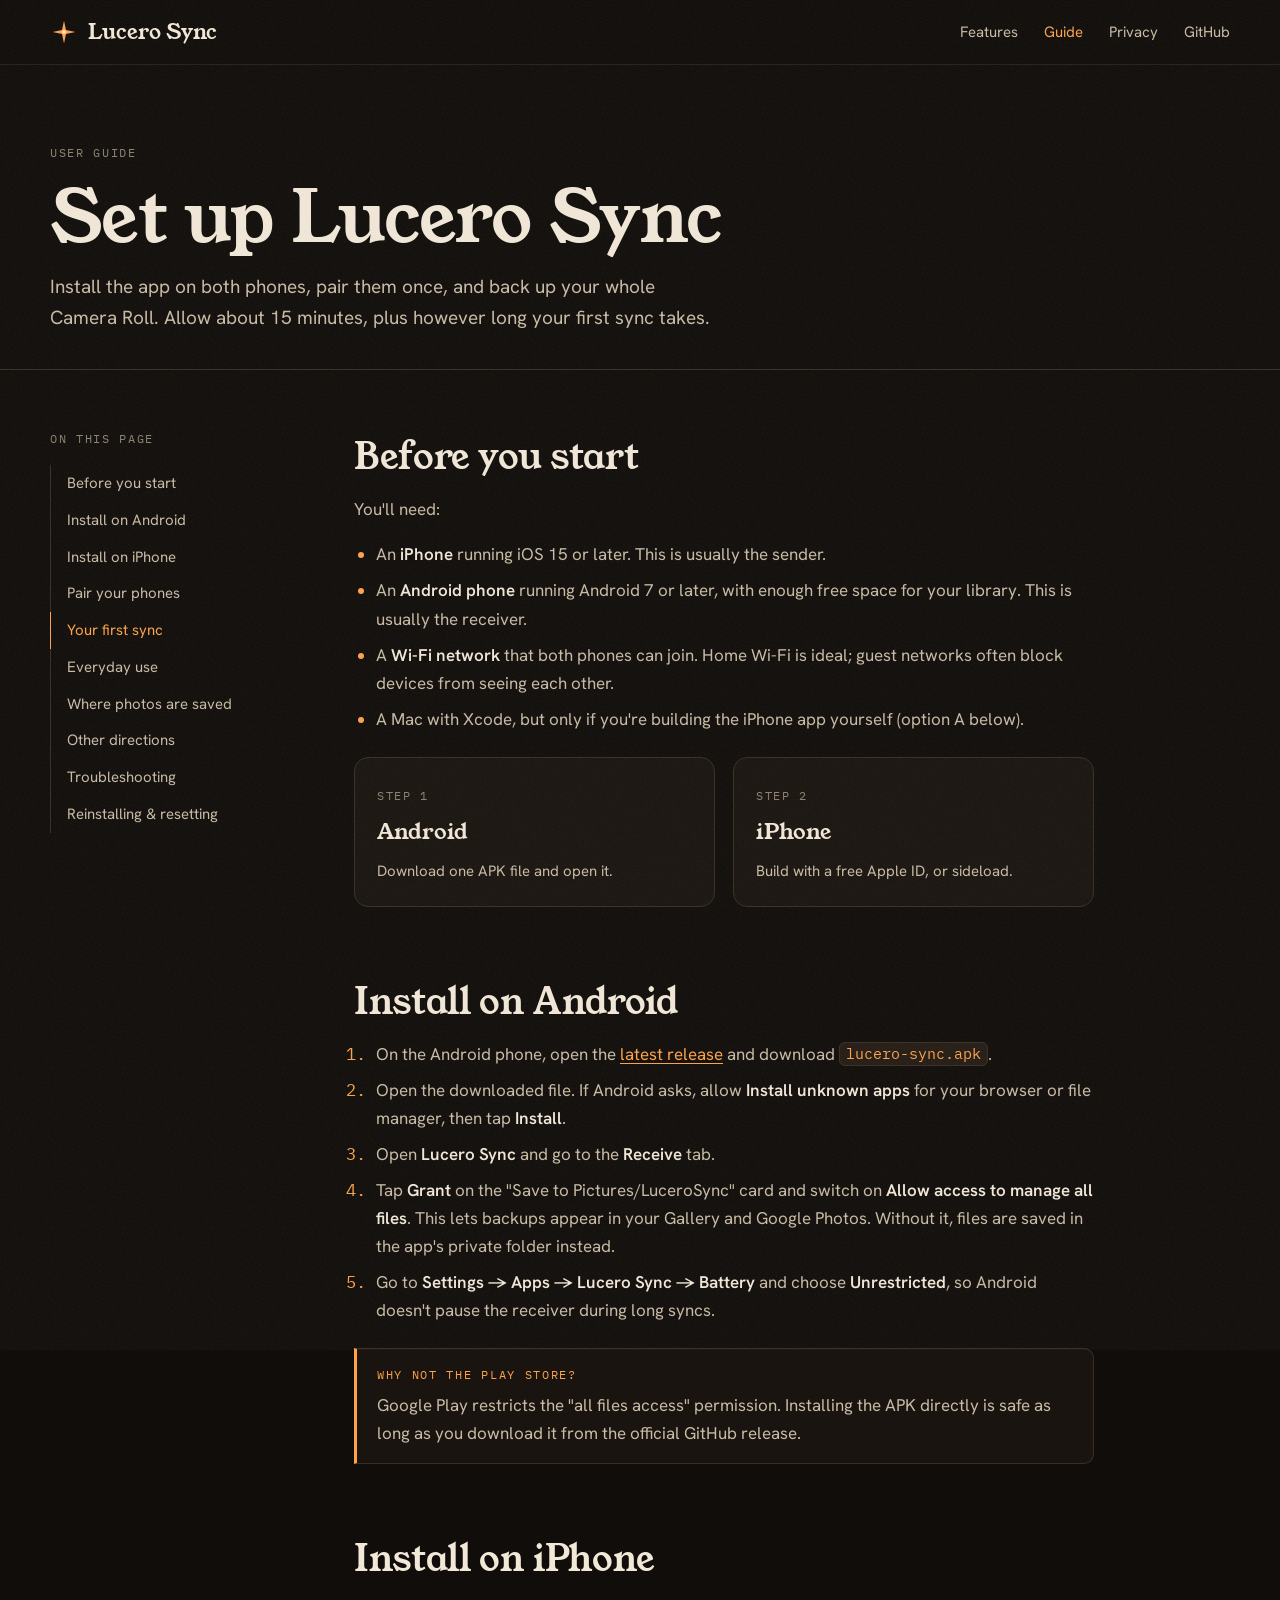
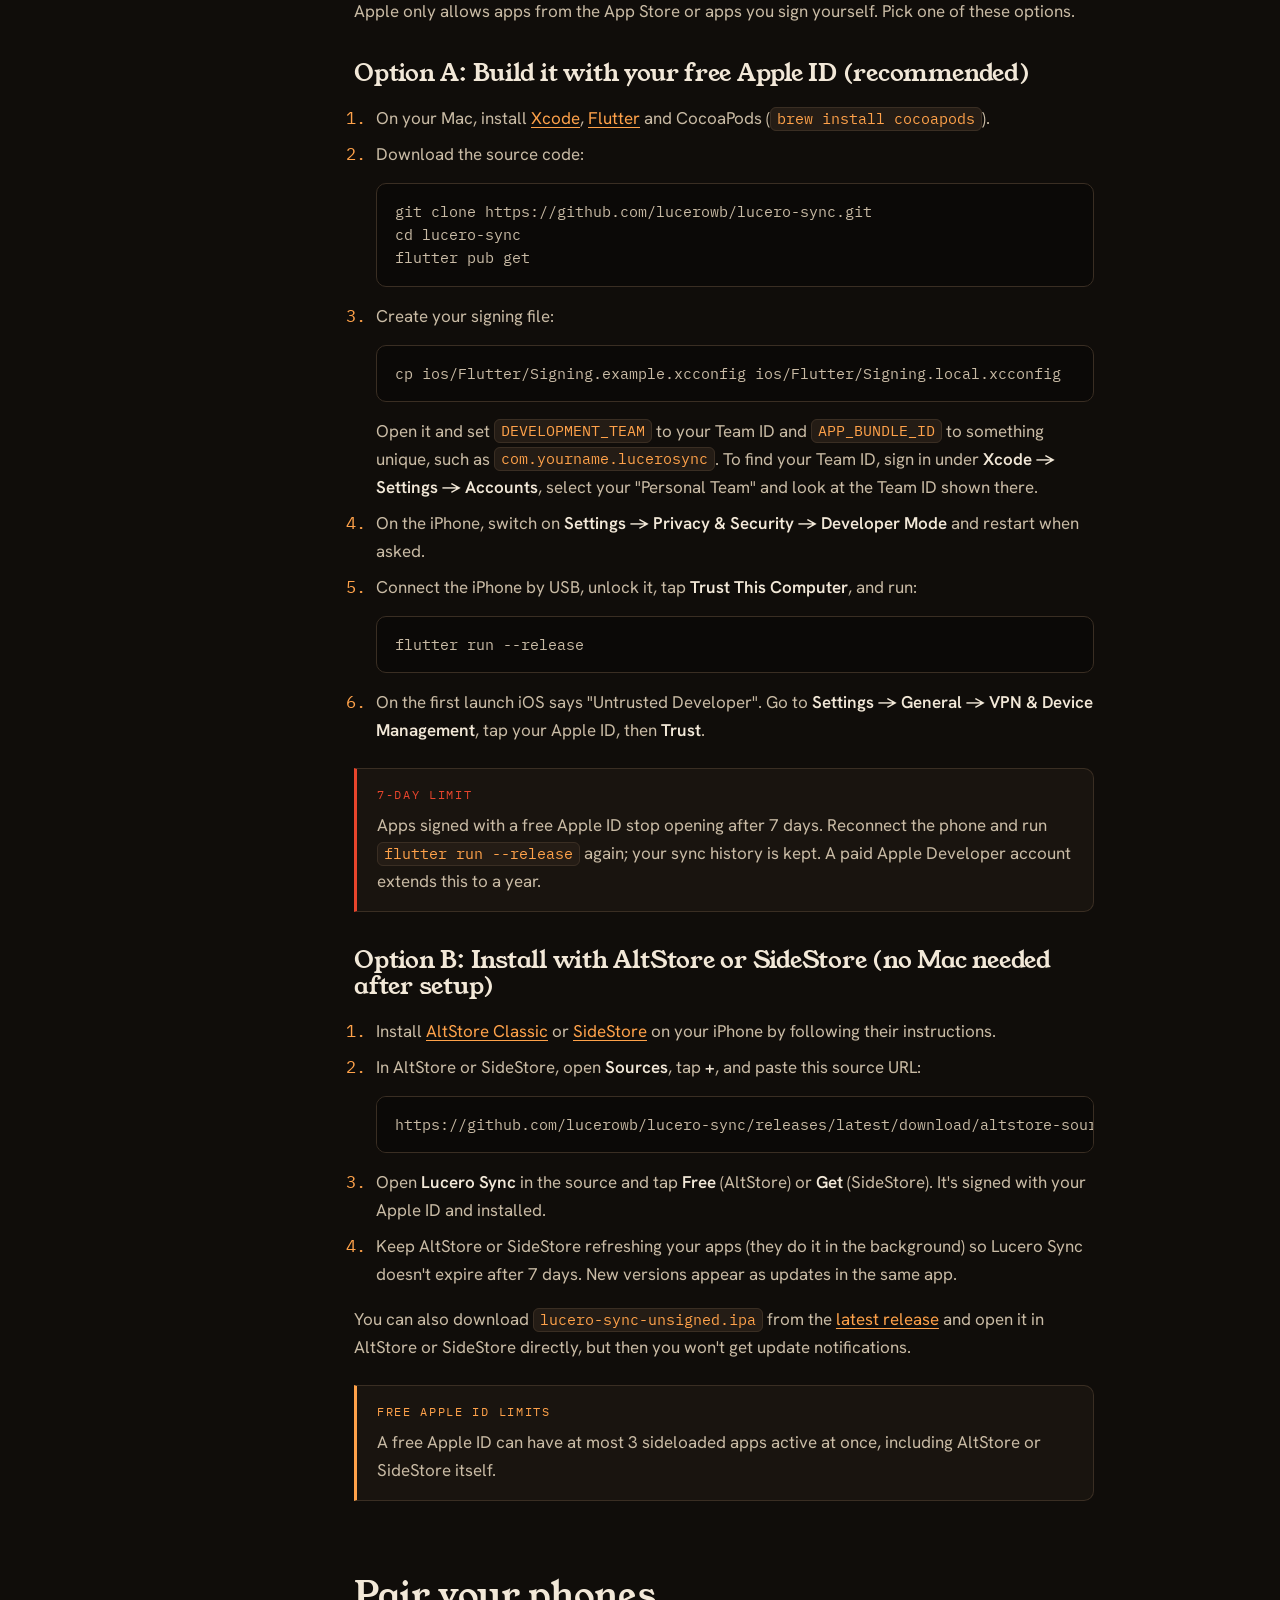
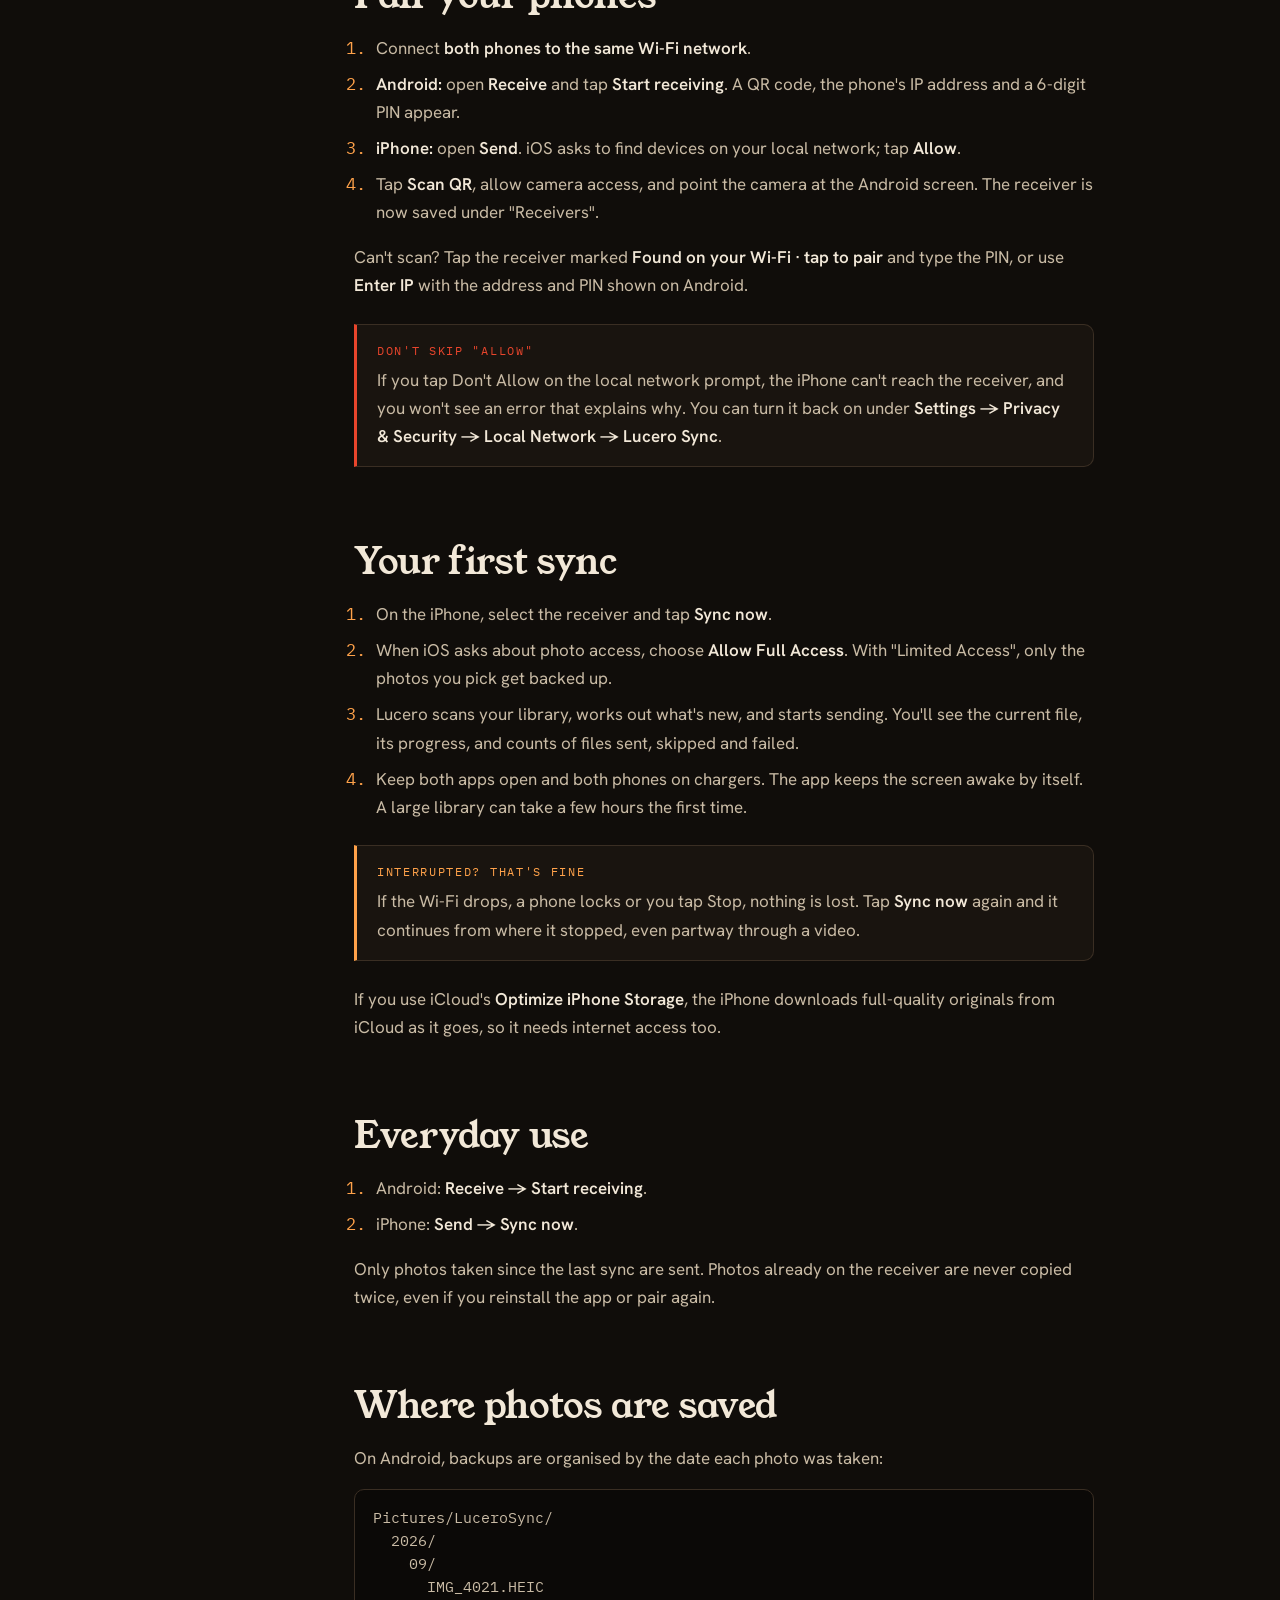
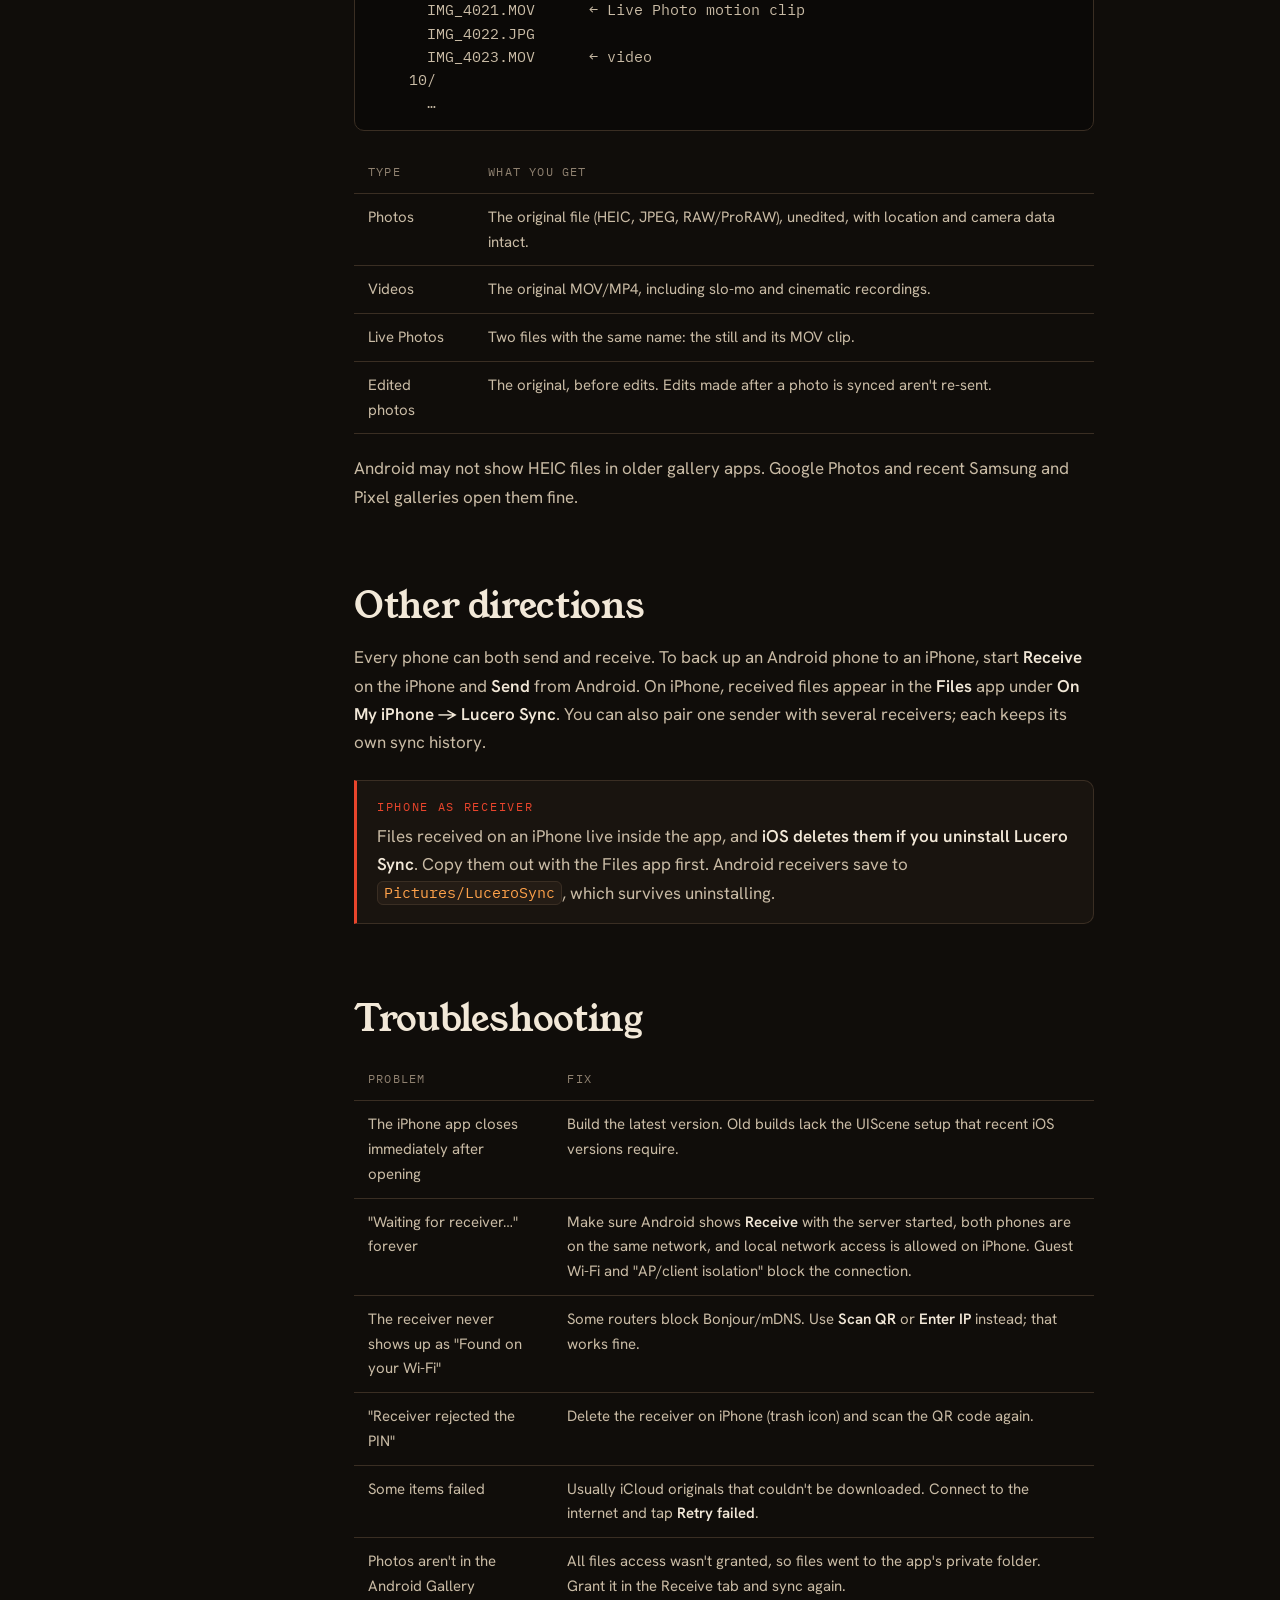
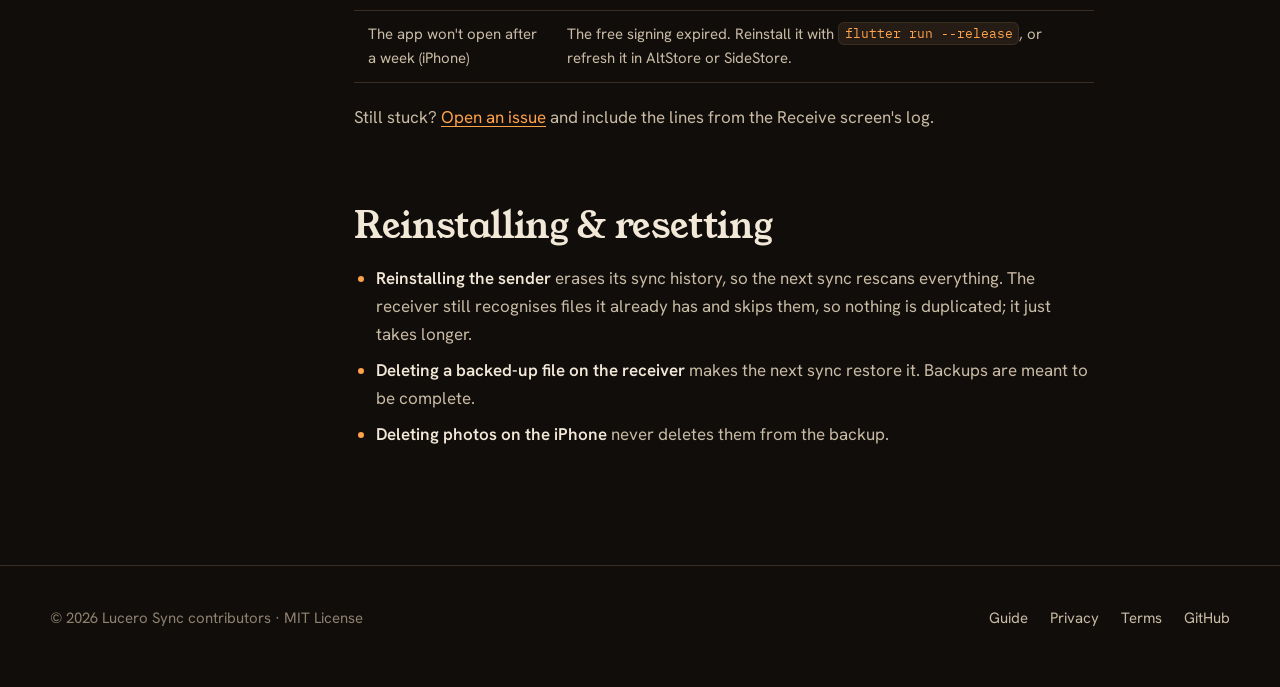
==== docs/guide.html @ ecb04581 "Release 0.1.1: AltStore/SideStore source, signed APK" ====
<!doctype html>
<html lang="en">
<head>
  <meta charset="utf-8">
  <meta name="viewport" content="width=device-width, initial-scale=1">
  <title>Setup guide — Lucero Sync</title>
  <meta name="description" content="Install Lucero Sync on Android and iPhone, pair the phones, and back up your photos over Wi-Fi. Includes troubleshooting.">
  <meta name="theme-color" content="#100d0a">
  <link rel="icon" href="assets/favicon.svg" type="image/svg+xml">
  <link rel="preconnect" href="https://fonts.googleapis.com">
  <link rel="preconnect" href="https://fonts.gstatic.com" crossorigin>
  <link href="https://fonts.googleapis.com/css2?family=Hanken+Grotesk:wght@400;500;600&family=IBM+Plex+Mono:wght@400;500&family=Young+Serif&display=swap" rel="stylesheet">
  <link rel="stylesheet" href="assets/site.css">
</head>
<body>
<a class="skip" href="#main">Skip to content</a>

<header class="nav">
  <div class="wrap">
    <a class="brand" href="./">
      <svg viewBox="0 0 64 64" aria-hidden="true"><path d="M32 6 L36.6 27.4 L58 32 L36.6 36.6 L32 58 L27.4 36.6 L6 32 L27.4 27.4 Z" fill="#ffa24a"/><circle cx="32" cy="32" r="4" fill="#fff4e4"/></svg>
      Lucero Sync
    </a>
    <button class="nav-toggle" aria-expanded="false" aria-controls="nav-links">Menu</button>
    <nav class="nav-links" id="nav-links">
      <a href="./#features">Features</a>
      <a href="guide.html" aria-current="page">Guide</a>
      <a href="privacy.html">Privacy</a>
      <a href="https://github.com/lucerowb/lucero-sync">GitHub</a>
    </nav>
  </div>
</header>

<main id="main">
  <div class="doc-hero">
    <div class="wrap">
      <span class="mono">User guide</span>
      <h1>Set up Lucero Sync</h1>
      <p>Install the app on both phones, pair them once, and back up your whole Camera Roll. Allow about 15 minutes, plus however long your first sync takes.</p>
    </div>
  </div>

  <div class="wrap doc">
    <aside class="toc" aria-label="On this page">
      <span class="mono">On this page</span>
      <ol>
        <li><a href="#before">Before you start</a></li>
        <li><a href="#android">Install on Android</a></li>
        <li><a href="#iphone">Install on iPhone</a></li>
        <li><a href="#pair">Pair your phones</a></li>
        <li><a href="#first-sync">Your first sync</a></li>
        <li><a href="#everyday">Everyday use</a></li>
        <li><a href="#files">Where photos are saved</a></li>
        <li><a href="#other-directions">Other directions</a></li>
        <li><a href="#troubleshooting">Troubleshooting</a></li>
        <li><a href="#reset">Reinstalling &amp; resetting</a></li>
      </ol>
    </aside>

    <article class="prose">
      <h2 id="before">Before you start</h2>
      <p>You'll need:</p>
      <ul>
        <li>An <strong>iPhone</strong> running iOS 15 or later. This is usually the sender.</li>
        <li>An <strong>Android phone</strong> running Android 7 or later, with enough free space for your library. This is usually the receiver.</li>
        <li>A <strong>Wi-Fi network</strong> that both phones can join. Home Wi-Fi is ideal; guest networks often block devices from seeing each other.</li>
        <li>A Mac with Xcode, but only if you're building the iPhone app yourself (option A below).</li>
      </ul>
      <div class="platform-cards">
        <a href="#android"><span class="mono">Step 1</span><strong>Android</strong><span>Download one APK file and open it.</span></a>
        <a href="#iphone"><span class="mono">Step 2</span><strong>iPhone</strong><span>Build with a free Apple ID, or sideload.</span></a>
      </div>

      <h2 id="android">Install on Android</h2>
      <ol>
        <li>On the Android phone, open the <a href="https://github.com/lucerowb/lucero-sync/releases/latest">latest release</a> and download <code>lucero-sync.apk</code>.</li>
        <li>Open the downloaded file. If Android asks, allow <strong>Install unknown apps</strong> for your browser or file manager, then tap <strong>Install</strong>.</li>
        <li>Open <strong>Lucero Sync</strong> and go to the <strong>Receive</strong> tab.</li>
        <li>Tap <strong>Grant</strong> on the "Save to Pictures/LuceroSync" card and switch on <strong>Allow access to manage all files</strong>. This lets backups appear in your Gallery and Google Photos. Without it, files are saved in the app's private folder instead.</li>
        <li>Go to <strong>Settings → Apps → Lucero Sync → Battery</strong> and choose <strong>Unrestricted</strong>, so Android doesn't pause the receiver during long syncs.</li>
      </ol>
      <div class="callout">
        <span class="mono">Why not the Play Store?</span>
        <p>Google Play restricts the "all files access" permission. Installing the APK directly is safe as long as you download it from the official GitHub release.</p>
      </div>

      <h2 id="iphone">Install on iPhone</h2>
      <p>Apple only allows apps from the App Store or apps you sign yourself. Pick one of these options.</p>

      <h3>Option A: Build it with your free Apple ID (recommended)</h3>
      <ol>
        <li>On your Mac, install <a href="https://apps.apple.com/app/xcode/id497799835">Xcode</a>, <a href="https://docs.flutter.dev/get-started/install/macos">Flutter</a> and CocoaPods (<code>brew install cocoapods</code>).</li>
        <li>Download the source code:
<pre>git clone https://github.com/lucerowb/lucero-sync.git
cd lucero-sync
flutter pub get</pre></li>
        <li>Create your signing file:
<pre>cp ios/Flutter/Signing.example.xcconfig ios/Flutter/Signing.local.xcconfig</pre>
          Open it and set <code>DEVELOPMENT_TEAM</code> to your Team ID and <code>APP_BUNDLE_ID</code> to something unique, such as <code>com.yourname.lucerosync</code>. To find your Team ID, sign in under <strong>Xcode → Settings → Accounts</strong>, select your "Personal Team" and look at the Team ID shown there.</li>
        <li>On the iPhone, switch on <strong>Settings → Privacy &amp; Security → Developer Mode</strong> and restart when asked.</li>
        <li>Connect the iPhone by USB, unlock it, tap <strong>Trust This Computer</strong>, and run:
<pre>flutter run --release</pre></li>
        <li>On the first launch iOS says "Untrusted Developer". Go to <strong>Settings → General → VPN &amp; Device Management</strong>, tap your Apple ID, then <strong>Trust</strong>.</li>
      </ol>
      <div class="callout warn">
        <span class="mono">7-day limit</span>
        <p>Apps signed with a free Apple ID stop opening after 7 days. Reconnect the phone and run <code>flutter run --release</code> again; your sync history is kept. A paid Apple Developer account extends this to a year.</p>
      </div>

      <h3>Option B: Install with AltStore or SideStore (no Mac needed after setup)</h3>
      <ol>
        <li>Install <a href="https://altstore.io">AltStore Classic</a> or <a href="https://sidestore.io">SideStore</a> on your iPhone by following their instructions.</li>
        <li>In AltStore or SideStore, open <strong>Sources</strong>, tap <strong>+</strong>, and paste this source URL:
<pre>https://github.com/lucerowb/lucero-sync/releases/latest/download/altstore-source.json</pre></li>
        <li>Open <strong>Lucero Sync</strong> in the source and tap <strong>Free</strong> (AltStore) or <strong>Get</strong> (SideStore). It's signed with your Apple ID and installed.</li>
        <li>Keep AltStore or SideStore refreshing your apps (they do it in the background) so Lucero Sync doesn't expire after 7 days. New versions appear as updates in the same app.</li>
      </ol>
      <p>You can also download <code>lucero-sync-unsigned.ipa</code> from the <a href="https://github.com/lucerowb/lucero-sync/releases/latest">latest release</a> and open it in AltStore or SideStore directly, but then you won't get update notifications.</p>
      <div class="callout">
        <span class="mono">Free Apple ID limits</span>
        <p>A free Apple ID can have at most 3 sideloaded apps active at once, including AltStore or SideStore itself.</p>
      </div>

      <h2 id="pair">Pair your phones</h2>
      <ol>
        <li>Connect <strong>both phones to the same Wi-Fi network</strong>.</li>
        <li><strong>Android:</strong> open <strong>Receive</strong> and tap <strong>Start receiving</strong>. A QR code, the phone's IP address and a 6-digit PIN appear.</li>
        <li><strong>iPhone:</strong> open <strong>Send</strong>. iOS asks to find devices on your local network; tap <strong>Allow</strong>.</li>
        <li>Tap <strong>Scan QR</strong>, allow camera access, and point the camera at the Android screen. The receiver is now saved under "Receivers".</li>
      </ol>
      <p>Can't scan? Tap the receiver marked <strong>Found on your Wi-Fi · tap to pair</strong> and type the PIN, or use <strong>Enter IP</strong> with the address and PIN shown on Android.</p>
      <div class="callout warn">
        <span class="mono">Don't skip "Allow"</span>
        <p>If you tap Don't Allow on the local network prompt, the iPhone can't reach the receiver, and you won't see an error that explains why. You can turn it back on under <strong>Settings → Privacy &amp; Security → Local Network → Lucero Sync</strong>.</p>
      </div>

      <h2 id="first-sync">Your first sync</h2>
      <ol>
        <li>On the iPhone, select the receiver and tap <strong>Sync now</strong>.</li>
        <li>When iOS asks about photo access, choose <strong>Allow Full Access</strong>. With "Limited Access", only the photos you pick get backed up.</li>
        <li>Lucero scans your library, works out what's new, and starts sending. You'll see the current file, its progress, and counts of files sent, skipped and failed.</li>
        <li>Keep both apps open and both phones on chargers. The app keeps the screen awake by itself. A large library can take a few hours the first time.</li>
      </ol>
      <div class="callout">
        <span class="mono">Interrupted? That's fine</span>
        <p>If the Wi-Fi drops, a phone locks or you tap Stop, nothing is lost. Tap <strong>Sync now</strong> again and it continues from where it stopped, even partway through a video.</p>
      </div>
      <p>If you use iCloud's <strong>Optimize iPhone Storage</strong>, the iPhone downloads full-quality originals from iCloud as it goes, so it needs internet access too.</p>

      <h2 id="everyday">Everyday use</h2>
      <ol>
        <li>Android: <strong>Receive → Start receiving</strong>.</li>
        <li>iPhone: <strong>Send → Sync now</strong>.</li>
      </ol>
      <p>Only photos taken since the last sync are sent. Photos already on the receiver are never copied twice, even if you reinstall the app or pair again.</p>

      <h2 id="files">Where photos are saved</h2>
      <p>On Android, backups are organised by the date each photo was taken:</p>
<pre>Pictures/LuceroSync/
  2026/
    09/
      IMG_4021.HEIC
      IMG_4021.MOV      ← Live Photo motion clip
      IMG_4022.JPG
      IMG_4023.MOV      ← video
    10/
      …</pre>
      <table>
        <thead><tr><th>Type</th><th>What you get</th></tr></thead>
        <tbody>
          <tr><td>Photos</td><td>The original file (HEIC, JPEG, RAW/ProRAW), unedited, with location and camera data intact.</td></tr>
          <tr><td>Videos</td><td>The original MOV/MP4, including slo-mo and cinematic recordings.</td></tr>
          <tr><td>Live Photos</td><td>Two files with the same name: the still and its MOV clip.</td></tr>
          <tr><td>Edited photos</td><td>The original, before edits. Edits made after a photo is synced aren't re-sent.</td></tr>
        </tbody>
      </table>
      <p>Android may not show HEIC files in older gallery apps. Google Photos and recent Samsung and Pixel galleries open them fine.</p>

      <h2 id="other-directions">Other directions</h2>
      <p>Every phone can both send and receive. To back up an Android phone to an iPhone, start <strong>Receive</strong> on the iPhone and <strong>Send</strong> from Android. On iPhone, received files appear in the <strong>Files</strong> app under <strong>On My iPhone → Lucero Sync</strong>. You can also pair one sender with several receivers; each keeps its own sync history.</p>
      <div class="callout warn">
        <span class="mono">iPhone as receiver</span>
        <p>Files received on an iPhone live inside the app, and <strong>iOS deletes them if you uninstall Lucero Sync</strong>. Copy them out with the Files app first. Android receivers save to <code>Pictures/LuceroSync</code>, which survives uninstalling.</p>
      </div>

      <h2 id="troubleshooting">Troubleshooting</h2>
      <table>
        <thead><tr><th>Problem</th><th>Fix</th></tr></thead>
        <tbody>
          <tr><td>The iPhone app closes immediately after opening</td><td>Build the latest version. Old builds lack the UIScene setup that recent iOS versions require.</td></tr>
          <tr><td>"Waiting for receiver…" forever</td><td>Make sure Android shows <strong>Receive</strong> with the server started, both phones are on the same network, and local network access is allowed on iPhone. Guest Wi-Fi and "AP/client isolation" block the connection.</td></tr>
          <tr><td>The receiver never shows up as "Found on your Wi-Fi"</td><td>Some routers block Bonjour/mDNS. Use <strong>Scan QR</strong> or <strong>Enter IP</strong> instead; that works fine.</td></tr>
          <tr><td>"Receiver rejected the PIN"</td><td>Delete the receiver on iPhone (trash icon) and scan the QR code again.</td></tr>
          <tr><td>Some items failed</td><td>Usually iCloud originals that couldn't be downloaded. Connect to the internet and tap <strong>Retry failed</strong>.</td></tr>
          <tr><td>Photos aren't in the Android Gallery</td><td>All files access wasn't granted, so files went to the app's private folder. Grant it in the Receive tab and sync again.</td></tr>
          <tr><td>The app won't open after a week (iPhone)</td><td>The free signing expired. Reinstall it with <code>flutter run --release</code>, or refresh it in AltStore or SideStore.</td></tr>
        </tbody>
      </table>
      <p>Still stuck? <a href="https://github.com/lucerowb/lucero-sync/issues/new/choose">Open an issue</a> and include the lines from the Receive screen's log.</p>

      <h2 id="reset">Reinstalling &amp; resetting</h2>
      <ul>
        <li><strong>Reinstalling the sender</strong> erases its sync history, so the next sync rescans everything. The receiver still recognises files it already has and skips them, so nothing is duplicated; it just takes longer.</li>
        <li><strong>Deleting a backed-up file on the receiver</strong> makes the next sync restore it. Backups are meant to be complete.</li>
        <li><strong>Deleting photos on the iPhone</strong> never deletes them from the backup.</li>
      </ul>
    </article>
  </div>
</main>

<footer>
  <div class="wrap">
    <span>© <span id="year">2026</span> Lucero Sync contributors · MIT License</span>
    <nav>
      <a href="guide.html">Guide</a>
      <a href="privacy.html">Privacy</a>
      <a href="terms.html">Terms</a>
      <a href="https://github.com/lucerowb/lucero-sync">GitHub</a>
    </nav>
  </div>
</footer>

<script src="assets/site.js"></script>
</body>
</html>
---- docs/assets/site.css ----
/* Lucero Sync — darkroom / safelight theme */

:root {
  --ink: #100d0a;
  --ink-2: #19140f;
  --ink-3: #241c15;
  --line: #3a2e23;
  --paper: #f2e8d8;
  --paper-dim: #c9bba5;
  --muted: #8f8170;
  --amber: #ffa24a;
  --amber-hot: #ff7a2f;
  --safelight: #e8452c;
  --glow: rgba(255, 140, 50, 0.35);

  --f-display: "Young Serif", Georgia, serif;
  --f-body: "Hanken Grotesk", "Helvetica Neue", sans-serif;
  --f-mono: "IBM Plex Mono", ui-monospace, monospace;

  --wrap: 1180px;
  --radius: 14px;
}

*, *::before, *::after { box-sizing: border-box; }

html { scroll-behavior: smooth; -webkit-text-size-adjust: 100%; }

body {
  margin: 0;
  background: var(--ink);
  color: var(--paper);
  font: 400 17px/1.65 var(--f-body);
  overflow-x: hidden;
}

/* film grain over everything */
body::after {
  content: "";
  position: fixed;
  inset: -50%;
  pointer-events: none;
  z-index: 100;
  opacity: 0.07;
  background-image: url("data:image/svg+xml,%3Csvg xmlns='http://www.w3.org/2000/svg' width='160' height='160'%3E%3Cfilter id='n'%3E%3CfeTurbulence type='fractalNoise' baseFrequency='.85' numOctaves='3' stitchTiles='stitch'/%3E%3C/filter%3E%3Crect width='100%25' height='100%25' filter='url(%23n)'/%3E%3C/svg%3E");
  animation: grain 1.2s steps(6) infinite;
}
@keyframes grain {
  0% { transform: translate(0, 0); }
  20% { transform: translate(-3%, 2%); }
  40% { transform: translate(2%, -4%); }
  60% { transform: translate(-4%, -1%); }
  80% { transform: translate(3%, 3%); }
  100% { transform: translate(0, 0); }
}

a { color: var(--amber); text-decoration-thickness: 1px; text-underline-offset: 3px; }
a:hover { color: var(--paper); }
::selection { background: var(--amber); color: var(--ink); }

h1, h2, h3 { font-family: var(--f-display); font-weight: 400; line-height: 1.08; letter-spacing: -0.01em; margin: 0; }
code, kbd, pre { font-family: var(--f-mono); font-size: 0.88em; }
:not(pre) > code { background: var(--ink-3); border: 1px solid var(--line); padding: 0.1em 0.4em; border-radius: 6px; color: var(--amber); }
pre { background: #0b0907; border: 1px solid var(--line); border-radius: 10px; padding: 16px 18px; overflow-x: auto; color: var(--paper-dim); line-height: 1.55; }

.wrap { width: min(var(--wrap), 100% - 32px); margin-inline: auto; }
.mono { font-family: var(--f-mono); font-size: 12px; letter-spacing: 0.14em; text-transform: uppercase; color: var(--muted); }
.skip { position: absolute; left: -999px; }
.skip:focus { left: 16px; top: 16px; z-index: 200; background: var(--amber); color: var(--ink); padding: 8px 12px; }

/* ---------- nav ---------- */
.nav {
  position: sticky; top: 0; z-index: 50;
  backdrop-filter: blur(14px) saturate(140%);
  background: color-mix(in srgb, var(--ink) 78%, transparent);
  border-bottom: 1px solid color-mix(in srgb, var(--line) 60%, transparent);
}
.nav .wrap { display: flex; align-items: center; gap: 24px; height: 64px; }
.brand { display: flex; align-items: center; gap: 10px; color: var(--paper); text-decoration: none; font-family: var(--f-display); font-size: 21px; }
.brand svg { width: 28px; height: 28px; }
.nav-links { display: flex; gap: 26px; margin-left: auto; align-items: center; }
.nav-links a { color: var(--paper-dim); text-decoration: none; font-size: 15px; }
.nav-links a:hover, .nav-links a[aria-current="page"] { color: var(--amber); }
.nav-toggle { display: none; margin-left: auto; background: none; border: 1px solid var(--line); color: var(--paper); border-radius: 8px; padding: 6px 10px; font: inherit; }

@media (max-width: 760px) {
  .nav-toggle { display: block; }
  .nav-links { display: none; position: absolute; top: 64px; left: 0; right: 0; flex-direction: column; align-items: flex-start; gap: 0; padding: 8px 16px 16px; background: var(--ink-2); border-bottom: 1px solid var(--line); }
  .nav-links a { padding: 10px 0; width: 100%; }
  .nav.open .nav-links { display: flex; }
}

/* ---------- buttons ---------- */
.btn {
  display: inline-flex; align-items: center; gap: 10px;
  padding: 14px 22px; border-radius: 999px;
  font: 600 15px/1 var(--f-body); text-decoration: none;
  transition: transform .2s ease, box-shadow .2s ease, background .2s ease;
}
.btn-primary { background: var(--amber); color: var(--ink); box-shadow: 0 0 0 0 var(--glow), 0 10px 30px -10px var(--amber-hot); }
.btn-primary:hover { color: var(--ink); transform: translateY(-2px); box-shadow: 0 0 0 8px var(--glow), 0 14px 34px -10px var(--amber-hot); }
.btn-ghost { border: 1px solid var(--line); color: var(--paper); }
.btn-ghost:hover { border-color: var(--amber); color: var(--amber); }
.btn svg { width: 18px; height: 18px; }

/* ---------- hero ---------- */
.hero { position: relative; padding: 72px 0 40px; isolation: isolate; overflow-x: clip; }
.hero::before {
  content: ""; position: absolute; z-index: -1;
  width: 900px; height: 900px; left: 50%; top: -420px; transform: translateX(-50%);
  background: radial-gradient(circle, rgba(255, 122, 47, .28), rgba(232, 69, 44, .08) 40%, transparent 68%);
  filter: blur(10px);
  animation: breathe 7s ease-in-out infinite;
}
@keyframes breathe { 50% { opacity: .65; transform: translateX(-50%) scale(1.06); } }

.hero-grid { display: grid; grid-template-columns: 1.05fr 1fr; gap: 48px; align-items: center; }
.eyebrow { display: inline-flex; align-items: center; gap: 10px; margin-bottom: 26px; }
.eyebrow .dot { width: 8px; height: 8px; border-radius: 50%; background: var(--safelight); box-shadow: 0 0 12px var(--safelight); animation: blink 2.4s infinite; }
@keyframes blink { 50% { opacity: .35; } }

.hero h1 { font-size: clamp(46px, 7vw, 92px); }
.hero h1 em { font-style: normal; color: var(--amber); position: relative; white-space: nowrap; }
.hero h1 em::after {
  content: ""; position: absolute; left: 0; right: 0; bottom: .06em; height: .08em;
  background: linear-gradient(90deg, var(--amber), var(--safelight));
  transform-origin: left; transform: scaleX(0); animation: underline 1s .9s cubic-bezier(.7,0,.2,1) forwards;
}
@keyframes underline { to { transform: scaleX(1); } }
.hero .lede { font-size: 20px; color: var(--paper-dim); max-width: 34ch; margin: 26px 0 34px; }
.hero .ctas { display: flex; flex-wrap: wrap; gap: 14px; }
.hero .meta { margin-top: 26px; display: flex; flex-wrap: wrap; gap: 18px; }

/* staged entrance */
.rise { opacity: 0; transform: translateY(18px); animation: rise .9s cubic-bezier(.2,.7,.2,1) forwards; }
.rise:nth-child(2) { animation-delay: .12s; }
.rise:nth-child(3) { animation-delay: .24s; }
.rise:nth-child(4) { animation-delay: .36s; }
.rise:nth-child(5) { animation-delay: .48s; }
@keyframes rise { to { opacity: 1; transform: none; } }

/* ---------- phones & transfer stage ---------- */
.stage { position: relative; width: 560px; height: 520px; justify-self: center; }
.phone {
  position: absolute; width: 196px; height: 404px; border-radius: 38px;
  background: linear-gradient(160deg, #2b231c, #120e0b);
  border: 1px solid #4a3b2e;
  box-shadow: 0 40px 80px -30px #000, inset 0 0 0 6px #0b0907;
  padding: 14px;
}
.phone .screen { position: relative; height: 100%; border-radius: 26px; overflow: hidden; background: #15110d; }
.phone.ios { left: 0; top: 30px; transform: rotate(-6deg); }
.phone.android { right: 0; top: 90px; transform: rotate(5deg); border-radius: 26px; }
.phone.android .screen { border-radius: 16px; }
.phone .notch { position: absolute; z-index: 2; top: 8px; left: 50%; transform: translateX(-50%); width: 64px; height: 18px; border-radius: 12px; background: #000; }
.phone.android .notch { width: 10px; height: 10px; border-radius: 50%; }
.phone .label { position: absolute; bottom: -34px; left: 0; right: 0; text-align: center; }

.gallery { display: grid; grid-template-columns: repeat(3, 1fr); gap: 3px; padding: 34px 6px 6px; }
.gallery i { aspect-ratio: 1; border-radius: 3px; display: block; }
.android .gallery i { opacity: 0; animation: land 9s infinite; }
.android .gallery i:nth-child(1) { animation-delay: 1.2s; }
.android .gallery i:nth-child(2) { animation-delay: 2.4s; }
.android .gallery i:nth-child(3) { animation-delay: 3.6s; }
.android .gallery i:nth-child(4) { animation-delay: 4.8s; }
.android .gallery i:nth-child(5) { animation-delay: 6s; }
.android .gallery i:nth-child(6) { animation-delay: 7.2s; }
@keyframes land { 0%, 8% { opacity: 0; transform: scale(.6); } 14%, 92% { opacity: 1; transform: none; } 100% { opacity: 0; } }

/* photo "emulsions" — gradients standing in for pictures */
.p1 { background: linear-gradient(180deg, #ffb36b, #e8452c 60%, #3a1410); }
.p2 { background: linear-gradient(200deg, #6fb3c9, #1d4a5c 55%, #0d2129); }
.p3 { background: radial-gradient(circle at 30% 70%, #9ac27a, #3c5c2c 50%, #172412); }
.p4 { background: linear-gradient(160deg, #f6d8a8, #c98b5a 45%, #4f2e1d); }
.p5 { background: radial-gradient(circle at 70% 30%, #ffe08a, #f08a3c 40%, #5b1f1a 80%); }
.p6 { background: linear-gradient(190deg, #c7b8e8, #6a5a8e 55%, #231c35); }
.p7 { background: linear-gradient(170deg, #e9e2d0, #9b8f78 60%, #3a342a); }
.p8 { background: radial-gradient(circle at 50% 40%, #ffc9a0, #b25a3a 55%, #2d1410); }
.p9 { background: linear-gradient(200deg, #9fd4c0, #3f7d6a 50%, #12261f); }

/* travelling frames */
.arc { position: absolute; inset: 0; pointer-events: none; }
.arc svg { width: 100%; height: 100%; overflow: visible; }
.arc path { fill: none; stroke: var(--amber); stroke-width: 1.5; stroke-dasharray: 3 9; opacity: .55; animation: dash 1.2s linear infinite; }
@keyframes dash { to { stroke-dashoffset: -24; } }
.frame {
  position: absolute; left: 0; top: 0; width: 46px; height: 46px; border-radius: 4px;
  border: 3px solid var(--paper); box-shadow: 0 8px 20px -6px rgba(0,0,0,.8), 0 0 18px var(--glow);
  offset-path: path("M 100 210 C 170 -30, 390 -30, 450 270");
  offset-rotate: 0deg;
  animation: fly 9s cubic-bezier(.55,.1,.35,1) infinite;
  opacity: 0;
}
.frame:nth-child(2) { animation-delay: 0s; }
.frame:nth-child(3) { animation-delay: 1.2s; }
.frame:nth-child(4) { animation-delay: 2.4s; }
.frame:nth-child(5) { animation-delay: 3.6s; }
.frame:nth-child(6) { animation-delay: 4.8s; }
.frame:nth-child(7) { animation-delay: 6s; }
@keyframes fly {
  0% { offset-distance: 0%; opacity: 0; transform: scale(.6) rotate(-10deg); }
  2% { opacity: 1; }
  13% { offset-distance: 100%; opacity: 1; transform: scale(1) rotate(8deg); }
  15%, 100% { offset-distance: 100%; opacity: 0; }
}
.wifi-badge {
  position: absolute; left: 50%; top: 4px; transform: translateX(-50%);
  display: flex; align-items: center; gap: 8px; padding: 7px 14px; border-radius: 999px;
  background: var(--ink-2); border: 1px solid var(--line);
}
.wifi-badge b { color: var(--amber); font-weight: 500; }

.no-cloud {
  position: absolute; left: 50%; top: 300px; transform: translateX(-50%); width: 130px;
  display: flex; flex-direction: column; align-items: center; gap: 8px; text-align: center; color: var(--muted);
}
.no-cloud svg { width: 26px; height: 26px; }

@media (max-width: 960px) {
  .hero-grid { grid-template-columns: 1fr; }
  .stage { margin-top: 20px; }
}
@media (max-width: 600px) {
  /* keep the fixed-size stage (so the flight path lines up) and scale it */
  .stage { left: 50%; margin-left: -280px; transform: scale(.6); transform-origin: top center; margin-bottom: -200px; }
}

/* ---------- film strip divider ---------- */
.strip {
  margin: 60px 0 0; height: 46px; border-block: 1px solid var(--line);
  background:
    radial-gradient(circle at 50% 50%, var(--ink) 5px, transparent 5.5px) 0 0 / 28px 46px,
    var(--ink-2);
  position: relative; overflow: hidden;
}
.strip .ticker {
  position: absolute; inset: 0; display: flex; align-items: center; gap: 48px; white-space: nowrap;
  animation: ticker 40s linear infinite; padding-left: 24px;
}
.strip .ticker span { font-family: var(--f-mono); font-size: 12px; letter-spacing: .2em; color: var(--amber); background: var(--ink-2); padding: 2px 10px; }
@keyframes ticker { to { transform: translateX(-50%); } }

/* ---------- sections ---------- */
section { padding: 110px 0; }
.section-head { display: grid; grid-template-columns: 220px 1fr; gap: 40px; margin-bottom: 56px; align-items: end; }
.section-head h2 { font-size: clamp(36px, 5vw, 60px); max-width: 16ch; }
.section-head .mono { padding-bottom: 12px; border-bottom: 1px solid var(--line); }
@media (max-width: 760px) { .section-head { grid-template-columns: 1fr; gap: 16px; } section { padding: 76px 0; } }

/* contact sheet of features */
.sheet {
  display: grid; grid-template-columns: repeat(3, 1fr);
  border: 1px solid var(--line); border-radius: var(--radius); overflow: hidden;
  background: var(--line); gap: 1px;
}
.cell { background: var(--ink-2); padding: 34px 30px 36px; position: relative; transition: background .3s; }
.cell:hover { background: var(--ink-3); }
.cell .num { position: absolute; top: 18px; right: 22px; font-family: var(--f-mono); font-size: 11px; color: var(--safelight); letter-spacing: .1em; }
.cell h3 { font-size: 25px; margin: 20px 0 10px; }
.cell p { margin: 0; color: var(--paper-dim); font-size: 16px; }
.cell .ico { width: 42px; height: 42px; border-radius: 10px; display: grid; place-items: center; background: rgba(255, 162, 74, .1); border: 1px solid rgba(255, 162, 74, .25); color: var(--amber); }
.cell .ico svg { width: 22px; height: 22px; }
@media (max-width: 960px) { .sheet { grid-template-columns: 1fr 1fr; } }
@media (max-width: 600px) { .sheet { grid-template-columns: 1fr; } }

/* comparison: cloud vs direct */
.compare { display: grid; grid-template-columns: 1fr 1fr; gap: 24px; }
.route { border: 1px solid var(--line); border-radius: var(--radius); padding: 30px; background: var(--ink-2); }
.route.good { border-color: rgba(255, 162, 74, .45); background: linear-gradient(160deg, rgba(255, 162, 74, .09), var(--ink-2) 55%); }
.route h3 { font-size: 26px; margin: 10px 0 18px; }
.hops { display: flex; align-items: center; gap: 8px; flex-wrap: wrap; margin-bottom: 20px; }
.hop { font-family: var(--f-mono); font-size: 12px; padding: 6px 10px; border: 1px solid var(--line); border-radius: 6px; color: var(--paper-dim); }
.route.good .hop { border-color: rgba(255, 162, 74, .45); color: var(--amber); }
.hops .arrow { color: var(--muted); }
.route ul { margin: 0; padding: 0; list-style: none; }
.route li { padding: 9px 0 9px 28px; border-top: 1px dashed var(--line); position: relative; color: var(--paper-dim); font-size: 16px; }
.route li::before { position: absolute; left: 0; font-family: var(--f-mono); }
.route.bad li::before { content: "✕"; color: var(--muted); }
.route.good li::before { content: "✓"; color: var(--amber); }
@media (max-width: 760px) { .compare { grid-template-columns: 1fr; } }

/* screenshots — a proof sheet of the real app */
.screens { display: grid; grid-template-columns: repeat(4, 1fr); gap: 28px; align-items: start; }
.screens figure { margin: 0; }
.screens figure:nth-child(even) { margin-top: 48px; }
.screens img {
  display: block; width: 100%; height: auto; border-radius: 30px;
  border: 1px solid var(--line); background: var(--ink-2);
  box-shadow: 0 30px 60px -30px #000, 0 0 0 6px #0b0907;
  transition: transform .4s cubic-bezier(.2,.7,.2,1), box-shadow .4s;
}
.screens img:hover { transform: translateY(-6px) rotate(-.6deg); box-shadow: 0 40px 70px -30px #000, 0 0 0 6px #0b0907, 0 0 40px -10px var(--glow); }
.screens figcaption { margin-top: 16px; text-align: center; }
@media (max-width: 900px) {
  .screens { grid-auto-flow: column; grid-template-columns: none; grid-auto-columns: 62%; overflow-x: auto; scroll-snap-type: x mandatory; padding-bottom: 12px; }
  .screens figure { scroll-snap-align: center; }
  .screens figure:nth-child(even) { margin-top: 0; }
}

/* steps */
.steps { display: grid; grid-template-columns: repeat(3, 1fr); gap: 28px; counter-reset: step; }
.step { position: relative; padding-top: 70px; }
.step::before {
  counter-increment: step; content: counter(step, decimal-leading-zero);
  position: absolute; top: 0; left: 0; font-family: var(--f-display); font-size: 64px; line-height: 1;
  color: transparent; -webkit-text-stroke: 1px var(--amber);
}
.step h3 { font-size: 26px; margin-bottom: 10px; }
.step p { color: var(--paper-dim); margin: 0; }
@media (max-width: 860px) { .steps { grid-template-columns: 1fr; } }

/* privacy manifesto */
.manifesto { position: relative; border-radius: 24px; padding: 72px clamp(24px, 6vw, 80px); overflow: hidden; background: #1b0d09; border: 1px solid #4a2219; }
.manifesto::before { content: ""; position: absolute; inset: 0; background: radial-gradient(ellipse at 15% 0%, rgba(232, 69, 44, .35), transparent 60%); }
.manifesto > * { position: relative; }
.manifesto blockquote { margin: 0; font-family: var(--f-display); font-size: clamp(30px, 4.4vw, 54px); line-height: 1.15; max-width: 22ch; }
.manifesto blockquote span { color: var(--amber); }
.facts { display: flex; flex-wrap: wrap; gap: 12px; margin-top: 40px; }
.fact { font-family: var(--f-mono); font-size: 13px; padding: 9px 14px; border-radius: 999px; border: 1px solid #5a2a1f; background: rgba(0,0,0,.25); }
.fact b { color: var(--amber); font-weight: 500; }

/* faq */
.faq { max-width: 860px; }
.faq details { border-top: 1px solid var(--line); padding: 22px 0; }
.faq details:last-child { border-bottom: 1px solid var(--line); }
.faq summary { cursor: pointer; list-style: none; font-family: var(--f-display); font-size: 23px; display: flex; justify-content: space-between; gap: 20px; }
.faq summary::-webkit-details-marker { display: none; }
.faq summary::after { content: "+"; font-family: var(--f-mono); color: var(--amber); transition: transform .25s; }
.faq details[open] summary::after { transform: rotate(45deg); }
.faq details p { color: var(--paper-dim); margin: 14px 0 0; max-width: 70ch; }

/* download */
.download { text-align: center; }
.download h2 { font-size: clamp(42px, 6.5vw, 84px); max-width: 14ch; margin: 0 auto 22px; }
.download p { color: var(--paper-dim); max-width: 52ch; margin: 0 auto 36px; }
.download .ctas { display: flex; flex-wrap: wrap; gap: 14px; justify-content: center; }

/* footer */
footer { border-top: 1px solid var(--line); padding: 40px 0 56px; color: var(--muted); font-size: 15px; }
footer .wrap { display: flex; flex-wrap: wrap; gap: 20px 36px; align-items: center; }
footer nav { display: flex; flex-wrap: wrap; gap: 22px; margin-left: auto; }
footer a { color: var(--paper-dim); text-decoration: none; }
footer a:hover { color: var(--amber); }

/* reveal on scroll */
.reveal { opacity: 0; transform: translateY(26px); transition: opacity .9s ease, transform .9s cubic-bezier(.2,.7,.2,1); }
.reveal.in { opacity: 1; transform: none; }

/* ---------- document pages (guide / privacy / terms) ---------- */
.doc-hero { padding: 72px 0 36px; border-bottom: 1px solid var(--line); }
.doc-hero h1 { font-size: clamp(42px, 6vw, 72px); margin: 14px 0 14px; }
.doc-hero p { color: var(--paper-dim); font-size: 19px; max-width: 60ch; margin: 0; }

.doc { display: grid; grid-template-columns: 240px minmax(0, 1fr); gap: 64px; padding: 56px 0 100px; }
.toc { position: sticky; top: 96px; align-self: start; font-size: 15px; }
.toc ol { list-style: none; margin: 14px 0 0; padding: 0; border-left: 1px solid var(--line); }
.toc a { display: block; padding: 6px 0 6px 16px; margin-left: -1px; border-left: 1px solid transparent; color: var(--paper-dim); text-decoration: none; }
.toc a:hover, .toc a.active { color: var(--amber); border-left-color: var(--amber); }
@media (max-width: 900px) { .doc { grid-template-columns: 1fr; gap: 24px; } .toc { position: static; } }

.prose { max-width: 74ch; }
.prose h2 { font-size: 36px; margin: 64px 0 18px; padding-top: 12px; scroll-margin-top: 90px; }
.prose h2:first-child { margin-top: 0; }
.prose h3 { font-size: 24px; margin: 36px 0 12px; scroll-margin-top: 90px; }
.prose p, .prose li { color: var(--paper-dim); }
.prose strong { color: var(--paper); font-weight: 600; }
.prose ol, .prose ul { padding-left: 22px; }
.prose li { margin: 8px 0; }
.prose li::marker { color: var(--amber); font-family: var(--f-mono); }
.prose table { width: 100%; border-collapse: collapse; font-size: 15px; margin: 20px 0; display: block; overflow-x: auto; }
.prose th, .prose td { text-align: left; padding: 11px 14px; border-bottom: 1px solid var(--line); vertical-align: top; }
.prose th { font-family: var(--f-mono); font-size: 12px; letter-spacing: .1em; text-transform: uppercase; color: var(--muted); font-weight: 400; }
.prose td { color: var(--paper-dim); }

.callout { border: 1px solid var(--line); border-left: 3px solid var(--amber); background: var(--ink-2); border-radius: 0 10px 10px 0; padding: 16px 20px; margin: 24px 0; }
.callout.warn { border-left-color: var(--safelight); }
.callout p { margin: 0; }
.callout .mono { display: block; margin-bottom: 6px; color: var(--amber); }
.callout.warn .mono { color: var(--safelight); }

.platform-cards { display: grid; grid-template-columns: 1fr 1fr; gap: 18px; margin: 24px 0; }
.platform-cards a { display: block; padding: 22px; border: 1px solid var(--line); border-radius: var(--radius); background: var(--ink-2); text-decoration: none; color: var(--paper); transition: border-color .2s, transform .2s; }
.platform-cards a:hover { border-color: var(--amber); transform: translateY(-2px); }
.platform-cards strong { display: block; font-family: var(--f-display); font-size: 22px; font-weight: 400; margin: 6px 0; }
.platform-cards span:last-child { color: var(--paper-dim); font-size: 15px; }
@media (max-width: 600px) { .platform-cards { grid-template-columns: 1fr; } }

.doc-hero p.updated { margin-top: 18px; font-size: 12px; }

@media (prefers-reduced-motion: reduce) {
  *, *::before, *::after { animation: none !important; transition: none !important; }
  .rise, .reveal { opacity: 1; transform: none; }
  .android .gallery i { opacity: 1; }
  .frame { display: none; }
}
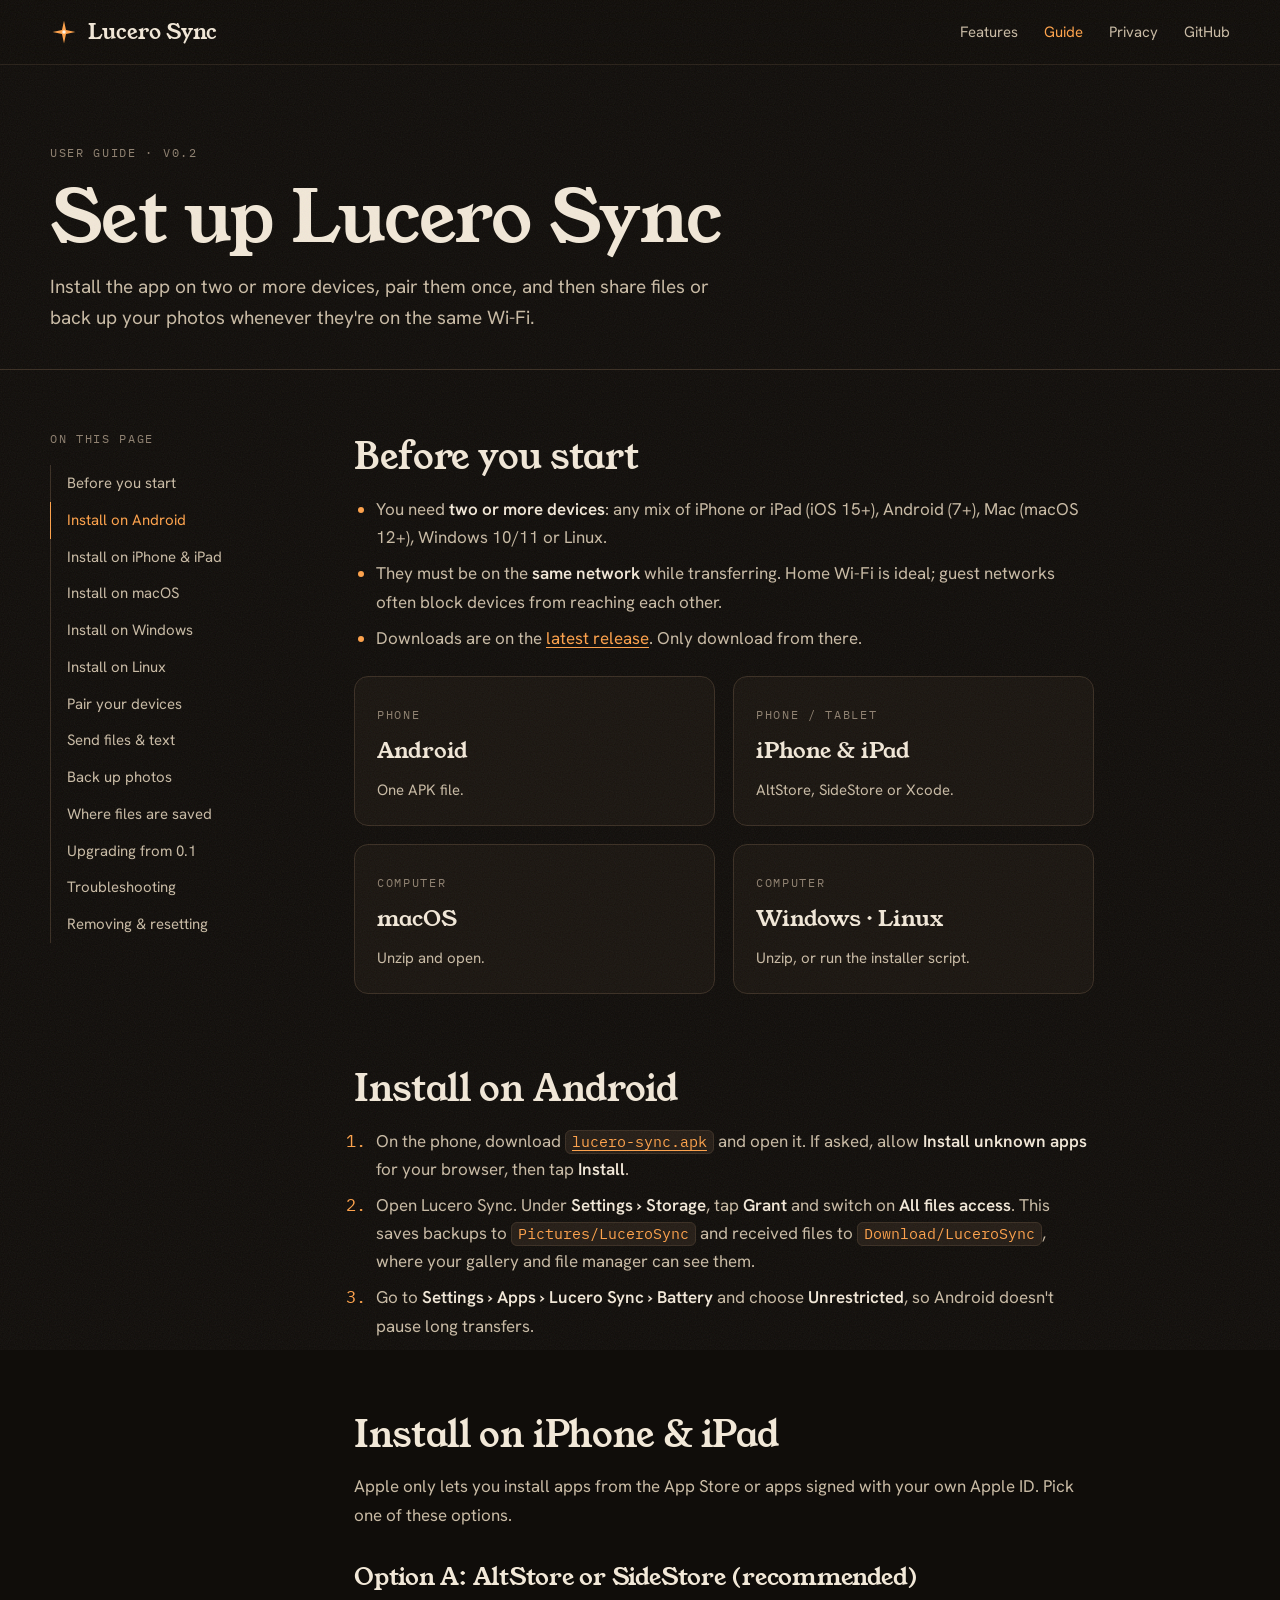
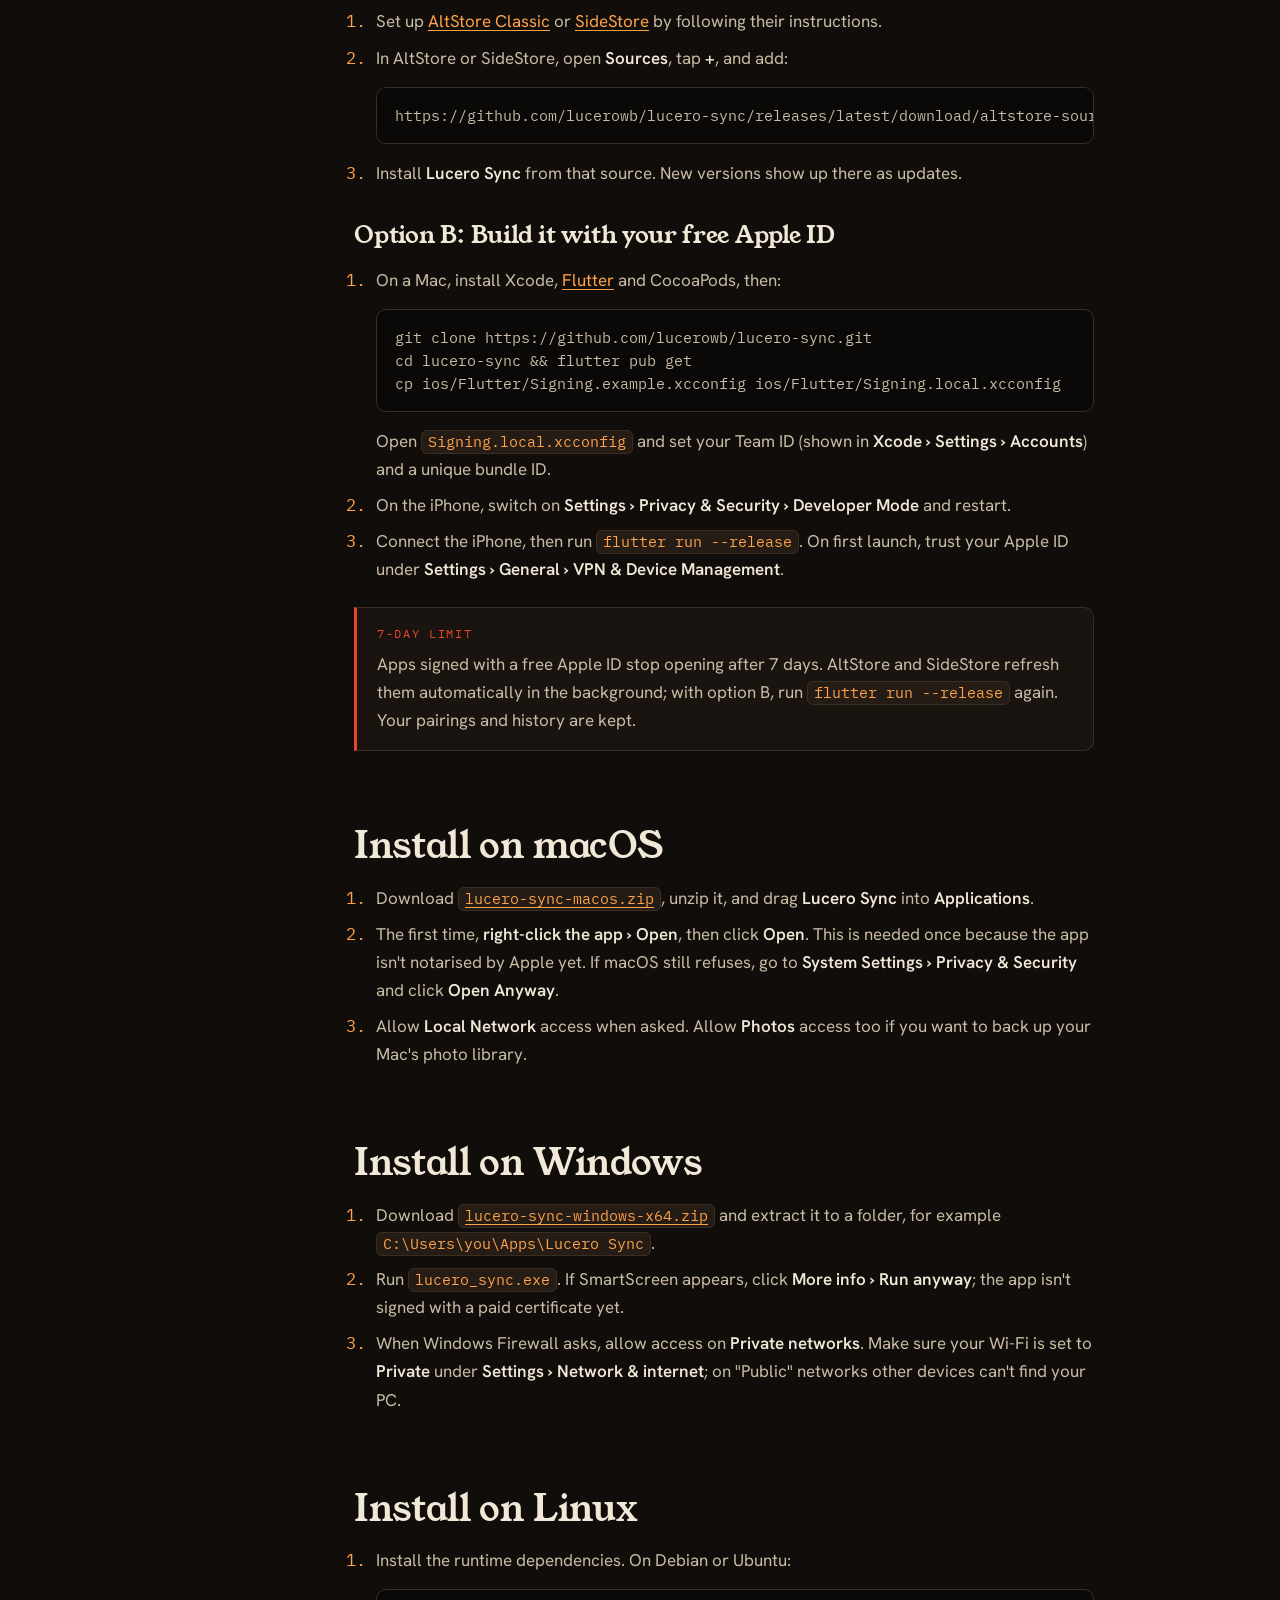
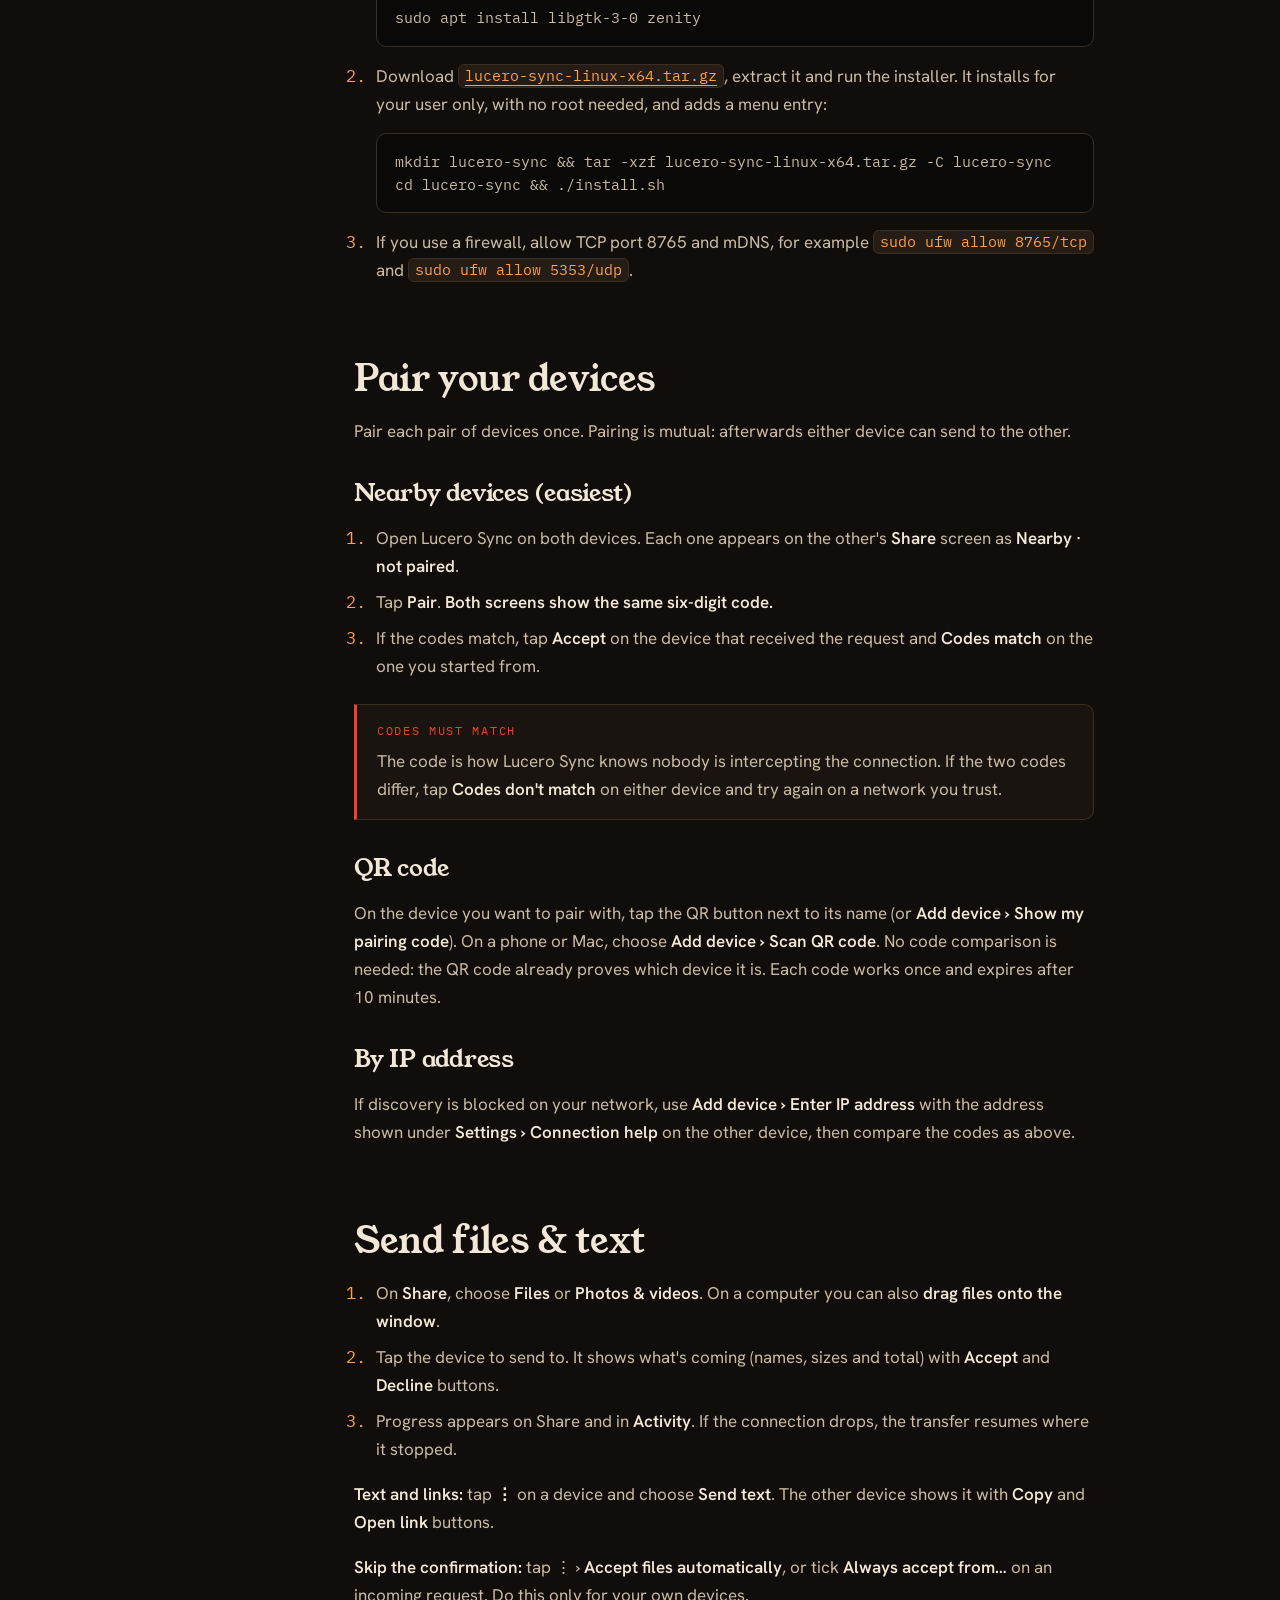
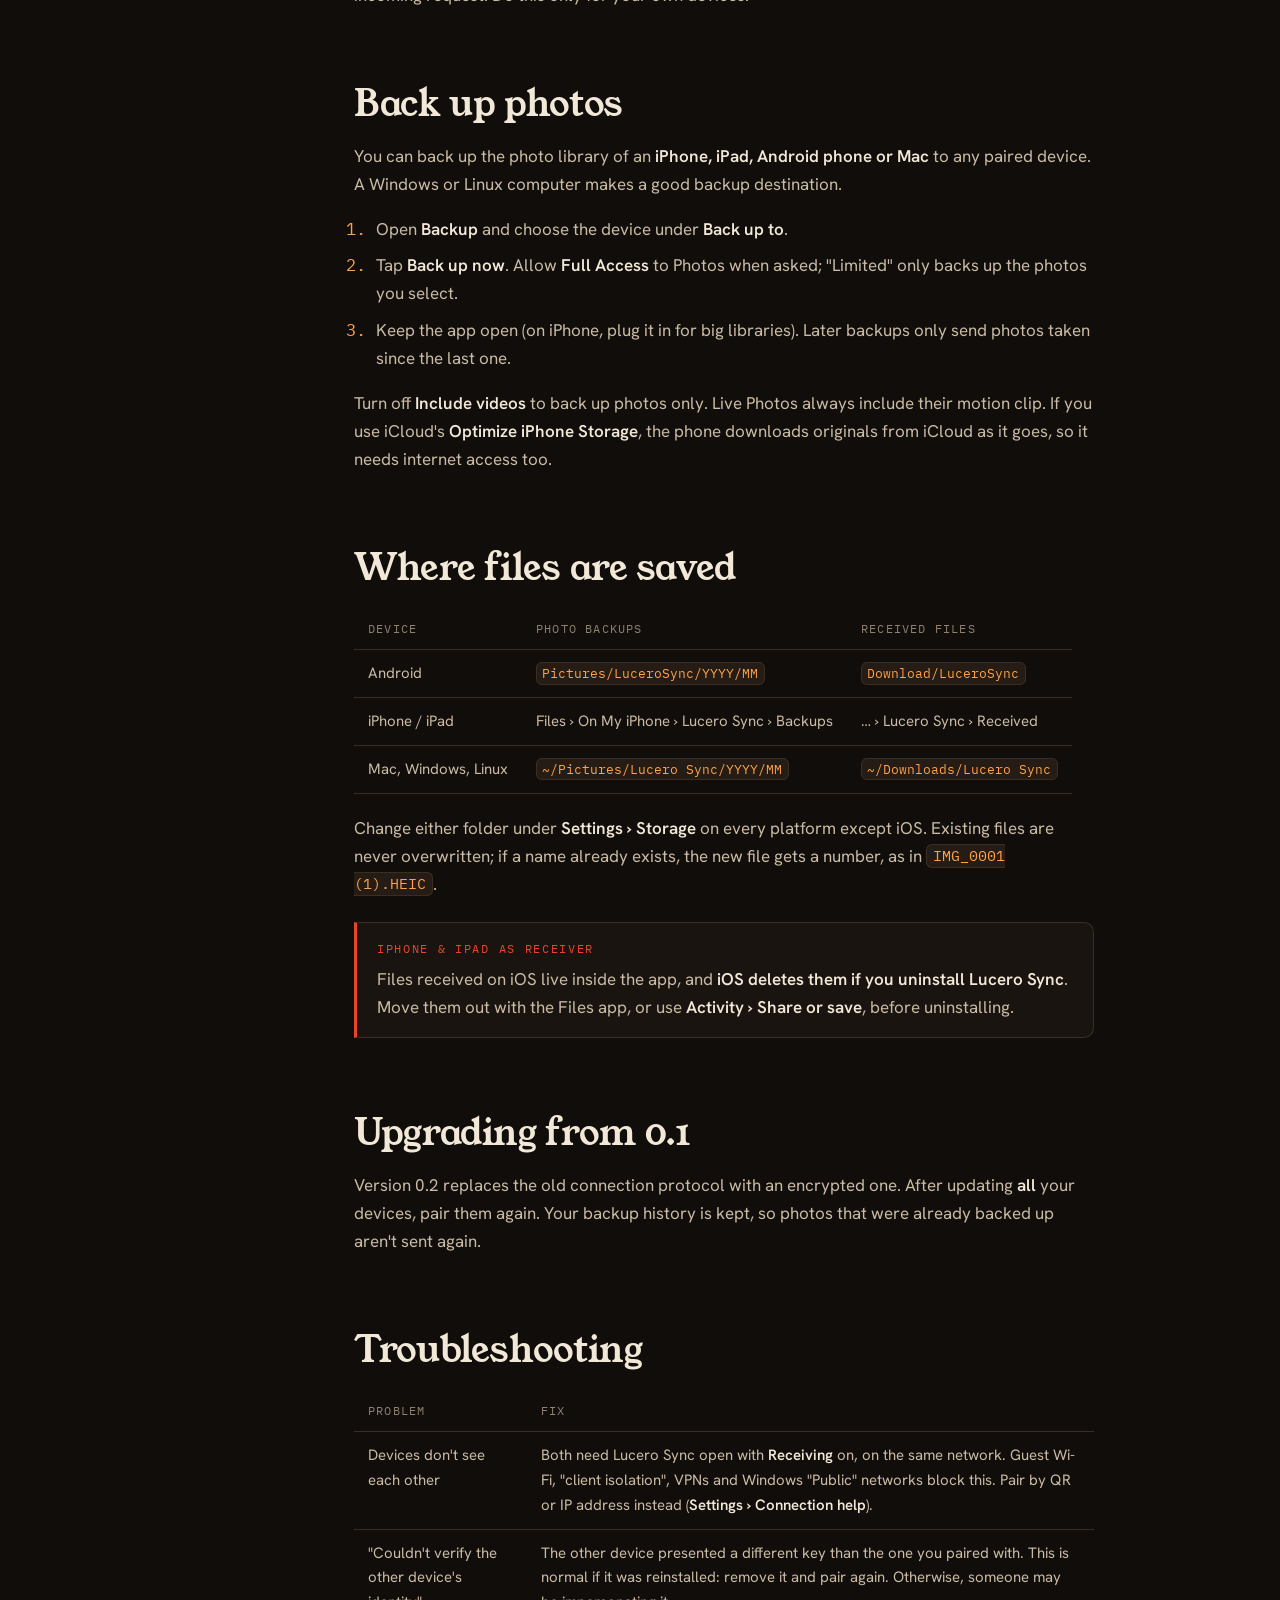
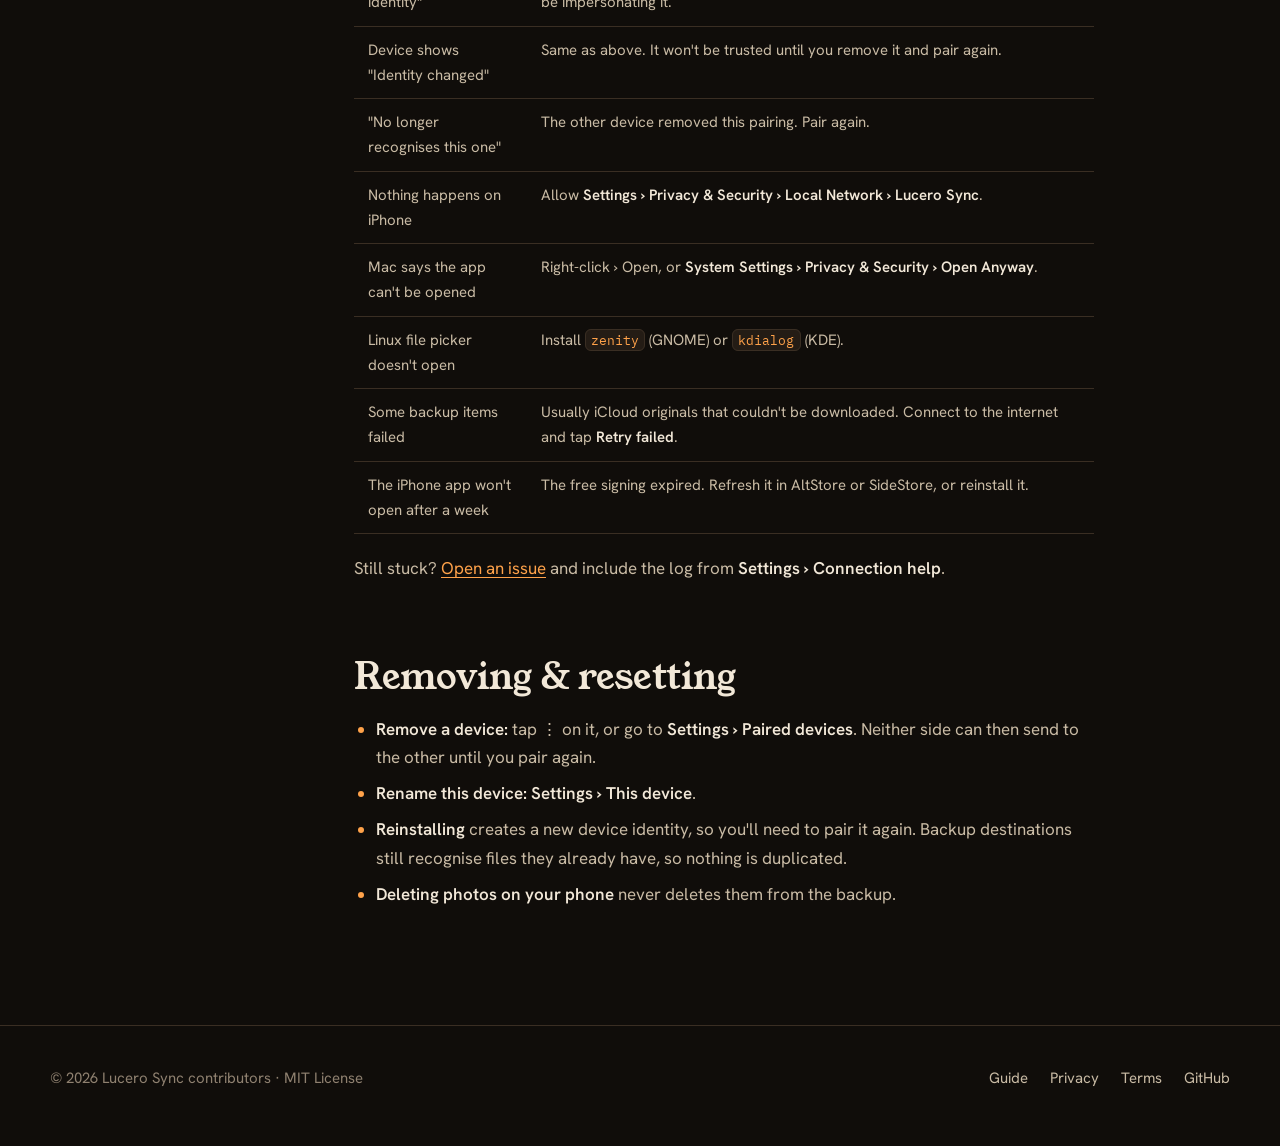
==== commit 662665c3: "Release 0.2.0: file sharing, desktop apps, encrypted protocol - Desktop apps for macOS, Windows and " ====
--- a/docs/guide.html
+++ b/docs/guide.html
@@ -4,7 +4,7 @@
   <meta charset="utf-8">
   <meta name="viewport" content="width=device-width, initial-scale=1">
   <title>Setup guide — Lucero Sync</title>
-  <meta name="description" content="Install Lucero Sync on Android and iPhone, pair the phones, and back up your photos over Wi-Fi. Includes troubleshooting.">
+  <meta name="description" content="Install Lucero Sync on Android, iPhone, Mac, Windows or Linux, pair your devices, share files and back up photos over Wi-Fi.">
   <meta name="theme-color" content="#100d0a">
   <link rel="icon" href="assets/favicon.svg" type="image/svg+xml">
   <link rel="preconnect" href="https://fonts.googleapis.com">
@@ -34,9 +34,9 @@
 <main id="main">
   <div class="doc-hero">
     <div class="wrap">
-      <span class="mono">User guide</span>
+      <span class="mono">User guide · v0.2</span>
       <h1>Set up Lucero Sync</h1>
-      <p>Install the app on both phones, pair them once, and back up your whole Camera Roll. Allow about 15 minutes, plus however long your first sync takes.</p>
+      <p>Install the app on two or more devices, pair them once, and then share files or back up your photos whenever they're on the same Wi-Fi.</p>
     </div>
   </div>
 
@@ -46,163 +46,165 @@
       <ol>
         <li><a href="#before">Before you start</a></li>
         <li><a href="#android">Install on Android</a></li>
-        <li><a href="#iphone">Install on iPhone</a></li>
-        <li><a href="#pair">Pair your phones</a></li>
-        <li><a href="#first-sync">Your first sync</a></li>
-        <li><a href="#everyday">Everyday use</a></li>
-        <li><a href="#files">Where photos are saved</a></li>
-        <li><a href="#other-directions">Other directions</a></li>
+        <li><a href="#iphone">Install on iPhone &amp; iPad</a></li>
+        <li><a href="#mac">Install on macOS</a></li>
+        <li><a href="#windows">Install on Windows</a></li>
+        <li><a href="#linux">Install on Linux</a></li>
+        <li><a href="#pair">Pair your devices</a></li>
+        <li><a href="#share">Send files &amp; text</a></li>
+        <li><a href="#backup">Back up photos</a></li>
+        <li><a href="#files">Where files are saved</a></li>
+        <li><a href="#upgrade">Upgrading from 0.1</a></li>
         <li><a href="#troubleshooting">Troubleshooting</a></li>
-        <li><a href="#reset">Reinstalling &amp; resetting</a></li>
+        <li><a href="#reset">Removing &amp; resetting</a></li>
       </ol>
     </aside>
 
     <article class="prose">
       <h2 id="before">Before you start</h2>
-      <p>You'll need:</p>
       <ul>
-        <li>An <strong>iPhone</strong> running iOS 15 or later. This is usually the sender.</li>
-        <li>An <strong>Android phone</strong> running Android 7 or later, with enough free space for your library. This is usually the receiver.</li>
-        <li>A <strong>Wi-Fi network</strong> that both phones can join. Home Wi-Fi is ideal; guest networks often block devices from seeing each other.</li>
-        <li>A Mac with Xcode, but only if you're building the iPhone app yourself (option A below).</li>
+        <li>You need <strong>two or more devices</strong>: any mix of iPhone or iPad (iOS 15+), Android (7+), Mac (macOS 12+), Windows 10/11 or Linux.</li>
+        <li>They must be on the <strong>same network</strong> while transferring. Home Wi-Fi is ideal; guest networks often block devices from reaching each other.</li>
+        <li>Downloads are on the <a href="https://github.com/lucerowb/lucero-sync/releases/latest">latest release</a>. Only download from there.</li>
       </ul>
       <div class="platform-cards">
-        <a href="#android"><span class="mono">Step 1</span><strong>Android</strong><span>Download one APK file and open it.</span></a>
-        <a href="#iphone"><span class="mono">Step 2</span><strong>iPhone</strong><span>Build with a free Apple ID, or sideload.</span></a>
+        <a href="#android"><span class="mono">Phone</span><strong>Android</strong><span>One APK file.</span></a>
+        <a href="#iphone"><span class="mono">Phone / tablet</span><strong>iPhone &amp; iPad</strong><span>AltStore, SideStore or Xcode.</span></a>
+        <a href="#mac"><span class="mono">Computer</span><strong>macOS</strong><span>Unzip and open.</span></a>
+        <a href="#windows"><span class="mono">Computer</span><strong>Windows · Linux</strong><span>Unzip, or run the installer script.</span></a>
       </div>
 
       <h2 id="android">Install on Android</h2>
       <ol>
-        <li>On the Android phone, open the <a href="https://github.com/lucerowb/lucero-sync/releases/latest">latest release</a> and download <code>lucero-sync.apk</code>.</li>
-        <li>Open the downloaded file. If Android asks, allow <strong>Install unknown apps</strong> for your browser or file manager, then tap <strong>Install</strong>.</li>
-        <li>Open <strong>Lucero Sync</strong> and go to the <strong>Receive</strong> tab.</li>
-        <li>Tap <strong>Grant</strong> on the "Save to Pictures/LuceroSync" card and switch on <strong>Allow access to manage all files</strong>. This lets backups appear in your Gallery and Google Photos. Without it, files are saved in the app's private folder instead.</li>
-        <li>Go to <strong>Settings → Apps → Lucero Sync → Battery</strong> and choose <strong>Unrestricted</strong>, so Android doesn't pause the receiver during long syncs.</li>
-      </ol>
-      <div class="callout">
-        <span class="mono">Why not the Play Store?</span>
-        <p>Google Play restricts the "all files access" permission. Installing the APK directly is safe as long as you download it from the official GitHub release.</p>
-      </div>
-
-      <h2 id="iphone">Install on iPhone</h2>
-      <p>Apple only allows apps from the App Store or apps you sign yourself. Pick one of these options.</p>
-
-      <h3>Option A: Build it with your free Apple ID (recommended)</h3>
-      <ol>
-        <li>On your Mac, install <a href="https://apps.apple.com/app/xcode/id497799835">Xcode</a>, <a href="https://docs.flutter.dev/get-started/install/macos">Flutter</a> and CocoaPods (<code>brew install cocoapods</code>).</li>
-        <li>Download the source code:
+        <li>On the phone, download <a href="https://github.com/lucerowb/lucero-sync/releases/latest/download/lucero-sync.apk"><code>lucero-sync.apk</code></a> and open it. If asked, allow <strong>Install unknown apps</strong> for your browser, then tap <strong>Install</strong>.</li>
+        <li>Open Lucero Sync. Under <strong>Settings › Storage</strong>, tap <strong>Grant</strong> and switch on <strong>All files access</strong>. This saves backups to <code>Pictures/LuceroSync</code> and received files to <code>Download/LuceroSync</code>, where your gallery and file manager can see them.</li>
+        <li>Go to <strong>Settings › Apps › Lucero Sync › Battery</strong> and choose <strong>Unrestricted</strong>, so Android doesn't pause long transfers.</li>
+      </ol>
+
+      <h2 id="iphone">Install on iPhone &amp; iPad</h2>
+      <p>Apple only lets you install apps from the App Store or apps signed with your own Apple ID. Pick one of these options.</p>
+      <h3>Option A: AltStore or SideStore (recommended)</h3>
+      <ol>
+        <li>Set up <a href="https://altstore.io">AltStore Classic</a> or <a href="https://sidestore.io">SideStore</a> by following their instructions.</li>
+        <li>In AltStore or SideStore, open <strong>Sources</strong>, tap <strong>+</strong>, and add:
+<pre>https://github.com/lucerowb/lucero-sync/releases/latest/download/altstore-source.json</pre></li>
+        <li>Install <strong>Lucero Sync</strong> from that source. New versions show up there as updates.</li>
+      </ol>
+      <h3>Option B: Build it with your free Apple ID</h3>
+      <ol>
+        <li>On a Mac, install Xcode, <a href="https://docs.flutter.dev/get-started/install/macos">Flutter</a> and CocoaPods, then:
 <pre>git clone https://github.com/lucerowb/lucero-sync.git
-cd lucero-sync
-flutter pub get</pre></li>
-        <li>Create your signing file:
-<pre>cp ios/Flutter/Signing.example.xcconfig ios/Flutter/Signing.local.xcconfig</pre>
-          Open it and set <code>DEVELOPMENT_TEAM</code> to your Team ID and <code>APP_BUNDLE_ID</code> to something unique, such as <code>com.yourname.lucerosync</code>. To find your Team ID, sign in under <strong>Xcode → Settings → Accounts</strong>, select your "Personal Team" and look at the Team ID shown there.</li>
-        <li>On the iPhone, switch on <strong>Settings → Privacy &amp; Security → Developer Mode</strong> and restart when asked.</li>
-        <li>Connect the iPhone by USB, unlock it, tap <strong>Trust This Computer</strong>, and run:
-<pre>flutter run --release</pre></li>
-        <li>On the first launch iOS says "Untrusted Developer". Go to <strong>Settings → General → VPN &amp; Device Management</strong>, tap your Apple ID, then <strong>Trust</strong>.</li>
+cd lucero-sync &amp;&amp; flutter pub get
+cp ios/Flutter/Signing.example.xcconfig ios/Flutter/Signing.local.xcconfig</pre>
+          Open <code>Signing.local.xcconfig</code> and set your Team ID (shown in <strong>Xcode › Settings › Accounts</strong>) and a unique bundle ID.</li>
+        <li>On the iPhone, switch on <strong>Settings › Privacy &amp; Security › Developer Mode</strong> and restart.</li>
+        <li>Connect the iPhone, then run <code>flutter run --release</code>. On first launch, trust your Apple ID under <strong>Settings › General › VPN &amp; Device Management</strong>.</li>
       </ol>
       <div class="callout warn">
         <span class="mono">7-day limit</span>
-        <p>Apps signed with a free Apple ID stop opening after 7 days. Reconnect the phone and run <code>flutter run --release</code> again; your sync history is kept. A paid Apple Developer account extends this to a year.</p>
-      </div>
-
-      <h3>Option B: Install with AltStore or SideStore (no Mac needed after setup)</h3>
-      <ol>
-        <li>Install <a href="https://altstore.io">AltStore Classic</a> or <a href="https://sidestore.io">SideStore</a> on your iPhone by following their instructions.</li>
-        <li>In AltStore or SideStore, open <strong>Sources</strong>, tap <strong>+</strong>, and paste this source URL:
-<pre>https://github.com/lucerowb/lucero-sync/releases/latest/download/altstore-source.json</pre></li>
-        <li>Open <strong>Lucero Sync</strong> in the source and tap <strong>Free</strong> (AltStore) or <strong>Get</strong> (SideStore). It's signed with your Apple ID and installed.</li>
-        <li>Keep AltStore or SideStore refreshing your apps (they do it in the background) so Lucero Sync doesn't expire after 7 days. New versions appear as updates in the same app.</li>
-      </ol>
-      <p>You can also download <code>lucero-sync-unsigned.ipa</code> from the <a href="https://github.com/lucerowb/lucero-sync/releases/latest">latest release</a> and open it in AltStore or SideStore directly, but then you won't get update notifications.</p>
-      <div class="callout">
-        <span class="mono">Free Apple ID limits</span>
-        <p>A free Apple ID can have at most 3 sideloaded apps active at once, including AltStore or SideStore itself.</p>
-      </div>
-
-      <h2 id="pair">Pair your phones</h2>
-      <ol>
-        <li>Connect <strong>both phones to the same Wi-Fi network</strong>.</li>
-        <li><strong>Android:</strong> open <strong>Receive</strong> and tap <strong>Start receiving</strong>. A QR code, the phone's IP address and a 6-digit PIN appear.</li>
-        <li><strong>iPhone:</strong> open <strong>Send</strong>. iOS asks to find devices on your local network; tap <strong>Allow</strong>.</li>
-        <li>Tap <strong>Scan QR</strong>, allow camera access, and point the camera at the Android screen. The receiver is now saved under "Receivers".</li>
-      </ol>
-      <p>Can't scan? Tap the receiver marked <strong>Found on your Wi-Fi · tap to pair</strong> and type the PIN, or use <strong>Enter IP</strong> with the address and PIN shown on Android.</p>
+        <p>Apps signed with a free Apple ID stop opening after 7 days. AltStore and SideStore refresh them automatically in the background; with option B, run <code>flutter run --release</code> again. Your pairings and history are kept.</p>
+      </div>
+
+      <h2 id="mac">Install on macOS</h2>
+      <ol>
+        <li>Download <a href="https://github.com/lucerowb/lucero-sync/releases/latest/download/lucero-sync-macos.zip"><code>lucero-sync-macos.zip</code></a>, unzip it, and drag <strong>Lucero Sync</strong> into <strong>Applications</strong>.</li>
+        <li>The first time, <strong>right-click the app › Open</strong>, then click <strong>Open</strong>. This is needed once because the app isn't notarised by Apple yet. If macOS still refuses, go to <strong>System Settings › Privacy &amp; Security</strong> and click <strong>Open Anyway</strong>.</li>
+        <li>Allow <strong>Local Network</strong> access when asked. Allow <strong>Photos</strong> access too if you want to back up your Mac's photo library.</li>
+      </ol>
+
+      <h2 id="windows">Install on Windows</h2>
+      <ol>
+        <li>Download <a href="https://github.com/lucerowb/lucero-sync/releases/latest/download/lucero-sync-windows-x64.zip"><code>lucero-sync-windows-x64.zip</code></a> and extract it to a folder, for example <code>C:\Users\you\Apps\Lucero Sync</code>.</li>
+        <li>Run <code>lucero_sync.exe</code>. If SmartScreen appears, click <strong>More info › Run anyway</strong>; the app isn't signed with a paid certificate yet.</li>
+        <li>When Windows Firewall asks, allow access on <strong>Private networks</strong>. Make sure your Wi-Fi is set to <strong>Private</strong> under <strong>Settings › Network &amp; internet</strong>; on "Public" networks other devices can't find your PC.</li>
+      </ol>
+
+      <h2 id="linux">Install on Linux</h2>
+      <ol>
+        <li>Install the runtime dependencies. On Debian or Ubuntu:
+<pre>sudo apt install libgtk-3-0 zenity</pre></li>
+        <li>Download <a href="https://github.com/lucerowb/lucero-sync/releases/latest/download/lucero-sync-linux-x64.tar.gz"><code>lucero-sync-linux-x64.tar.gz</code></a>, extract it and run the installer. It installs for your user only, with no root needed, and adds a menu entry:
+<pre>mkdir lucero-sync &amp;&amp; tar -xzf lucero-sync-linux-x64.tar.gz -C lucero-sync
+cd lucero-sync &amp;&amp; ./install.sh</pre></li>
+        <li>If you use a firewall, allow TCP port 8765 and mDNS, for example <code>sudo ufw allow 8765/tcp</code> and <code>sudo ufw allow 5353/udp</code>.</li>
+      </ol>
+
+      <h2 id="pair">Pair your devices</h2>
+      <p>Pair each pair of devices once. Pairing is mutual: afterwards either device can send to the other.</p>
+      <h3>Nearby devices (easiest)</h3>
+      <ol>
+        <li>Open Lucero Sync on both devices. Each one appears on the other's <strong>Share</strong> screen as <strong>Nearby · not paired</strong>.</li>
+        <li>Tap <strong>Pair</strong>. <strong>Both screens show the same six-digit code.</strong></li>
+        <li>If the codes match, tap <strong>Accept</strong> on the device that received the request and <strong>Codes match</strong> on the one you started from.</li>
+      </ol>
       <div class="callout warn">
-        <span class="mono">Don't skip "Allow"</span>
-        <p>If you tap Don't Allow on the local network prompt, the iPhone can't reach the receiver, and you won't see an error that explains why. You can turn it back on under <strong>Settings → Privacy &amp; Security → Local Network → Lucero Sync</strong>.</p>
-      </div>
-
-      <h2 id="first-sync">Your first sync</h2>
-      <ol>
-        <li>On the iPhone, select the receiver and tap <strong>Sync now</strong>.</li>
-        <li>When iOS asks about photo access, choose <strong>Allow Full Access</strong>. With "Limited Access", only the photos you pick get backed up.</li>
-        <li>Lucero scans your library, works out what's new, and starts sending. You'll see the current file, its progress, and counts of files sent, skipped and failed.</li>
-        <li>Keep both apps open and both phones on chargers. The app keeps the screen awake by itself. A large library can take a few hours the first time.</li>
-      </ol>
-      <div class="callout">
-        <span class="mono">Interrupted? That's fine</span>
-        <p>If the Wi-Fi drops, a phone locks or you tap Stop, nothing is lost. Tap <strong>Sync now</strong> again and it continues from where it stopped, even partway through a video.</p>
-      </div>
-      <p>If you use iCloud's <strong>Optimize iPhone Storage</strong>, the iPhone downloads full-quality originals from iCloud as it goes, so it needs internet access too.</p>
-
-      <h2 id="everyday">Everyday use</h2>
-      <ol>
-        <li>Android: <strong>Receive → Start receiving</strong>.</li>
-        <li>iPhone: <strong>Send → Sync now</strong>.</li>
-      </ol>
-      <p>Only photos taken since the last sync are sent. Photos already on the receiver are never copied twice, even if you reinstall the app or pair again.</p>
-
-      <h2 id="files">Where photos are saved</h2>
-      <p>On Android, backups are organised by the date each photo was taken:</p>
-<pre>Pictures/LuceroSync/
-  2026/
-    09/
-      IMG_4021.HEIC
-      IMG_4021.MOV      ← Live Photo motion clip
-      IMG_4022.JPG
-      IMG_4023.MOV      ← video
-    10/
-      …</pre>
+        <span class="mono">Codes must match</span>
+        <p>The code is how Lucero Sync knows nobody is intercepting the connection. If the two codes differ, tap <strong>Codes don't match</strong> on either device and try again on a network you trust.</p>
+      </div>
+      <h3>QR code</h3>
+      <p>On the device you want to pair with, tap the QR button next to its name (or <strong>Add device › Show my pairing code</strong>). On a phone or Mac, choose <strong>Add device › Scan QR code</strong>. No code comparison is needed: the QR code already proves which device it is. Each code works once and expires after 10 minutes.</p>
+      <h3>By IP address</h3>
+      <p>If discovery is blocked on your network, use <strong>Add device › Enter IP address</strong> with the address shown under <strong>Settings › Connection help</strong> on the other device, then compare the codes as above.</p>
+
+      <h2 id="share">Send files &amp; text</h2>
+      <ol>
+        <li>On <strong>Share</strong>, choose <strong>Files</strong> or <strong>Photos &amp; videos</strong>. On a computer you can also <strong>drag files onto the window</strong>.</li>
+        <li>Tap the device to send to. It shows what's coming (names, sizes and total) with <strong>Accept</strong> and <strong>Decline</strong> buttons.</li>
+        <li>Progress appears on Share and in <strong>Activity</strong>. If the connection drops, the transfer resumes where it stopped.</li>
+      </ol>
+      <p><strong>Text and links:</strong> tap <strong>⋮</strong> on a device and choose <strong>Send text</strong>. The other device shows it with <strong>Copy</strong> and <strong>Open link</strong> buttons.</p>
+      <p><strong>Skip the confirmation:</strong> tap ⋮ › <strong>Accept files automatically</strong>, or tick <strong>Always accept from…</strong> on an incoming request. Do this only for your own devices.</p>
+
+      <h2 id="backup">Back up photos</h2>
+      <p>You can back up the photo library of an <strong>iPhone, iPad, Android phone or Mac</strong> to any paired device. A Windows or Linux computer makes a good backup destination.</p>
+      <ol>
+        <li>Open <strong>Backup</strong> and choose the device under <strong>Back up to</strong>.</li>
+        <li>Tap <strong>Back up now</strong>. Allow <strong>Full Access</strong> to Photos when asked; "Limited" only backs up the photos you select.</li>
+        <li>Keep the app open (on iPhone, plug it in for big libraries). Later backups only send photos taken since the last one.</li>
+      </ol>
+      <p>Turn off <strong>Include videos</strong> to back up photos only. Live Photos always include their motion clip. If you use iCloud's <strong>Optimize iPhone Storage</strong>, the phone downloads originals from iCloud as it goes, so it needs internet access too.</p>
+
+      <h2 id="files">Where files are saved</h2>
       <table>
-        <thead><tr><th>Type</th><th>What you get</th></tr></thead>
+        <thead><tr><th>Device</th><th>Photo backups</th><th>Received files</th></tr></thead>
         <tbody>
-          <tr><td>Photos</td><td>The original file (HEIC, JPEG, RAW/ProRAW), unedited, with location and camera data intact.</td></tr>
-          <tr><td>Videos</td><td>The original MOV/MP4, including slo-mo and cinematic recordings.</td></tr>
-          <tr><td>Live Photos</td><td>Two files with the same name: the still and its MOV clip.</td></tr>
-          <tr><td>Edited photos</td><td>The original, before edits. Edits made after a photo is synced aren't re-sent.</td></tr>
+          <tr><td>Android</td><td><code>Pictures/LuceroSync/YYYY/MM</code></td><td><code>Download/LuceroSync</code></td></tr>
+          <tr><td>iPhone / iPad</td><td>Files › On My iPhone › Lucero Sync › Backups</td><td>… › Lucero Sync › Received</td></tr>
+          <tr><td>Mac, Windows, Linux</td><td><code>~/Pictures/Lucero Sync/YYYY/MM</code></td><td><code>~/Downloads/Lucero Sync</code></td></tr>
         </tbody>
       </table>
-      <p>Android may not show HEIC files in older gallery apps. Google Photos and recent Samsung and Pixel galleries open them fine.</p>
-
-      <h2 id="other-directions">Other directions</h2>
-      <p>Every phone can both send and receive. To back up an Android phone to an iPhone, start <strong>Receive</strong> on the iPhone and <strong>Send</strong> from Android. On iPhone, received files appear in the <strong>Files</strong> app under <strong>On My iPhone → Lucero Sync</strong>. You can also pair one sender with several receivers; each keeps its own sync history.</p>
+      <p>Change either folder under <strong>Settings › Storage</strong> on every platform except iOS. Existing files are never overwritten; if a name already exists, the new file gets a number, as in <code>IMG_0001 (1).HEIC</code>.</p>
       <div class="callout warn">
-        <span class="mono">iPhone as receiver</span>
-        <p>Files received on an iPhone live inside the app, and <strong>iOS deletes them if you uninstall Lucero Sync</strong>. Copy them out with the Files app first. Android receivers save to <code>Pictures/LuceroSync</code>, which survives uninstalling.</p>
-      </div>
+        <span class="mono">iPhone &amp; iPad as receiver</span>
+        <p>Files received on iOS live inside the app, and <strong>iOS deletes them if you uninstall Lucero Sync</strong>. Move them out with the Files app, or use <strong>Activity › Share or save</strong>, before uninstalling.</p>
+      </div>
+
+      <h2 id="upgrade">Upgrading from 0.1</h2>
+      <p>Version 0.2 replaces the old connection protocol with an encrypted one. After updating <strong>all</strong> your devices, pair them again. Your backup history is kept, so photos that were already backed up aren't sent again.</p>
 
       <h2 id="troubleshooting">Troubleshooting</h2>
       <table>
         <thead><tr><th>Problem</th><th>Fix</th></tr></thead>
         <tbody>
-          <tr><td>The iPhone app closes immediately after opening</td><td>Build the latest version. Old builds lack the UIScene setup that recent iOS versions require.</td></tr>
-          <tr><td>"Waiting for receiver…" forever</td><td>Make sure Android shows <strong>Receive</strong> with the server started, both phones are on the same network, and local network access is allowed on iPhone. Guest Wi-Fi and "AP/client isolation" block the connection.</td></tr>
-          <tr><td>The receiver never shows up as "Found on your Wi-Fi"</td><td>Some routers block Bonjour/mDNS. Use <strong>Scan QR</strong> or <strong>Enter IP</strong> instead; that works fine.</td></tr>
-          <tr><td>"Receiver rejected the PIN"</td><td>Delete the receiver on iPhone (trash icon) and scan the QR code again.</td></tr>
-          <tr><td>Some items failed</td><td>Usually iCloud originals that couldn't be downloaded. Connect to the internet and tap <strong>Retry failed</strong>.</td></tr>
-          <tr><td>Photos aren't in the Android Gallery</td><td>All files access wasn't granted, so files went to the app's private folder. Grant it in the Receive tab and sync again.</td></tr>
-          <tr><td>The app won't open after a week (iPhone)</td><td>The free signing expired. Reinstall it with <code>flutter run --release</code>, or refresh it in AltStore or SideStore.</td></tr>
+          <tr><td>Devices don't see each other</td><td>Both need Lucero Sync open with <strong>Receiving</strong> on, on the same network. Guest Wi-Fi, "client isolation", VPNs and Windows "Public" networks block this. Pair by QR or IP address instead (<strong>Settings › Connection help</strong>).</td></tr>
+          <tr><td>"Couldn't verify the other device's identity"</td><td>The other device presented a different key than the one you paired with. This is normal if it was reinstalled: remove it and pair again. Otherwise, someone may be impersonating it.</td></tr>
+          <tr><td>Device shows "Identity changed"</td><td>Same as above. It won't be trusted until you remove it and pair again.</td></tr>
+          <tr><td>"No longer recognises this one"</td><td>The other device removed this pairing. Pair again.</td></tr>
+          <tr><td>Nothing happens on iPhone</td><td>Allow <strong>Settings › Privacy &amp; Security › Local Network › Lucero Sync</strong>.</td></tr>
+          <tr><td>Mac says the app can't be opened</td><td>Right-click › Open, or <strong>System Settings › Privacy &amp; Security › Open Anyway</strong>.</td></tr>
+          <tr><td>Linux file picker doesn't open</td><td>Install <code>zenity</code> (GNOME) or <code>kdialog</code> (KDE).</td></tr>
+          <tr><td>Some backup items failed</td><td>Usually iCloud originals that couldn't be downloaded. Connect to the internet and tap <strong>Retry failed</strong>.</td></tr>
+          <tr><td>The iPhone app won't open after a week</td><td>The free signing expired. Refresh it in AltStore or SideStore, or reinstall it.</td></tr>
         </tbody>
       </table>
-      <p>Still stuck? <a href="https://github.com/lucerowb/lucero-sync/issues/new/choose">Open an issue</a> and include the lines from the Receive screen's log.</p>
-
-      <h2 id="reset">Reinstalling &amp; resetting</h2>
+      <p>Still stuck? <a href="https://github.com/lucerowb/lucero-sync/issues/new/choose">Open an issue</a> and include the log from <strong>Settings › Connection help</strong>.</p>
+
+      <h2 id="reset">Removing &amp; resetting</h2>
       <ul>
-        <li><strong>Reinstalling the sender</strong> erases its sync history, so the next sync rescans everything. The receiver still recognises files it already has and skips them, so nothing is duplicated; it just takes longer.</li>
-        <li><strong>Deleting a backed-up file on the receiver</strong> makes the next sync restore it. Backups are meant to be complete.</li>
-        <li><strong>Deleting photos on the iPhone</strong> never deletes them from the backup.</li>
+        <li><strong>Remove a device:</strong> tap ⋮ on it, or go to <strong>Settings › Paired devices</strong>. Neither side can then send to the other until you pair again.</li>
+        <li><strong>Rename this device:</strong> <strong>Settings › This device</strong>.</li>
+        <li><strong>Reinstalling</strong> creates a new device identity, so you'll need to pair it again. Backup destinations still recognise files they already have, so nothing is duplicated.</li>
+        <li><strong>Deleting photos on your phone</strong> never deletes them from the backup.</li>
       </ul>
     </article>
   </div>
--- a/docs/assets/site.css
+++ b/docs/assets/site.css
@@ -355,7 +355,7 @@
 .toc ol { list-style: none; margin: 14px 0 0; padding: 0; border-left: 1px solid var(--line); }
 .toc a { display: block; padding: 6px 0 6px 16px; margin-left: -1px; border-left: 1px solid transparent; color: var(--paper-dim); text-decoration: none; }
 .toc a:hover, .toc a.active { color: var(--amber); border-left-color: var(--amber); }
-@media (max-width: 900px) { .doc { grid-template-columns: 1fr; gap: 24px; } .toc { position: static; } }
+@media (max-width: 900px) { .doc { grid-template-columns: minmax(0, 1fr); gap: 24px; } .toc { position: static; } }
 
 .prose { max-width: 74ch; }
 .prose h2 { font-size: 36px; margin: 64px 0 18px; padding-top: 12px; scroll-margin-top: 90px; }
@@ -392,3 +392,31 @@
   .android .gallery i { opacity: 1; }
   .frame { display: none; }
 }
+
+/* wide tablet/desktop screenshot under the phone proof sheet */
+.wide-shot { margin: 56px auto 0; max-width: 760px; }
+.wide-shot img {
+  display: block; width: 100%; height: auto; border-radius: 22px;
+  border: 1px solid var(--line); box-shadow: 0 40px 80px -40px #000, 0 0 0 6px #0b0907;
+}
+.wide-shot figcaption { margin-top: 16px; text-align: center; }
+
+/* security explainer inside the manifesto */
+.sec-grid { display: grid; grid-template-columns: repeat(3, 1fr); gap: 28px; margin-top: 44px; }
+.sec-grid h3 { font-size: 22px; margin-bottom: 8px; }
+.sec-grid p { margin: 0; color: var(--paper-dim); font-size: 16px; }
+@media (max-width: 860px) { .sec-grid { grid-template-columns: 1fr; } }
+
+/* download grid */
+.platforms { display: grid; grid-template-columns: repeat(3, 1fr); gap: 14px; max-width: 900px; margin: 0 auto; text-align: left; }
+.platform {
+  display: flex; flex-direction: column; gap: 4px; padding: 20px 22px; border-radius: var(--radius);
+  background: var(--ink-2); border: 1px solid var(--line); color: var(--paper); text-decoration: none;
+  transition: border-color .2s, transform .2s, background .2s;
+}
+.platform:hover { border-color: var(--amber); transform: translateY(-2px); color: var(--paper); }
+.platform strong { font-family: var(--f-display); font-weight: 400; font-size: 21px; color: var(--amber); }
+.platform small { color: var(--muted); font-size: 14px; }
+.platform.ghost strong { color: var(--paper); }
+@media (max-width: 860px) { .platforms { grid-template-columns: 1fr 1fr; } }
+@media (max-width: 520px) { .platforms { grid-template-columns: 1fr; } }
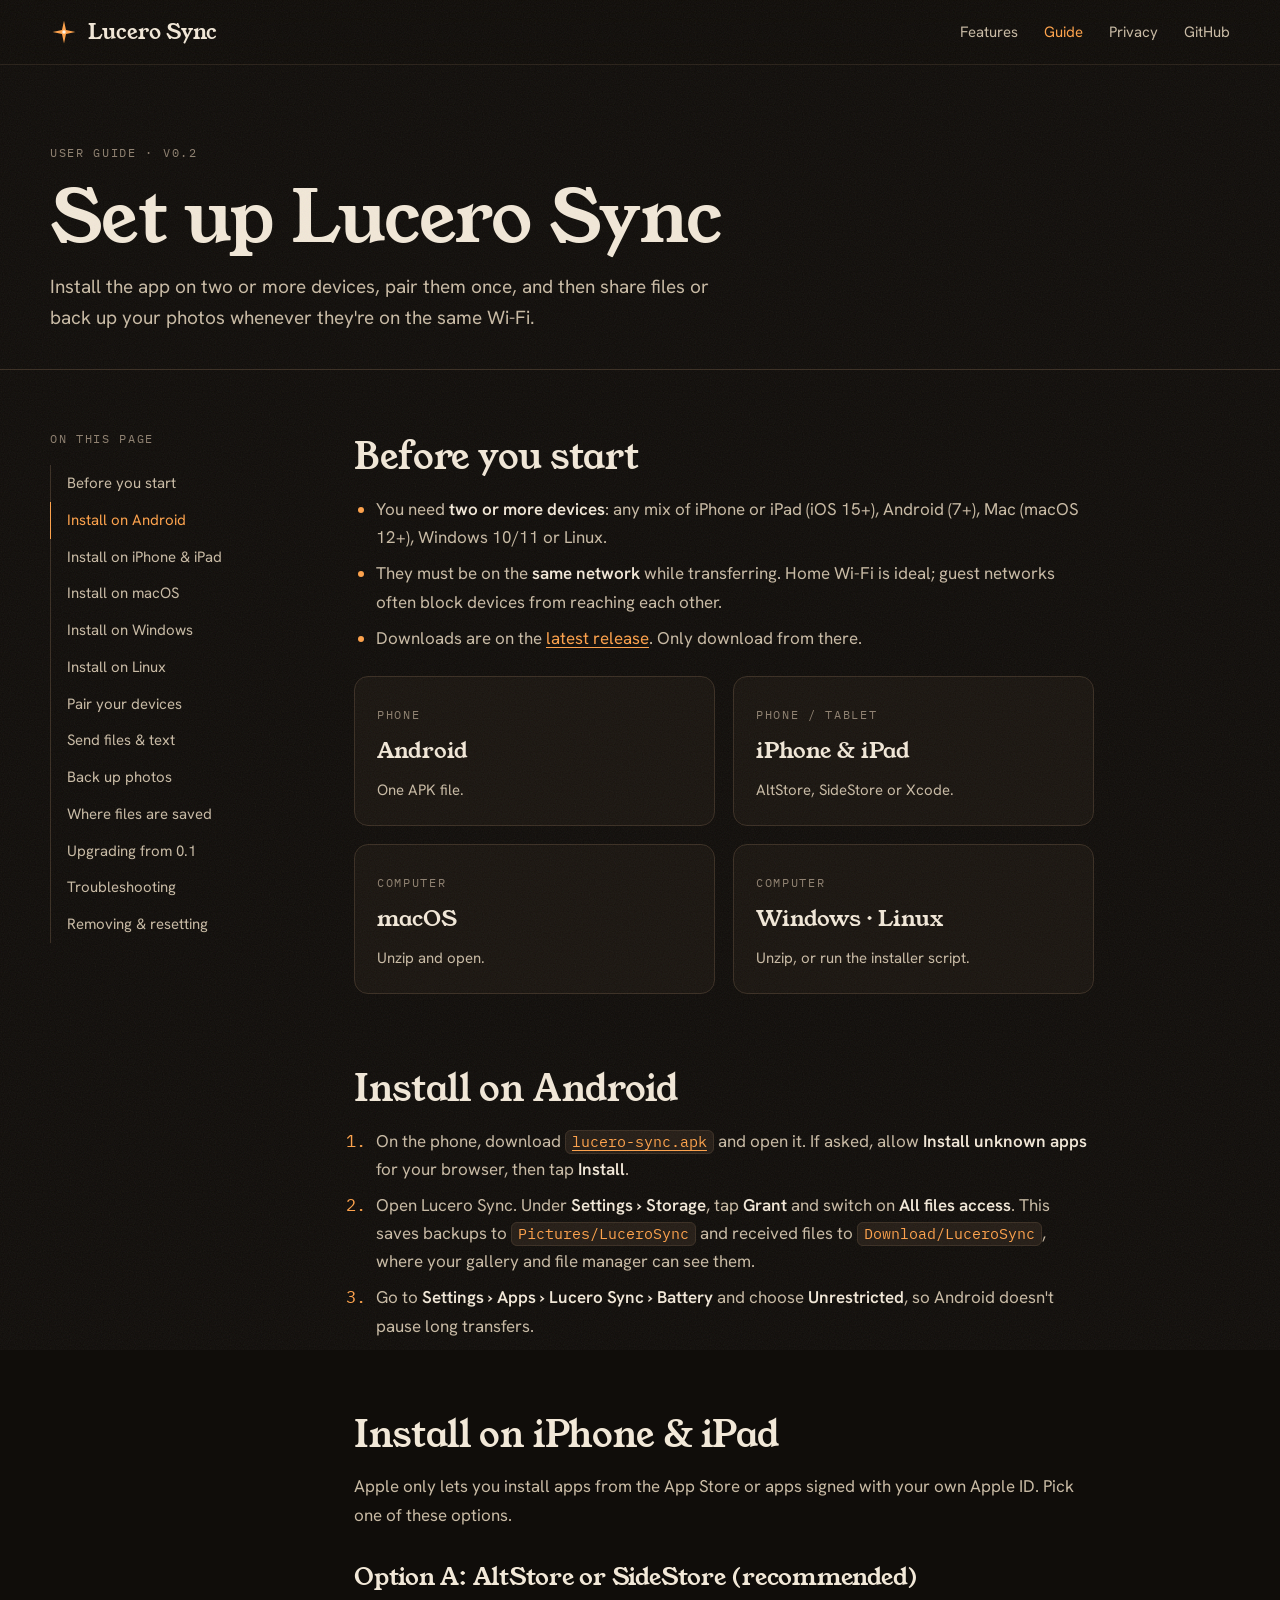
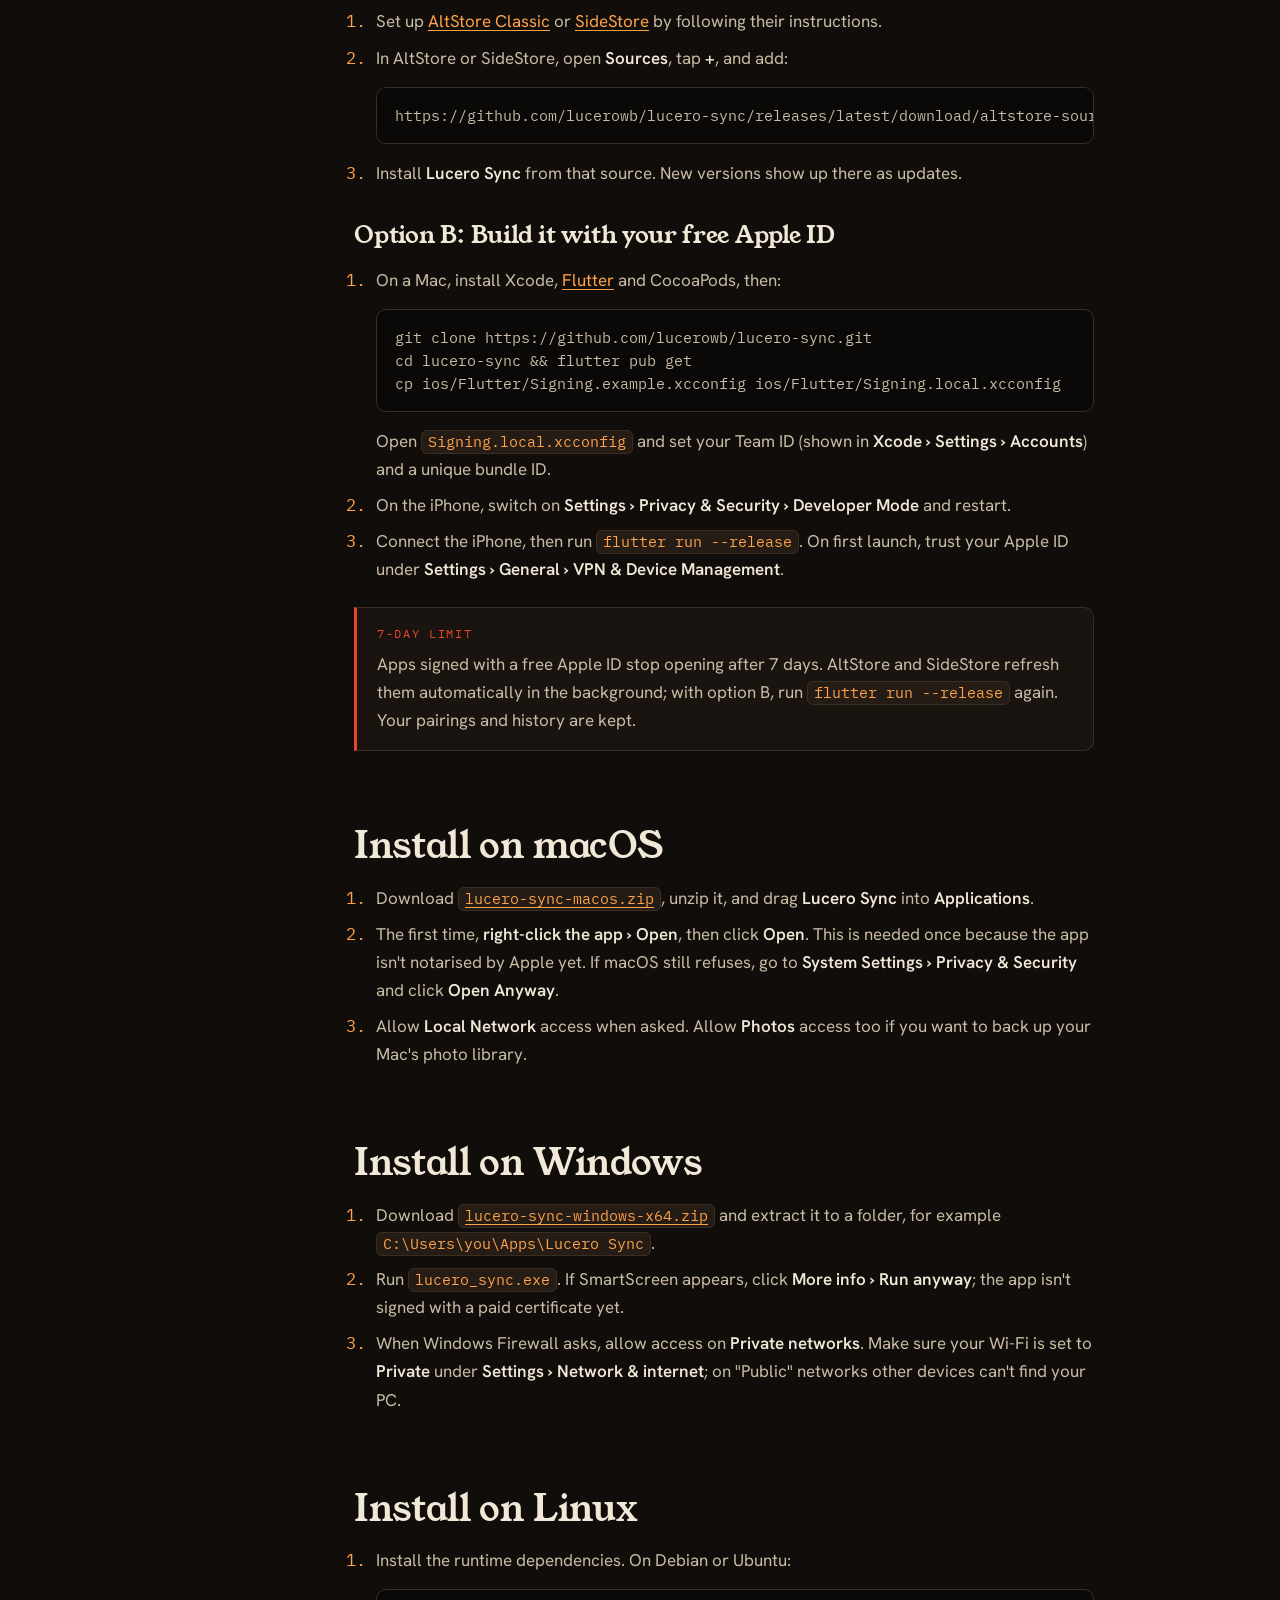
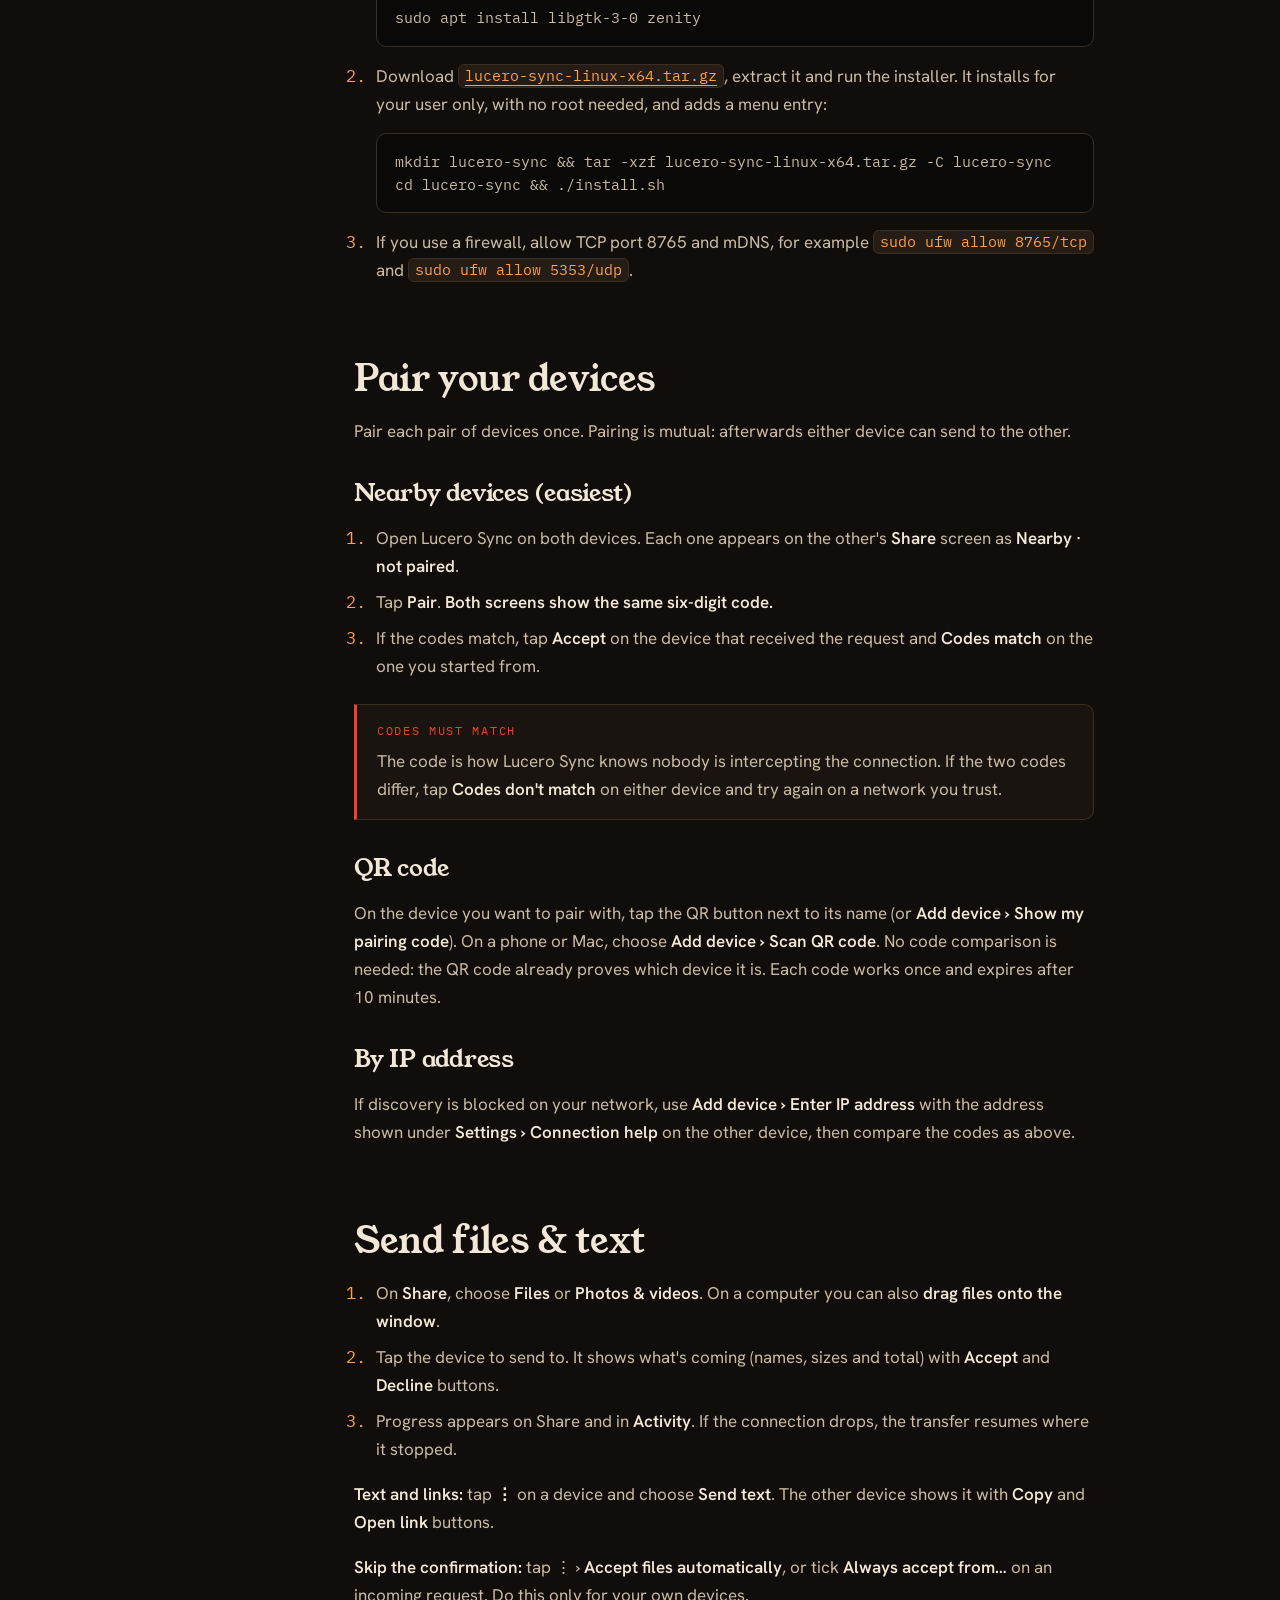
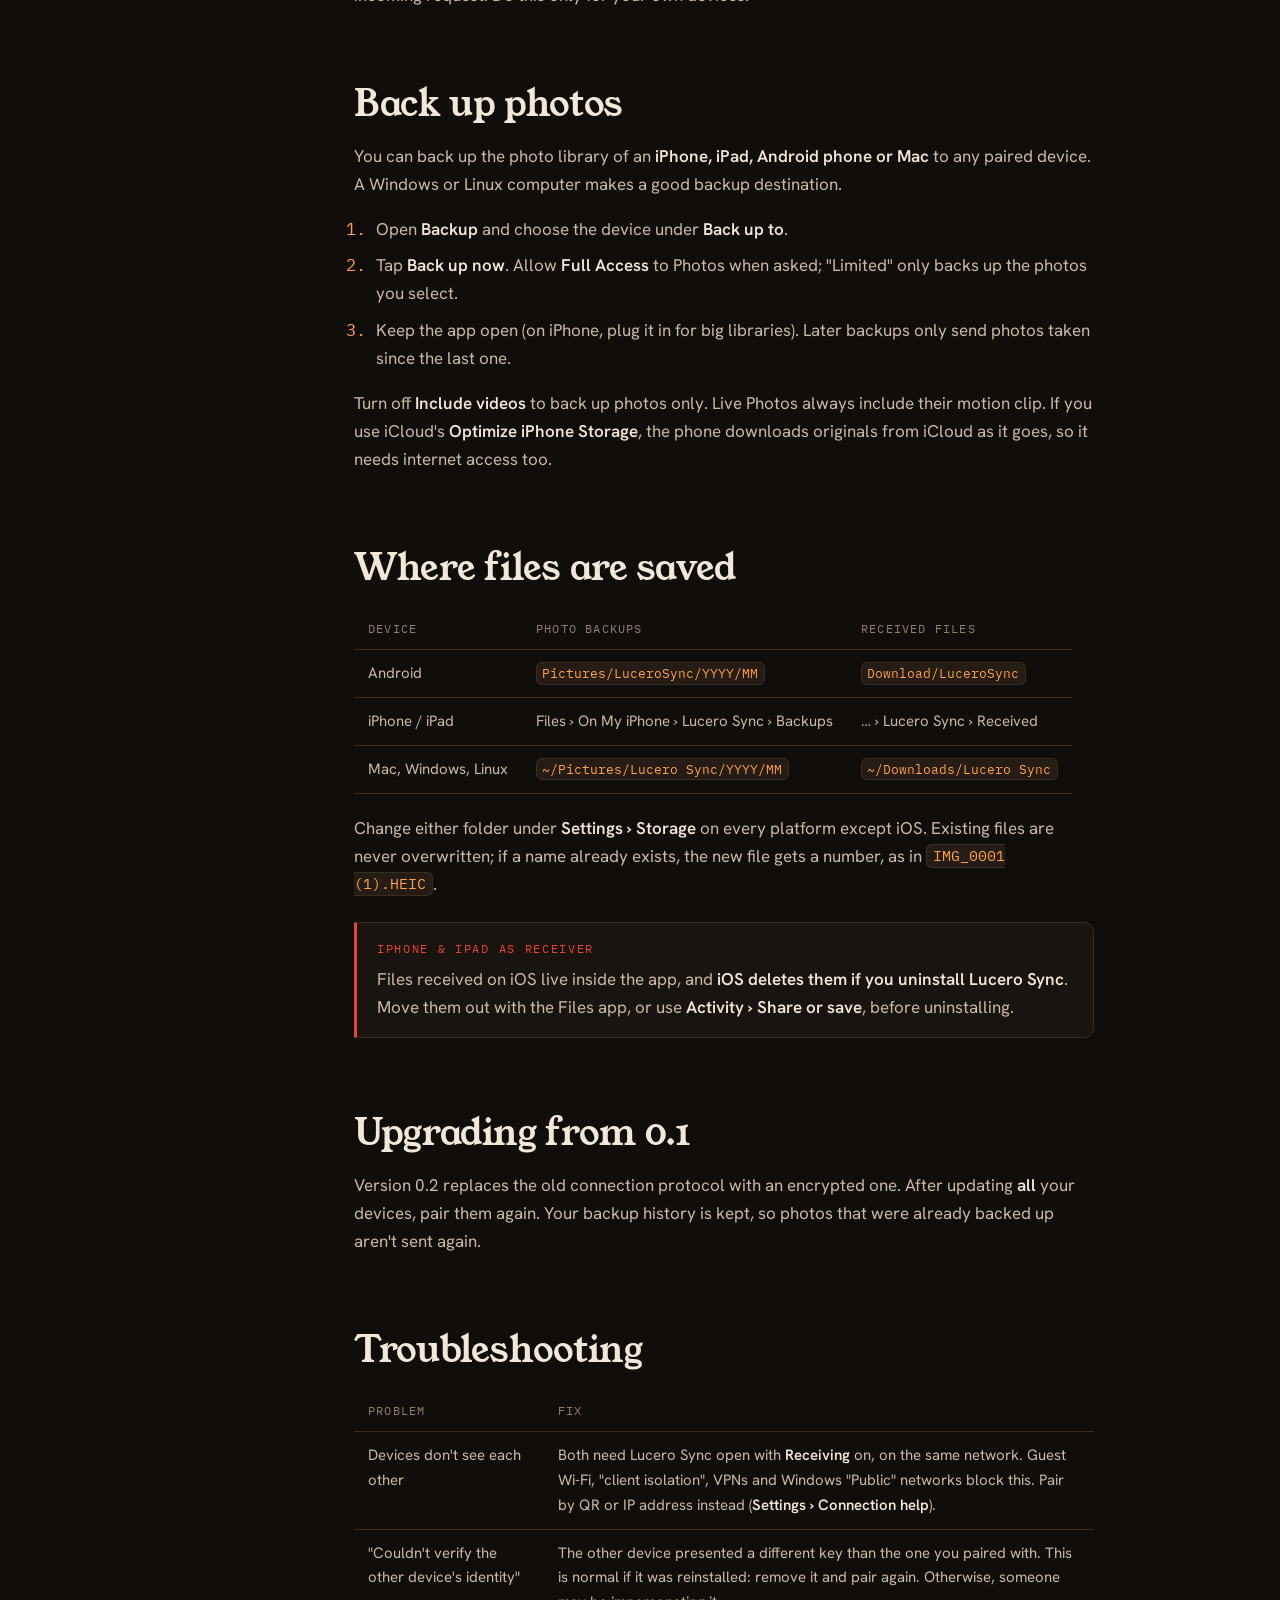
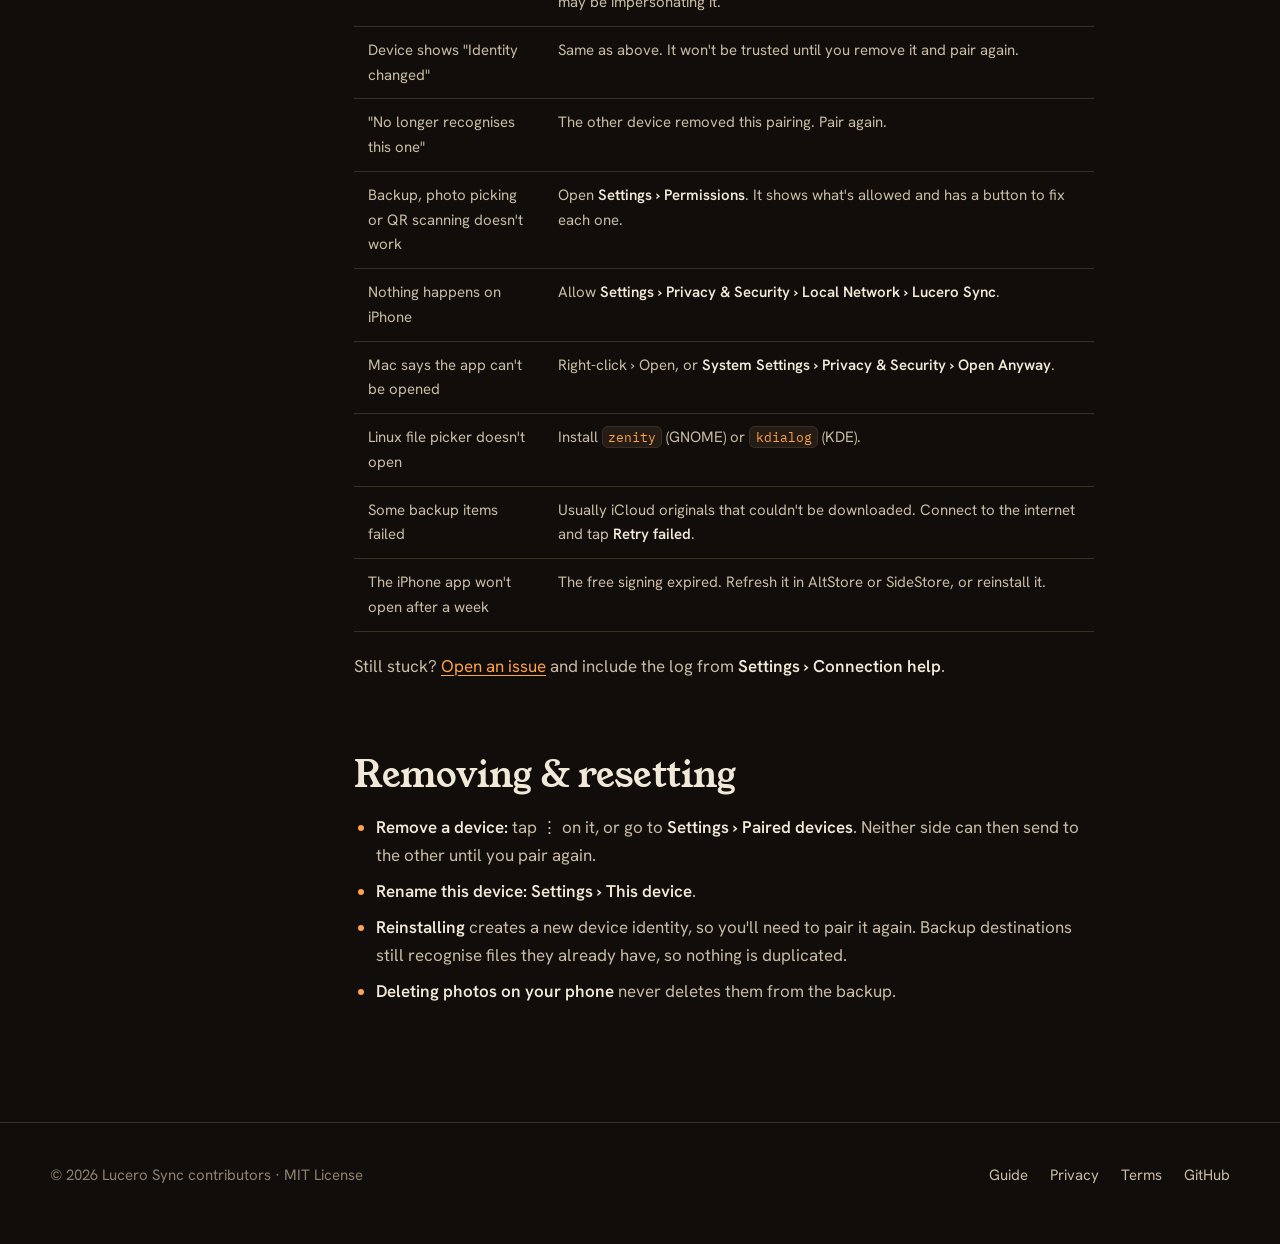
==== commit bbfca79b: "Release 0.2.1: permissions screen, macOS picker fix, site cache-busting - Settings › Permissions: Ph" ====
--- a/docs/guide.html
+++ b/docs/guide.html
@@ -10,7 +10,7 @@
   <link rel="preconnect" href="https://fonts.googleapis.com">
   <link rel="preconnect" href="https://fonts.gstatic.com" crossorigin>
   <link href="https://fonts.googleapis.com/css2?family=Hanken+Grotesk:wght@400;500;600&family=IBM+Plex+Mono:wght@400;500&family=Young+Serif&display=swap" rel="stylesheet">
-  <link rel="stylesheet" href="assets/site.css">
+  <link rel="stylesheet" href="assets/site.css?v=0.2.1">
 </head>
 <body>
 <a class="skip" href="#main">Skip to content</a>
@@ -190,6 +190,7 @@
           <tr><td>"Couldn't verify the other device's identity"</td><td>The other device presented a different key than the one you paired with. This is normal if it was reinstalled: remove it and pair again. Otherwise, someone may be impersonating it.</td></tr>
           <tr><td>Device shows "Identity changed"</td><td>Same as above. It won't be trusted until you remove it and pair again.</td></tr>
           <tr><td>"No longer recognises this one"</td><td>The other device removed this pairing. Pair again.</td></tr>
+          <tr><td>Backup, photo picking or QR scanning doesn't work</td><td>Open <strong>Settings › Permissions</strong>. It shows what's allowed and has a button to fix each one.</td></tr>
           <tr><td>Nothing happens on iPhone</td><td>Allow <strong>Settings › Privacy &amp; Security › Local Network › Lucero Sync</strong>.</td></tr>
           <tr><td>Mac says the app can't be opened</td><td>Right-click › Open, or <strong>System Settings › Privacy &amp; Security › Open Anyway</strong>.</td></tr>
           <tr><td>Linux file picker doesn't open</td><td>Install <code>zenity</code> (GNOME) or <code>kdialog</code> (KDE).</td></tr>
@@ -222,6 +223,6 @@
   </div>
 </footer>
 
-<script src="assets/site.js"></script>
+<script src="assets/site.js?v=0.2.1"></script>
 </body>
 </html>
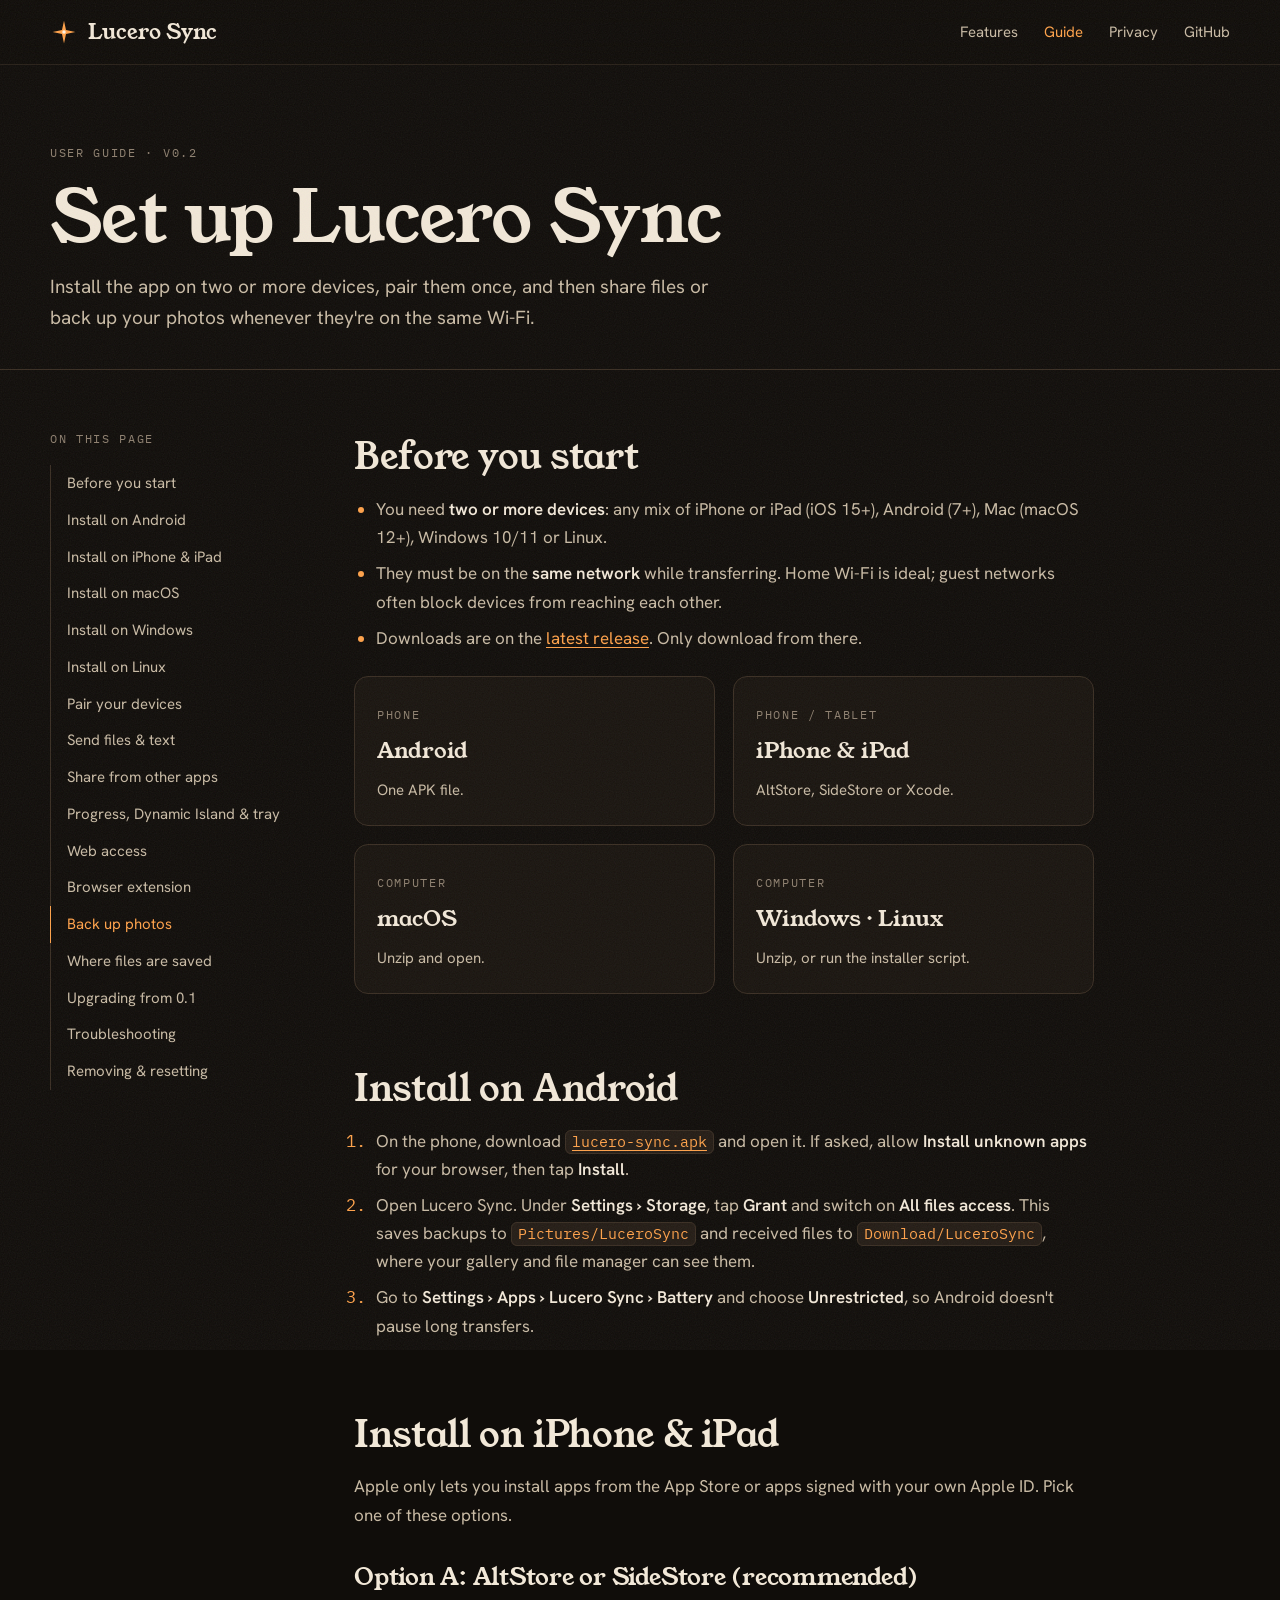
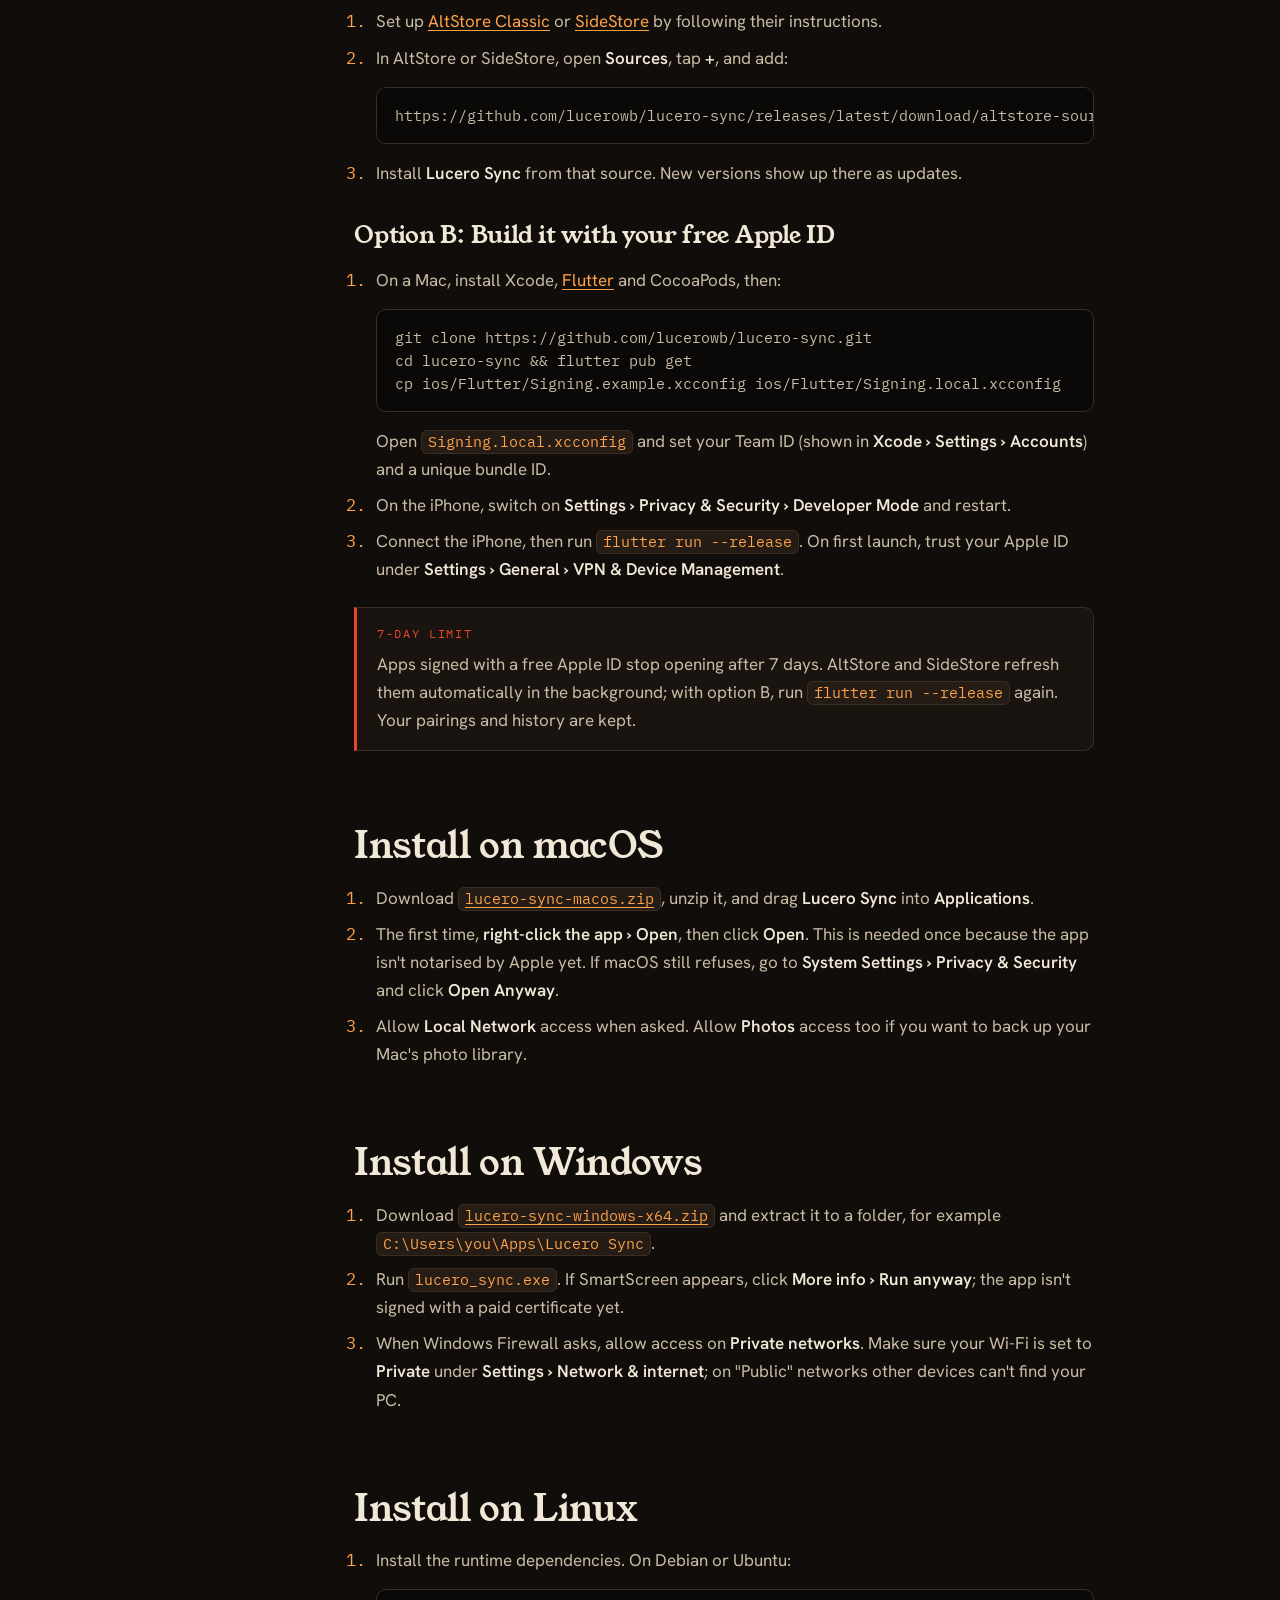
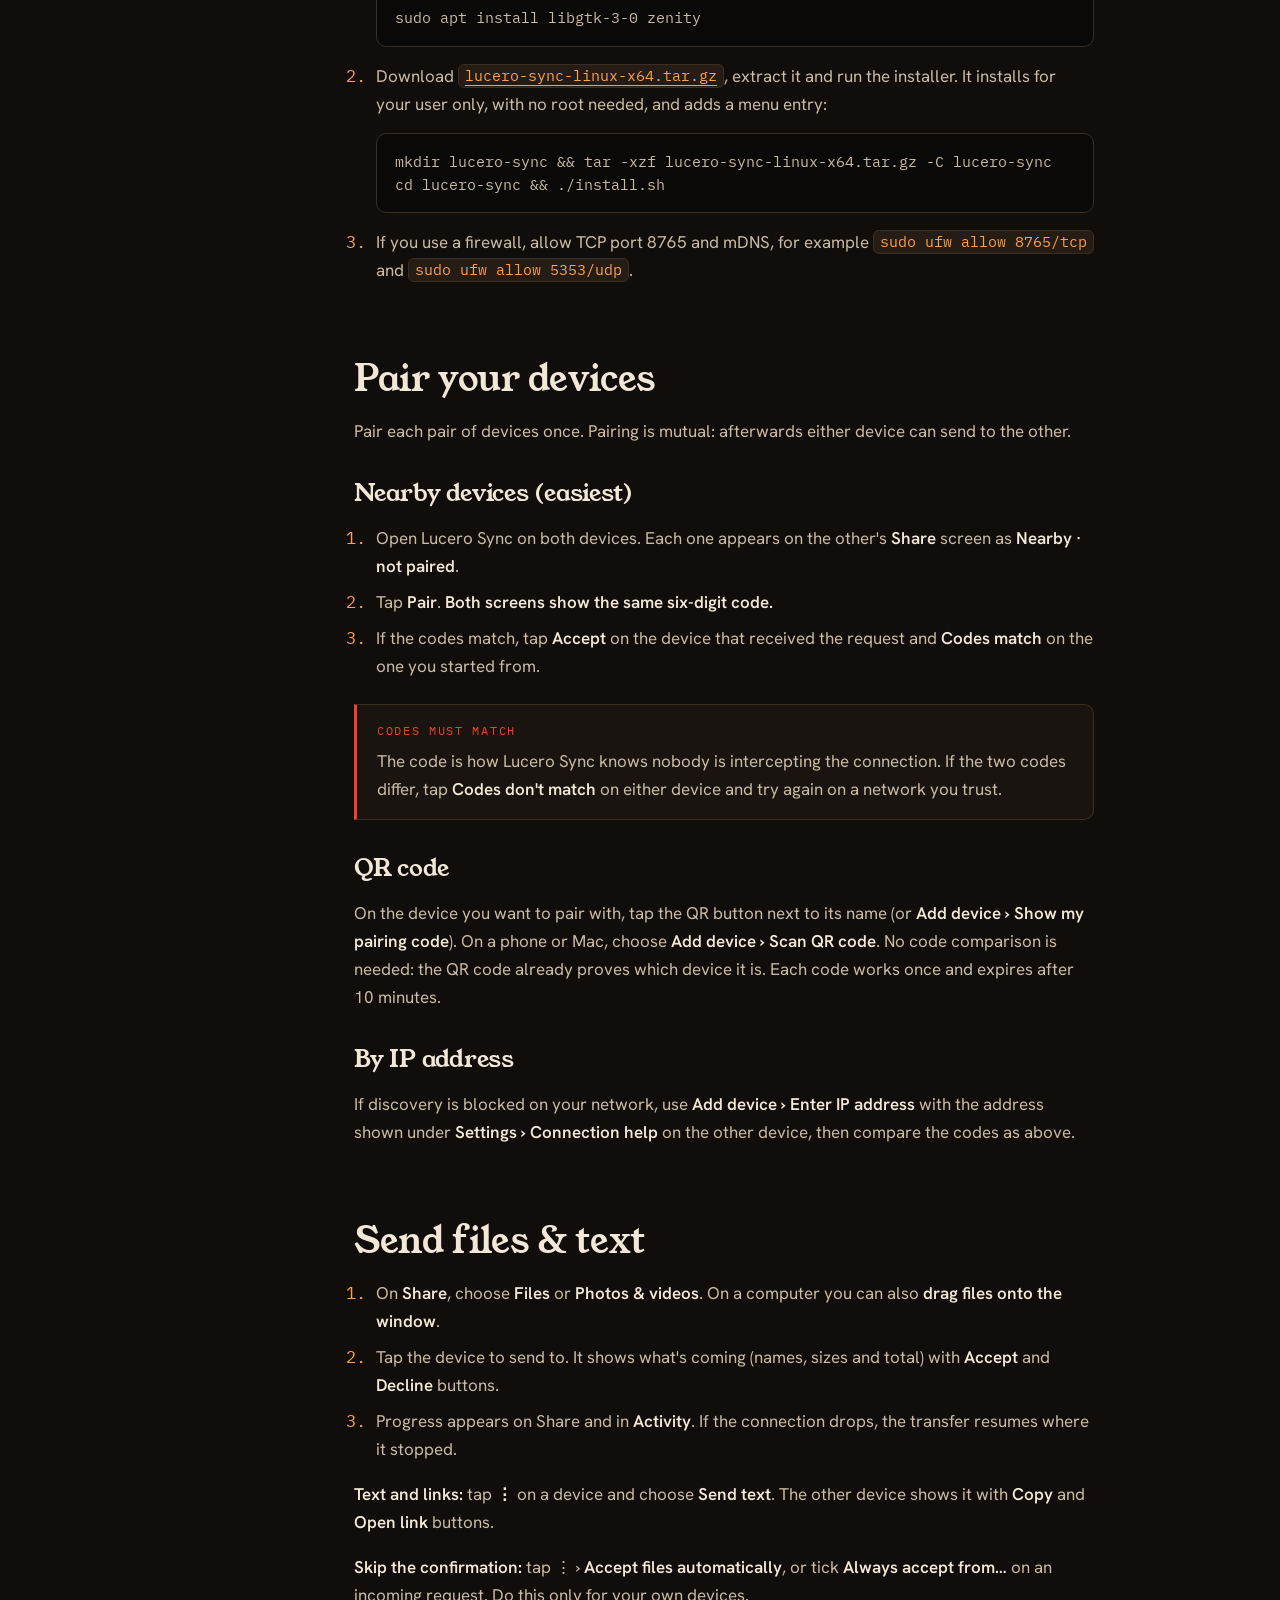
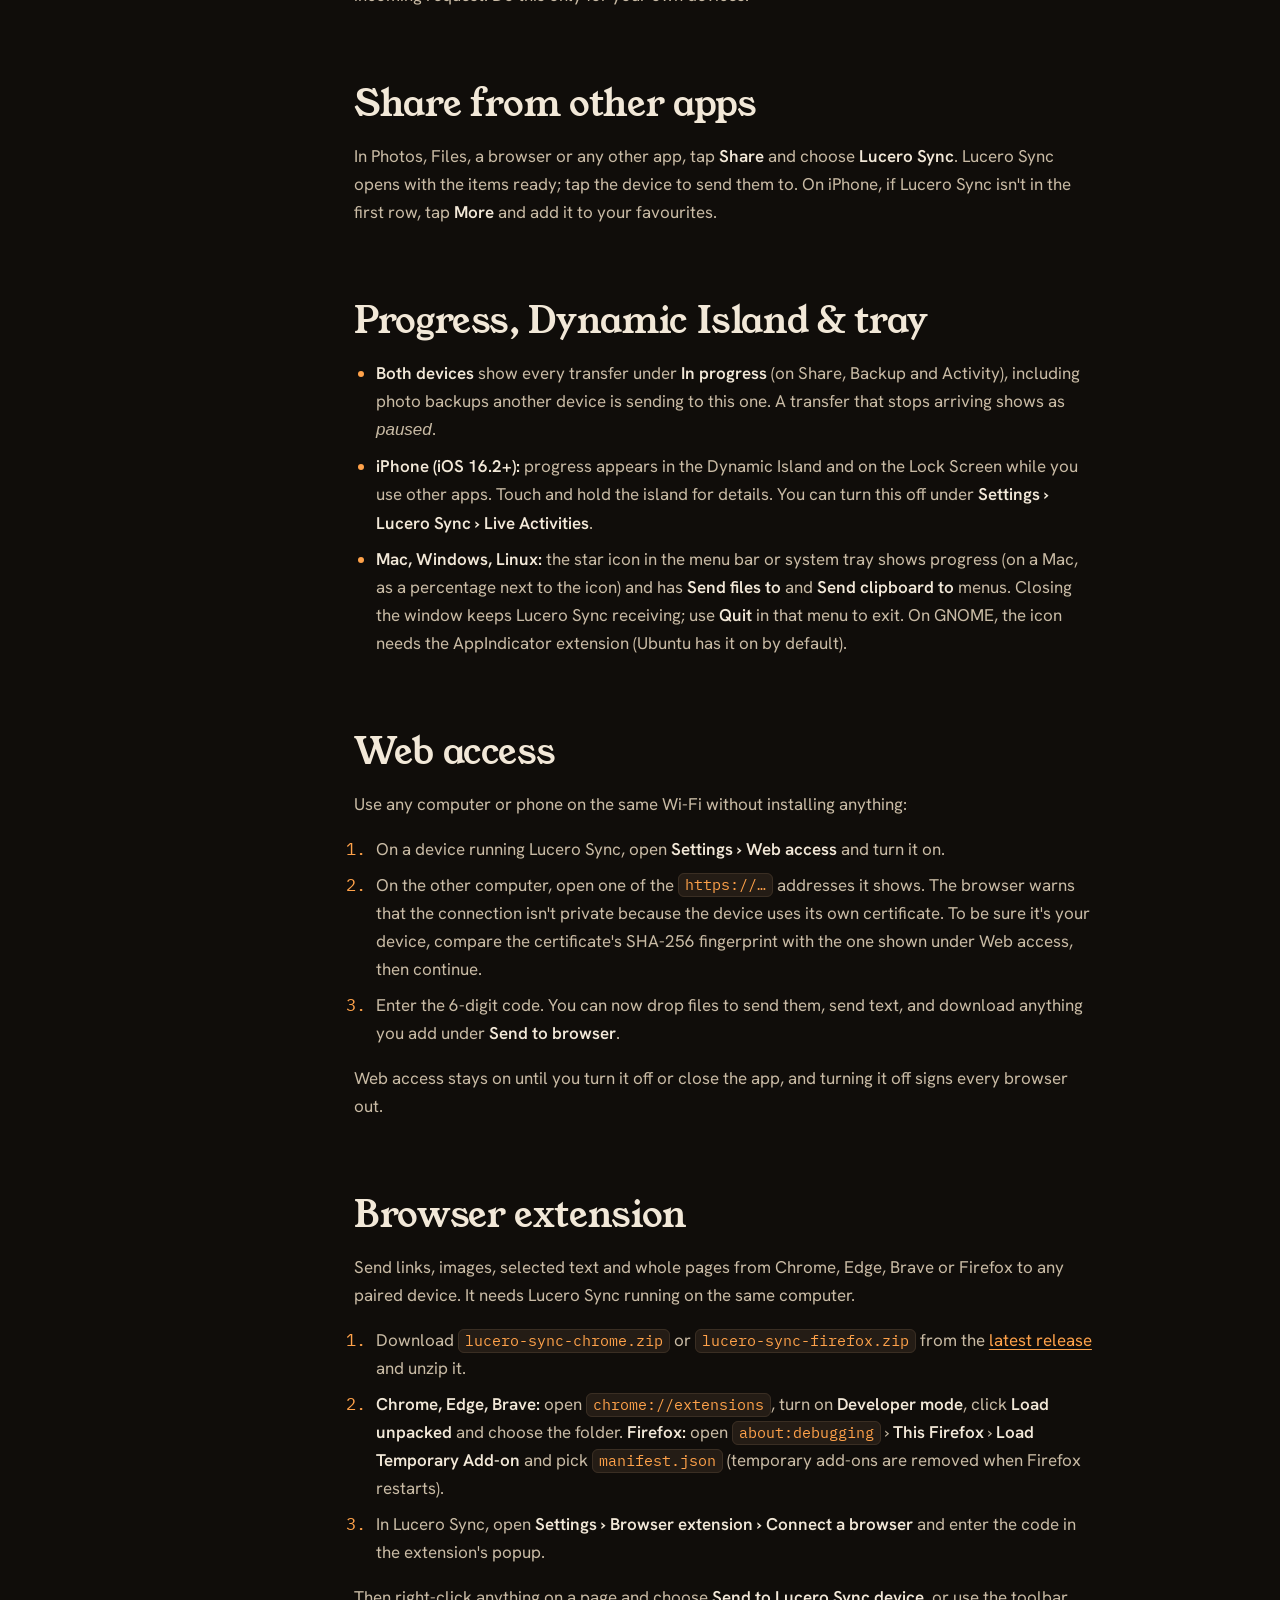
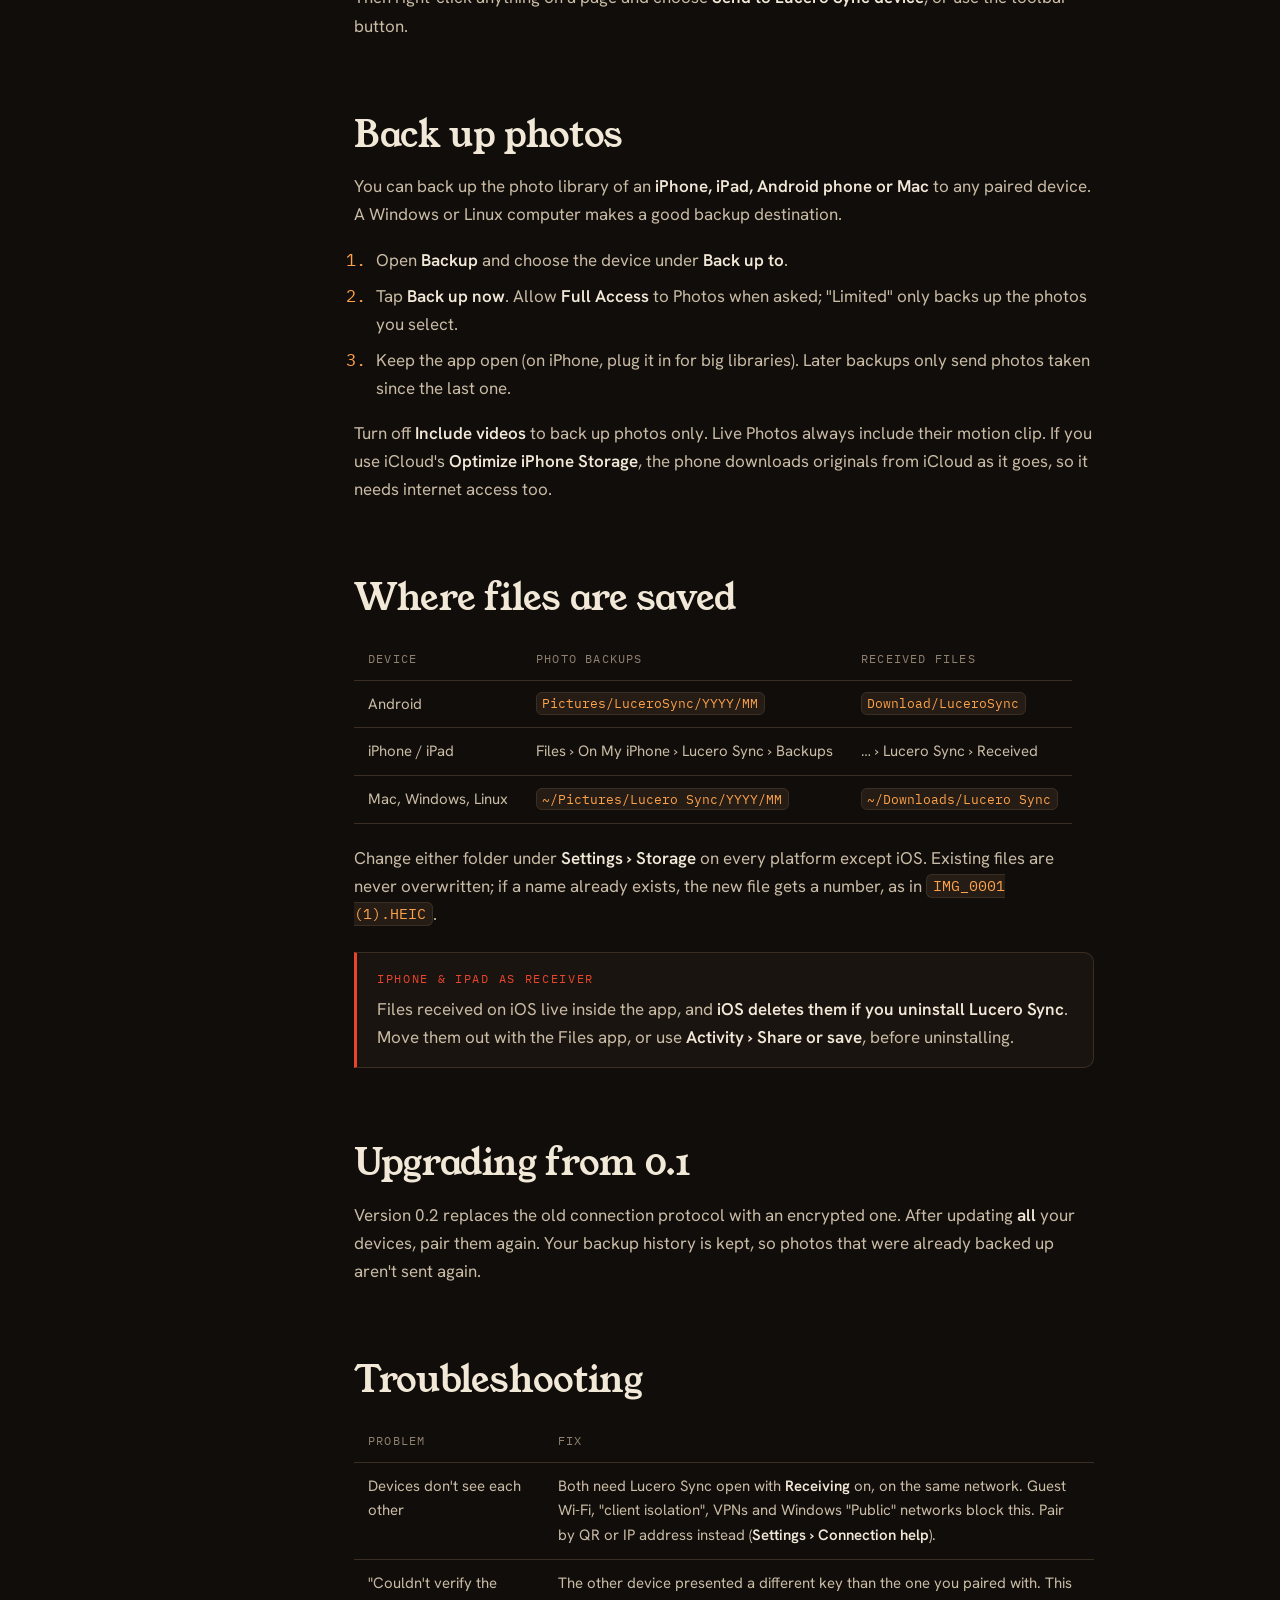
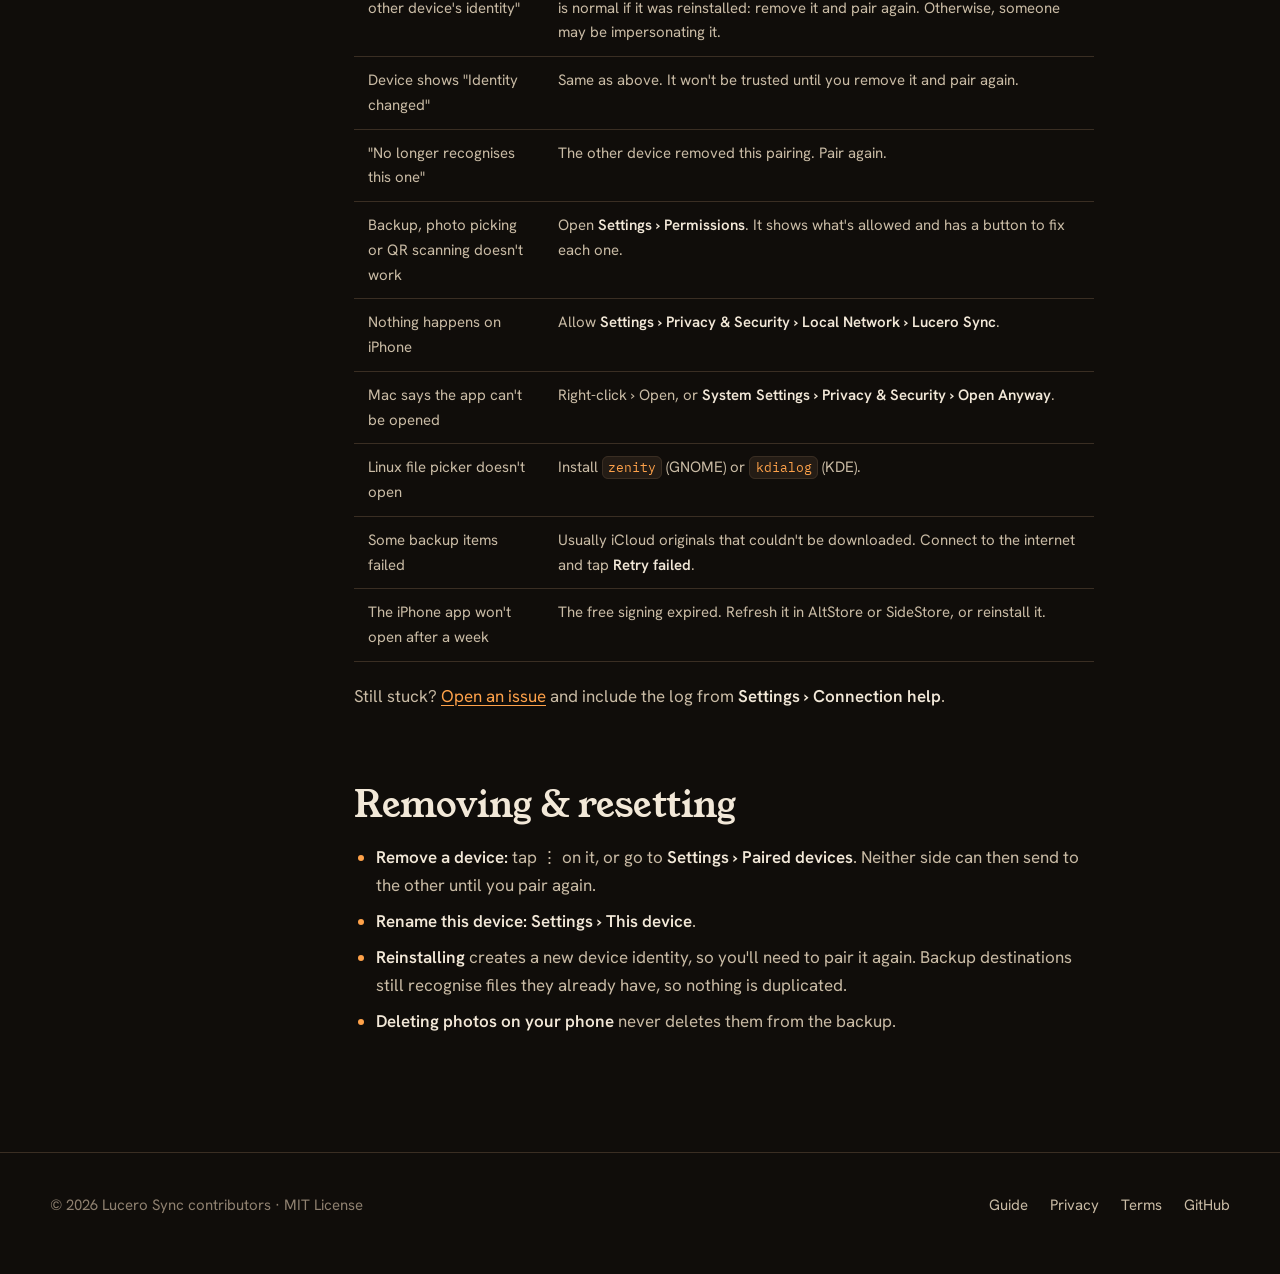
==== commit e292b837: "Add share-sheet targets, Live Activity and 0.3.0 docs; fix iOS freezes - iOS share extension and And" ====
--- a/docs/guide.html
+++ b/docs/guide.html
@@ -10,7 +10,7 @@
   <link rel="preconnect" href="https://fonts.googleapis.com">
   <link rel="preconnect" href="https://fonts.gstatic.com" crossorigin>
   <link href="https://fonts.googleapis.com/css2?family=Hanken+Grotesk:wght@400;500;600&family=IBM+Plex+Mono:wght@400;500&family=Young+Serif&display=swap" rel="stylesheet">
-  <link rel="stylesheet" href="assets/site.css?v=0.2.1">
+  <link rel="stylesheet" href="assets/site.css?v=0.3.0">
 </head>
 <body>
 <a class="skip" href="#main">Skip to content</a>
@@ -52,6 +52,10 @@
         <li><a href="#linux">Install on Linux</a></li>
         <li><a href="#pair">Pair your devices</a></li>
         <li><a href="#share">Send files &amp; text</a></li>
+        <li><a href="#from-apps">Share from other apps</a></li>
+        <li><a href="#progress">Progress, Dynamic Island &amp; tray</a></li>
+        <li><a href="#web">Web access</a></li>
+        <li><a href="#extension">Browser extension</a></li>
         <li><a href="#backup">Back up photos</a></li>
         <li><a href="#files">Where files are saved</a></li>
         <li><a href="#upgrade">Upgrading from 0.1</a></li>
@@ -154,6 +158,34 @@
       </ol>
       <p><strong>Text and links:</strong> tap <strong>⋮</strong> on a device and choose <strong>Send text</strong>. The other device shows it with <strong>Copy</strong> and <strong>Open link</strong> buttons.</p>
       <p><strong>Skip the confirmation:</strong> tap ⋮ › <strong>Accept files automatically</strong>, or tick <strong>Always accept from…</strong> on an incoming request. Do this only for your own devices.</p>
+
+      <h2 id="from-apps">Share from other apps</h2>
+      <p>In Photos, Files, a browser or any other app, tap <strong>Share</strong> and choose <strong>Lucero Sync</strong>. Lucero Sync opens with the items ready; tap the device to send them to. On iPhone, if Lucero Sync isn't in the first row, tap <strong>More</strong> and add it to your favourites.</p>
+
+      <h2 id="progress">Progress, Dynamic Island &amp; tray</h2>
+      <ul>
+        <li><strong>Both devices</strong> show every transfer under <strong>In progress</strong> (on Share, Backup and Activity), including photo backups another device is sending to this one. A transfer that stops arriving shows as <em>paused</em>.</li>
+        <li><strong>iPhone (iOS 16.2+):</strong> progress appears in the Dynamic Island and on the Lock Screen while you use other apps. Touch and hold the island for details. You can turn this off under <strong>Settings › Lucero Sync › Live Activities</strong>.</li>
+        <li><strong>Mac, Windows, Linux:</strong> the star icon in the menu bar or system tray shows progress (on a Mac, as a percentage next to the icon) and has <strong>Send files to</strong> and <strong>Send clipboard to</strong> menus. Closing the window keeps Lucero Sync receiving; use <strong>Quit</strong> in that menu to exit. On GNOME, the icon needs the AppIndicator extension (Ubuntu has it on by default).</li>
+      </ul>
+
+      <h2 id="web">Web access</h2>
+      <p>Use any computer or phone on the same Wi-Fi without installing anything:</p>
+      <ol>
+        <li>On a device running Lucero Sync, open <strong>Settings › Web access</strong> and turn it on.</li>
+        <li>On the other computer, open one of the <code>https://…</code> addresses it shows. The browser warns that the connection isn't private because the device uses its own certificate. To be sure it's your device, compare the certificate's SHA-256 fingerprint with the one shown under Web access, then continue.</li>
+        <li>Enter the 6-digit code. You can now drop files to send them, send text, and download anything you add under <strong>Send to browser</strong>.</li>
+      </ol>
+      <p>Web access stays on until you turn it off or close the app, and turning it off signs every browser out.</p>
+
+      <h2 id="extension">Browser extension</h2>
+      <p>Send links, images, selected text and whole pages from Chrome, Edge, Brave or Firefox to any paired device. It needs Lucero Sync running on the same computer.</p>
+      <ol>
+        <li>Download <code>lucero-sync-chrome.zip</code> or <code>lucero-sync-firefox.zip</code> from the <a href="https://github.com/lucerowb/lucero-sync/releases/latest">latest release</a> and unzip it.</li>
+        <li><strong>Chrome, Edge, Brave:</strong> open <code>chrome://extensions</code>, turn on <strong>Developer mode</strong>, click <strong>Load unpacked</strong> and choose the folder. <strong>Firefox:</strong> open <code>about:debugging</code> › <strong>This Firefox</strong> › <strong>Load Temporary Add-on</strong> and pick <code>manifest.json</code> (temporary add-ons are removed when Firefox restarts).</li>
+        <li>In Lucero Sync, open <strong>Settings › Browser extension › Connect a browser</strong> and enter the code in the extension's popup.</li>
+      </ol>
+      <p>Then right-click anything on a page and choose <strong>Send to Lucero Sync device</strong>, or use the toolbar button.</p>
 
       <h2 id="backup">Back up photos</h2>
       <p>You can back up the photo library of an <strong>iPhone, iPad, Android phone or Mac</strong> to any paired device. A Windows or Linux computer makes a good backup destination.</p>
@@ -223,6 +255,6 @@
   </div>
 </footer>
 
-<script src="assets/site.js?v=0.2.1"></script>
+<script src="assets/site.js?v=0.3.0"></script>
 </body>
 </html>
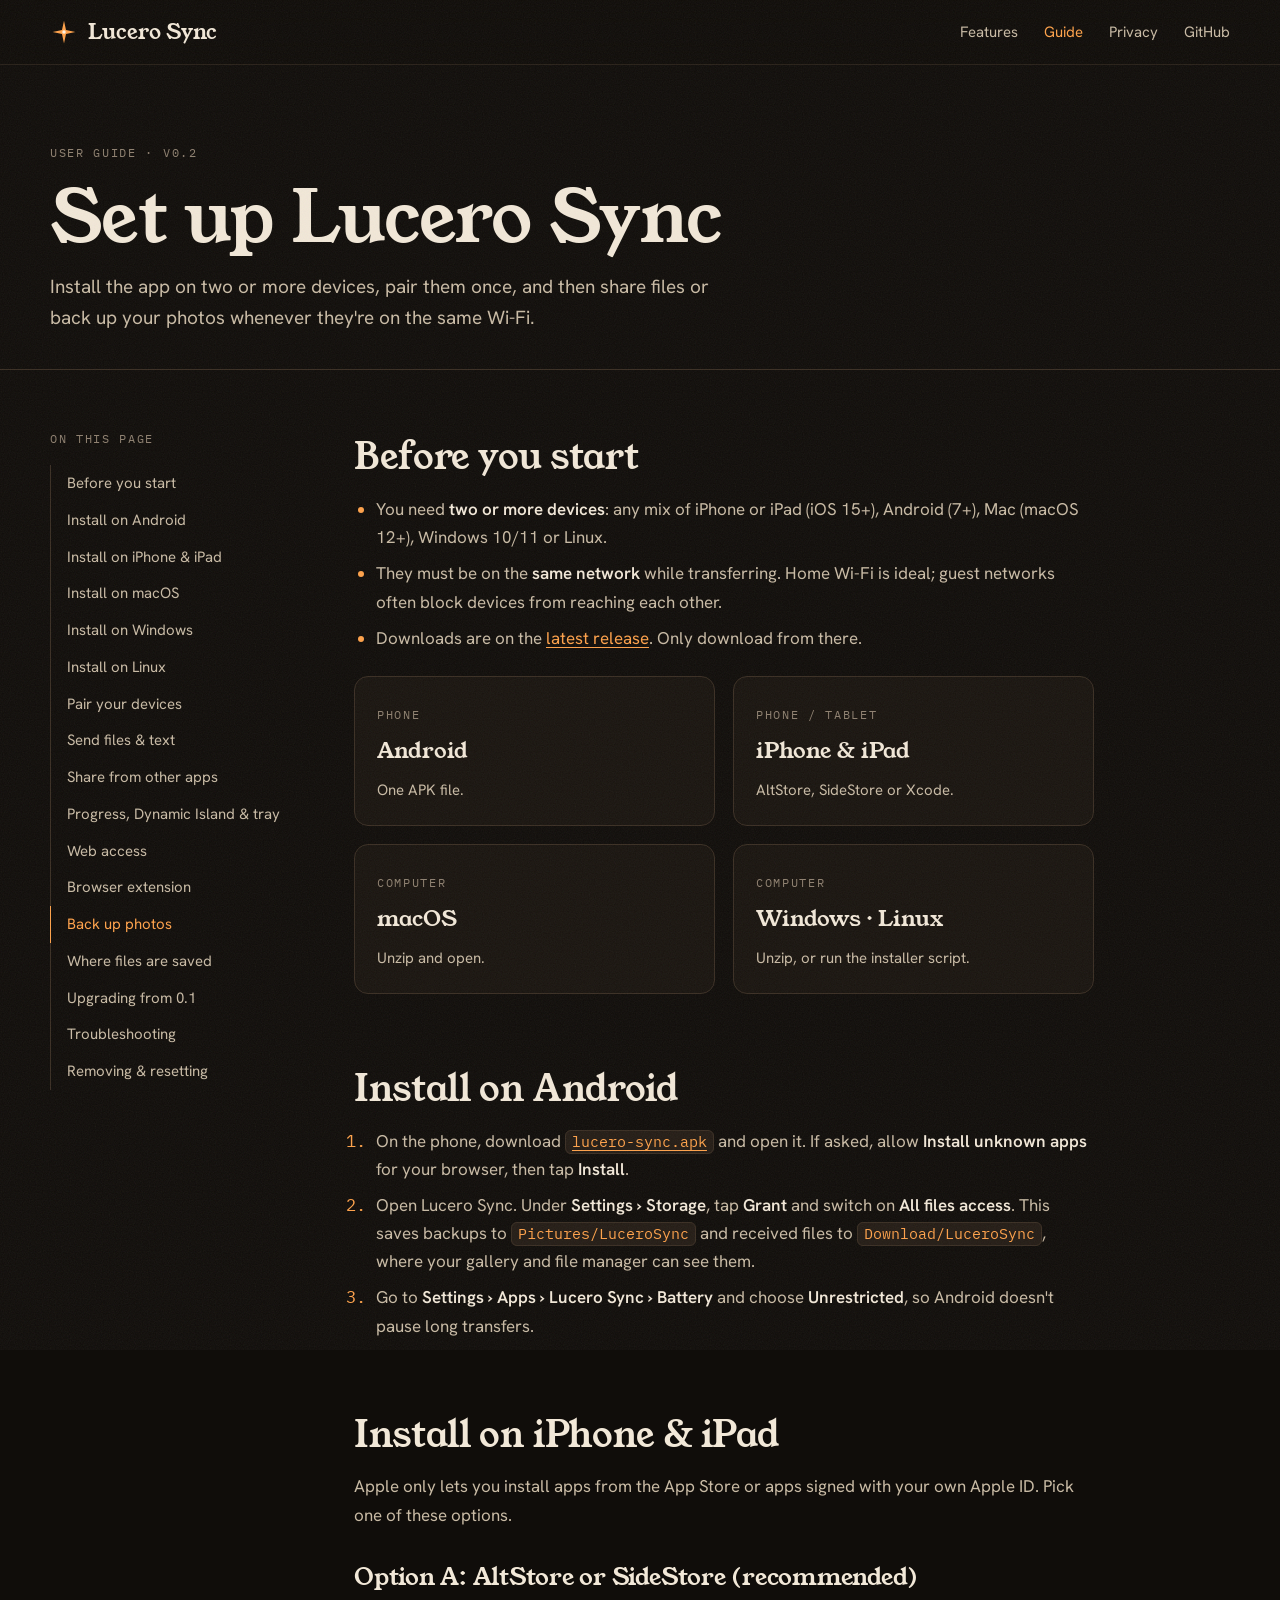
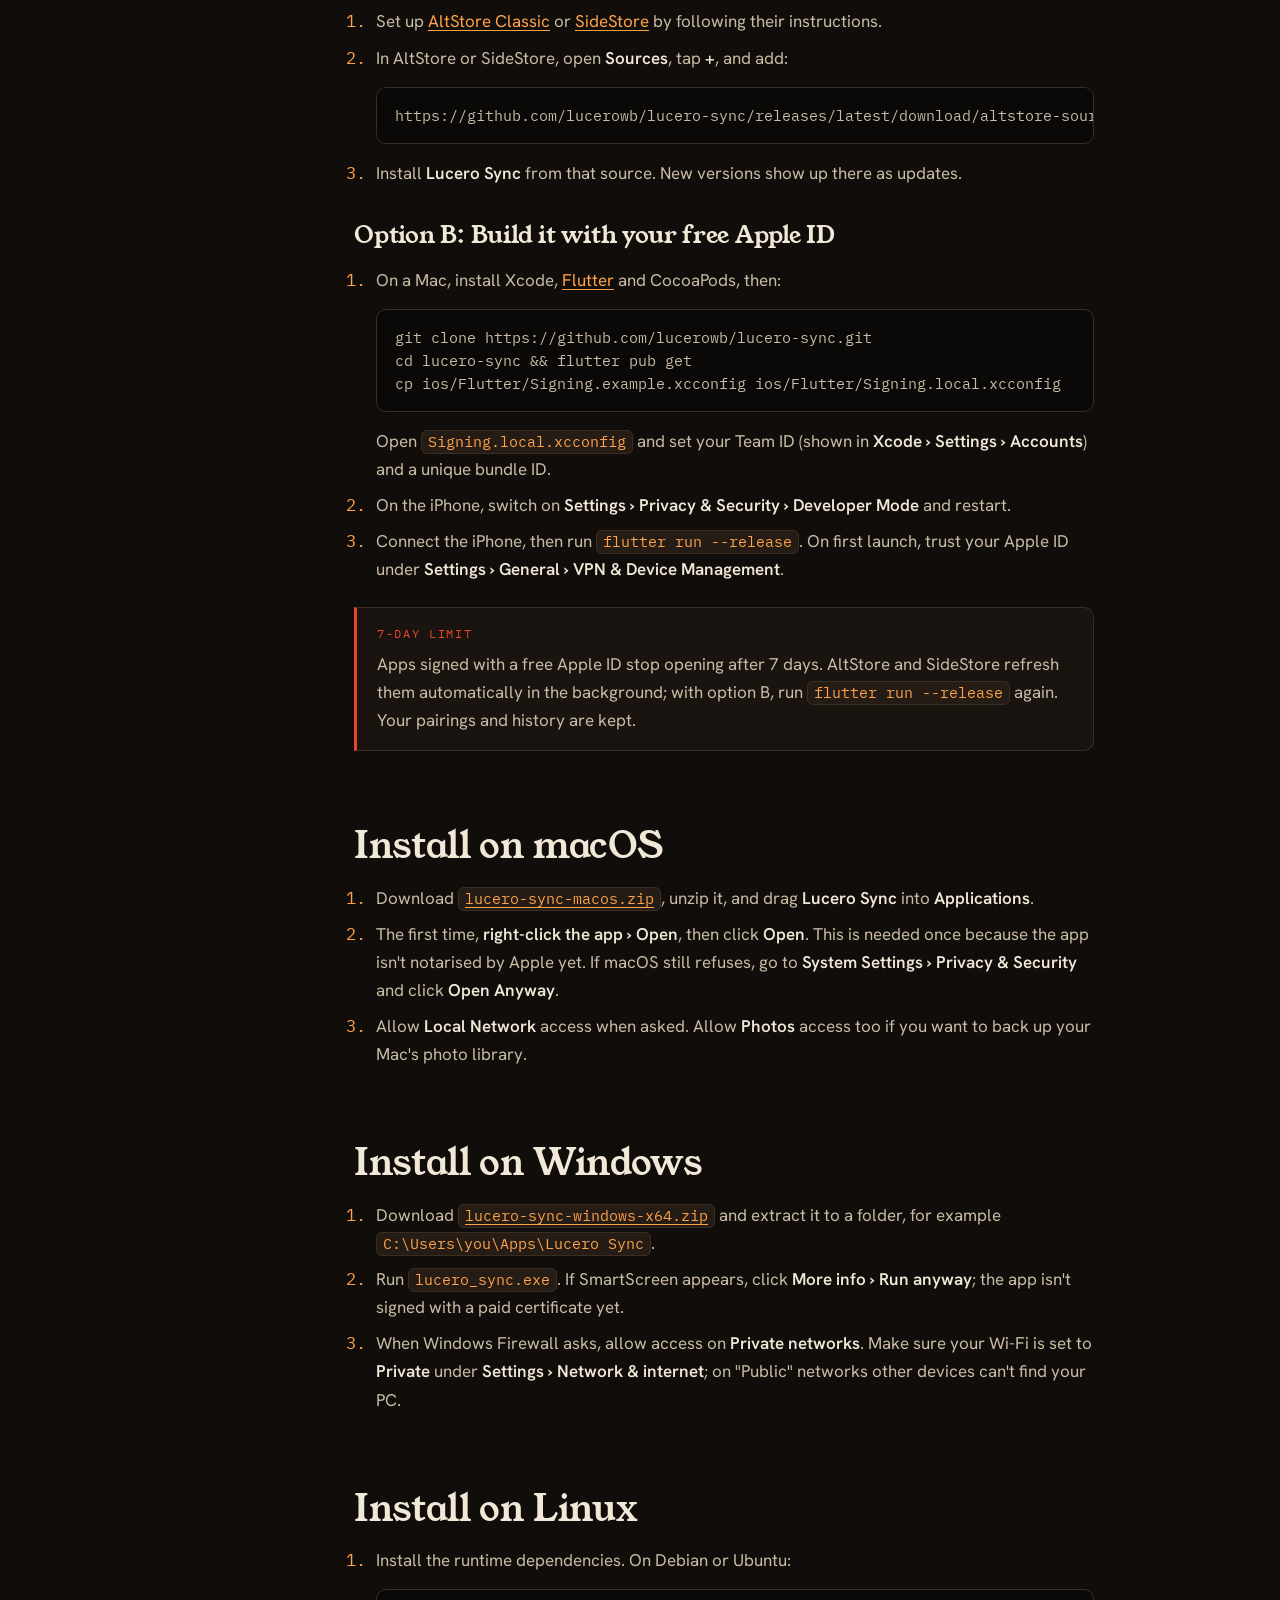
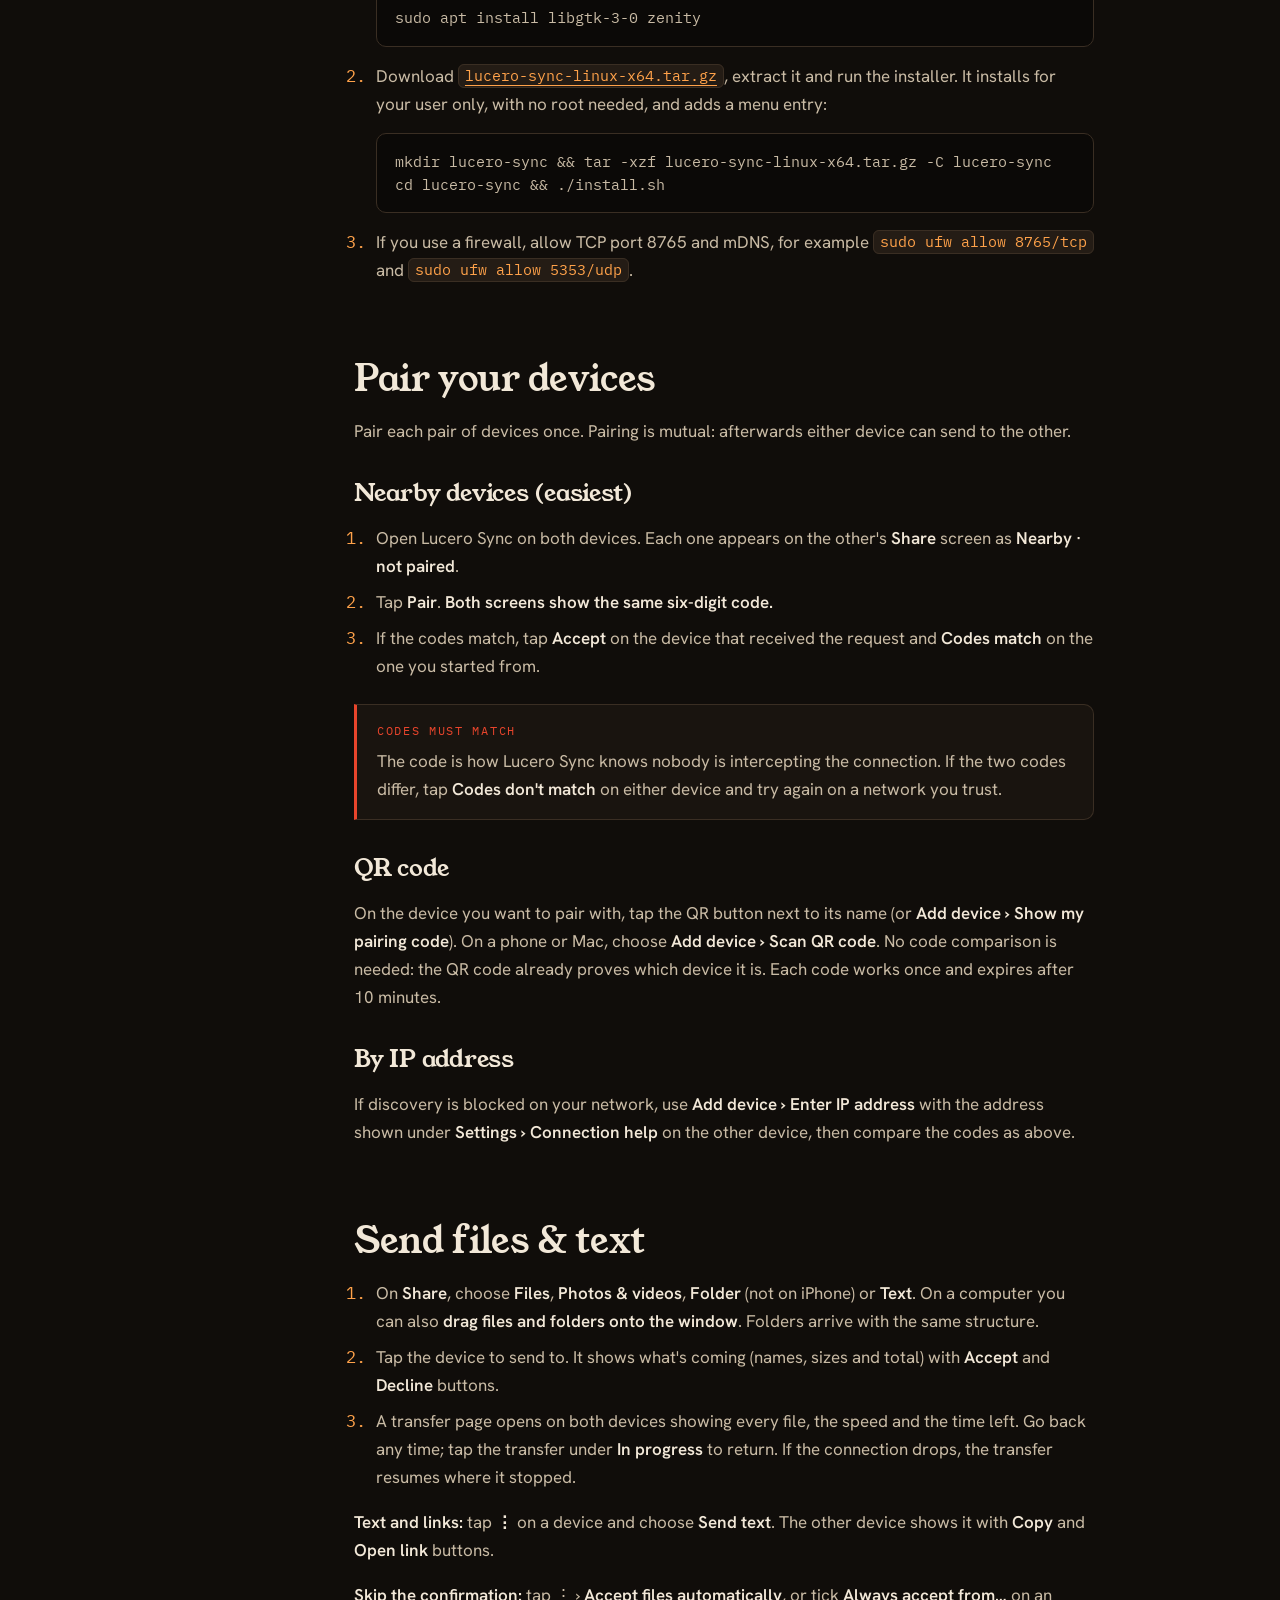
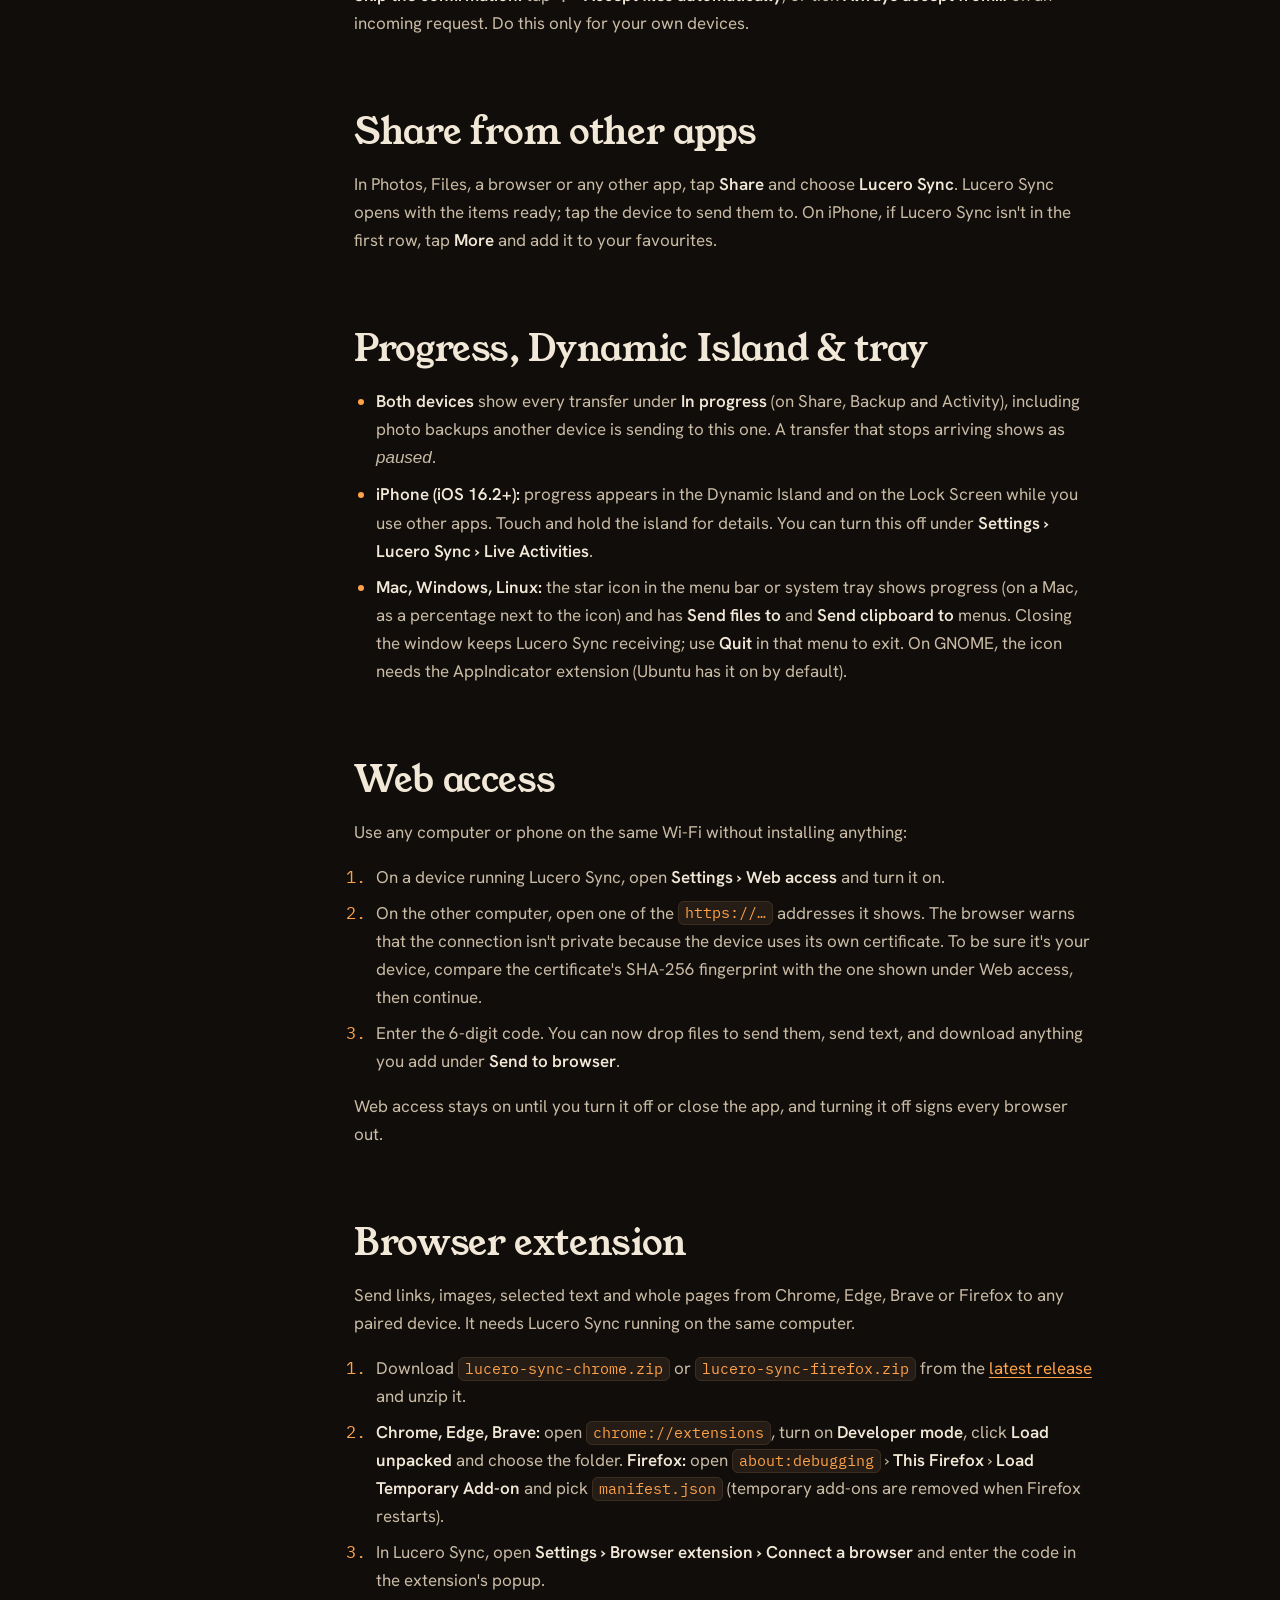
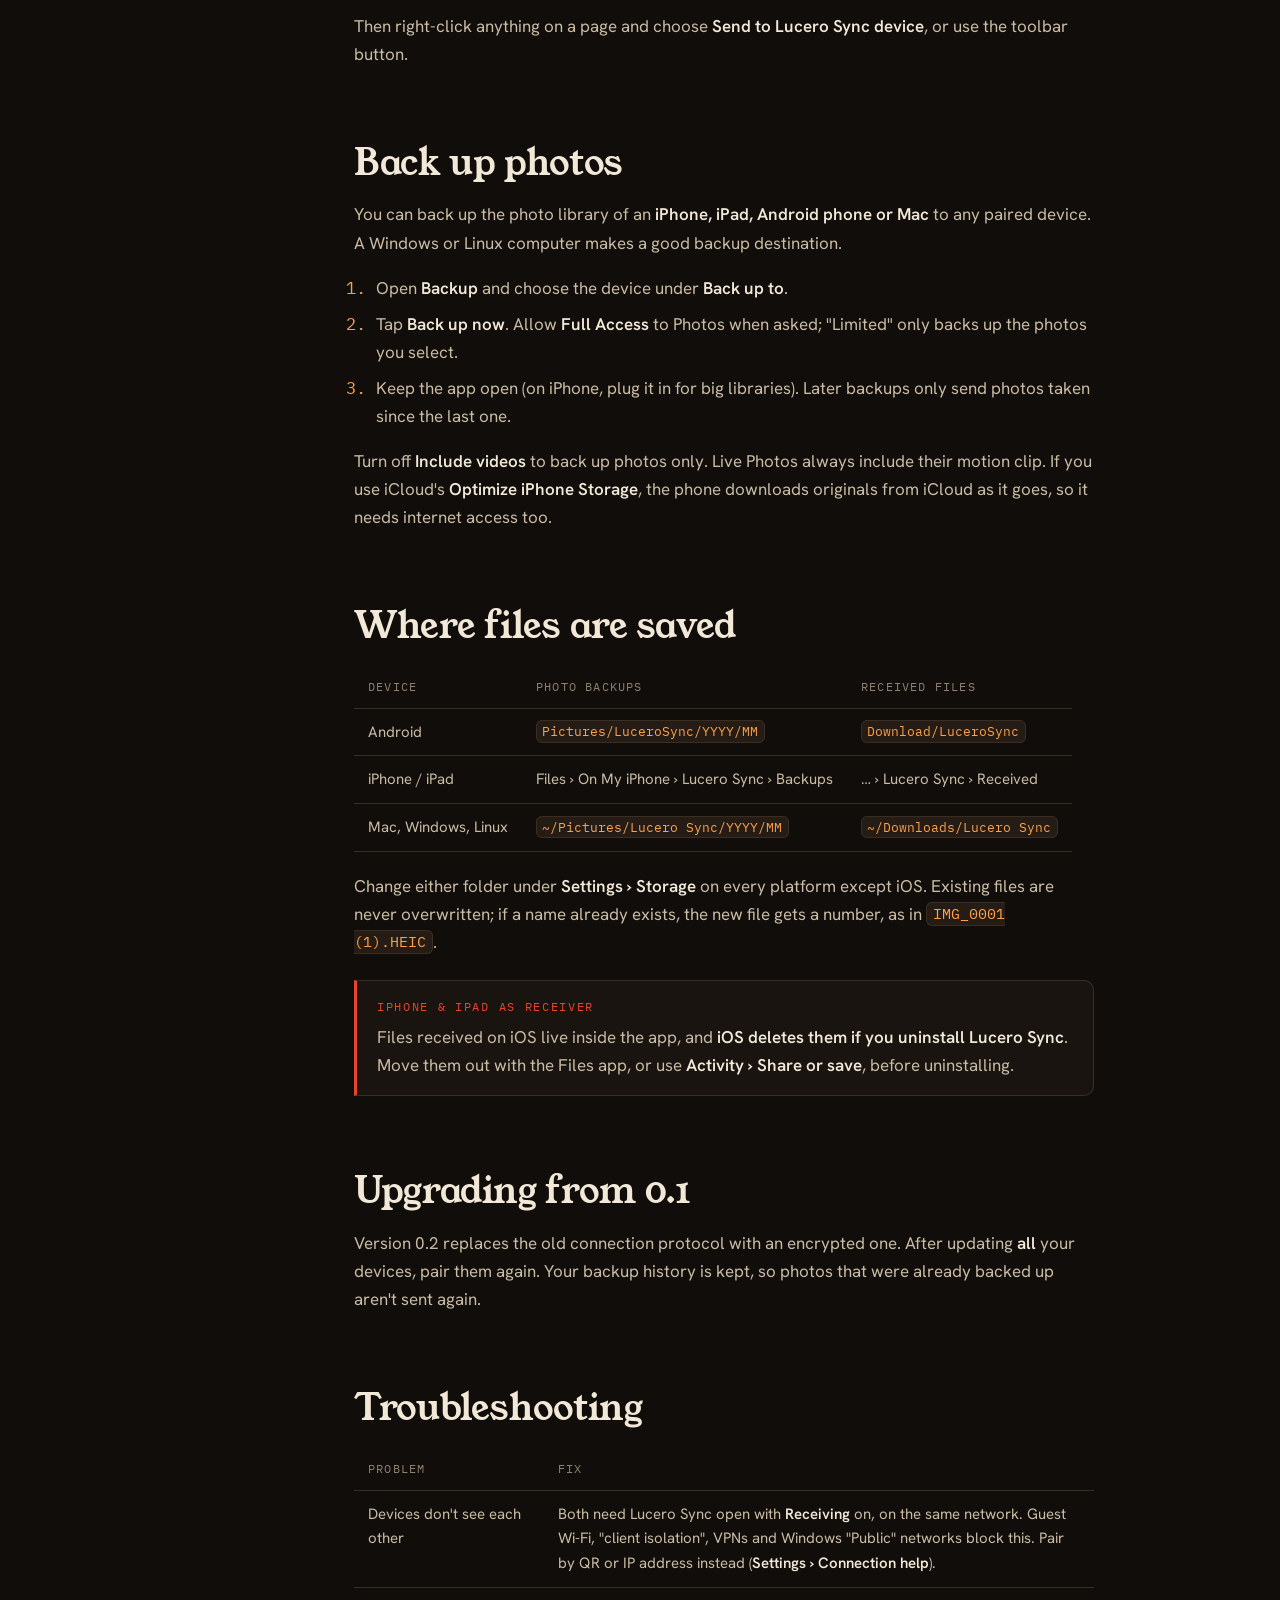
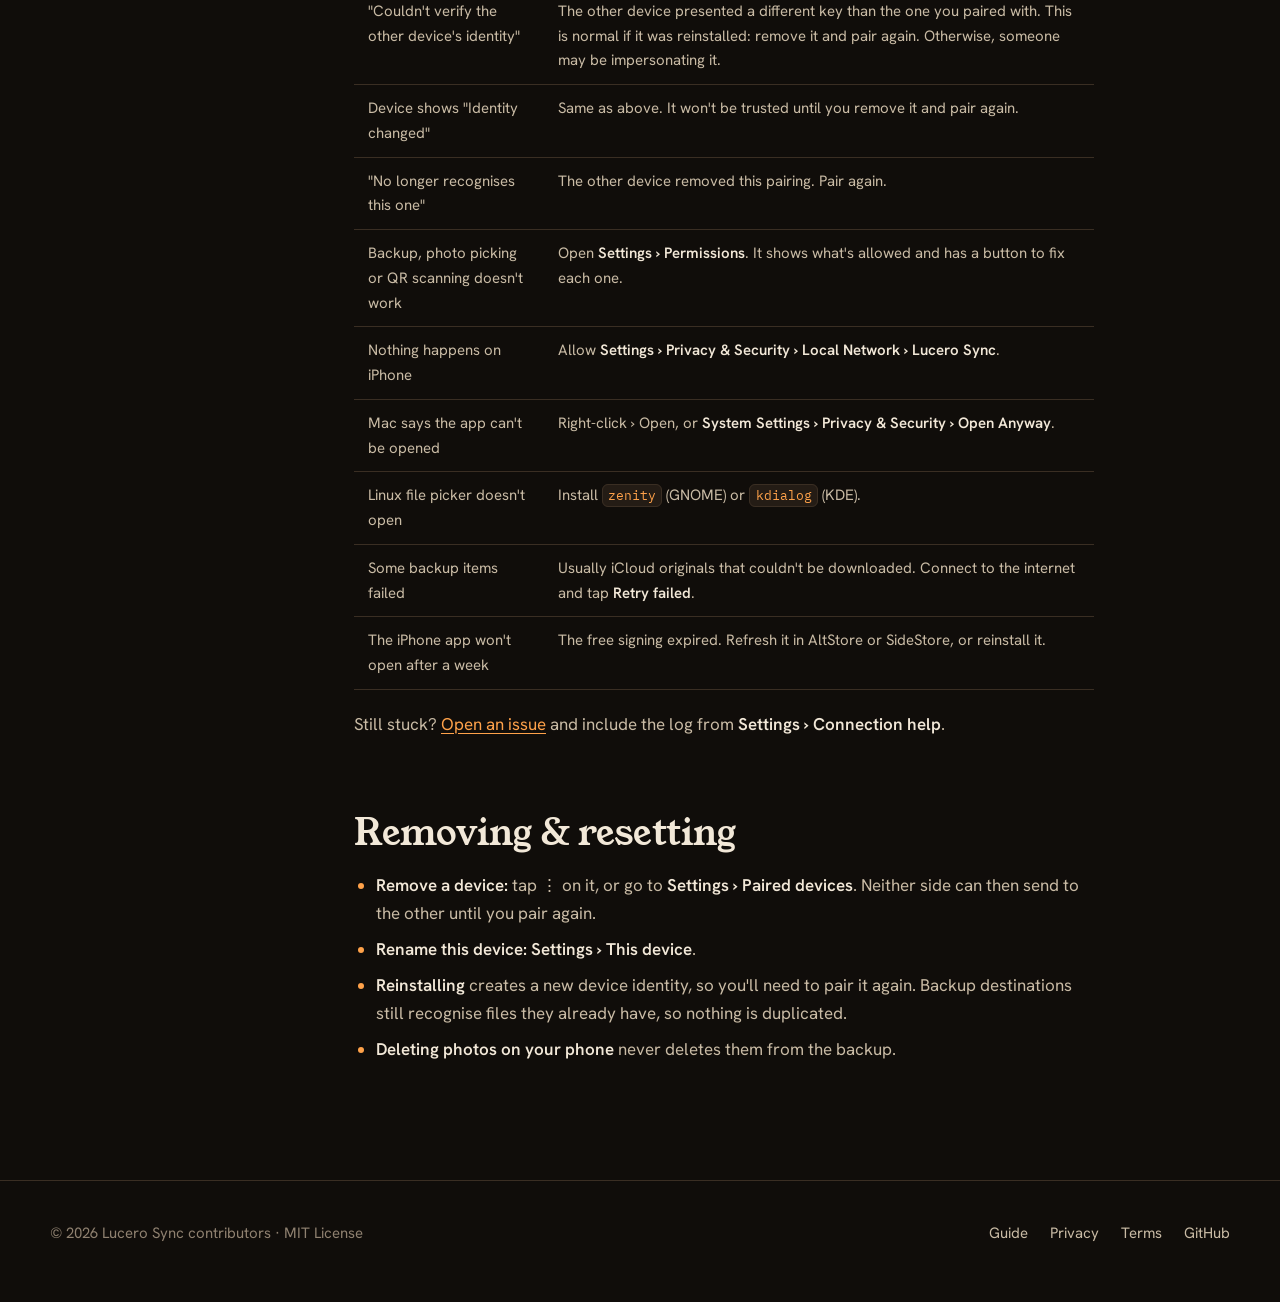
==== commit ebe68e3f: "Add folder transfers and a per-file transfer page - Send folders (picker on desktop/Android, drag an" ====
--- a/docs/guide.html
+++ b/docs/guide.html
@@ -152,9 +152,9 @@
 
       <h2 id="share">Send files &amp; text</h2>
       <ol>
-        <li>On <strong>Share</strong>, choose <strong>Files</strong> or <strong>Photos &amp; videos</strong>. On a computer you can also <strong>drag files onto the window</strong>.</li>
+        <li>On <strong>Share</strong>, choose <strong>Files</strong>, <strong>Photos &amp; videos</strong>, <strong>Folder</strong> (not on iPhone) or <strong>Text</strong>. On a computer you can also <strong>drag files and folders onto the window</strong>. Folders arrive with the same structure.</li>
         <li>Tap the device to send to. It shows what's coming (names, sizes and total) with <strong>Accept</strong> and <strong>Decline</strong> buttons.</li>
-        <li>Progress appears on Share and in <strong>Activity</strong>. If the connection drops, the transfer resumes where it stopped.</li>
+        <li>A transfer page opens on both devices showing every file, the speed and the time left. Go back any time; tap the transfer under <strong>In progress</strong> to return. If the connection drops, the transfer resumes where it stopped.</li>
       </ol>
       <p><strong>Text and links:</strong> tap <strong>⋮</strong> on a device and choose <strong>Send text</strong>. The other device shows it with <strong>Copy</strong> and <strong>Open link</strong> buttons.</p>
       <p><strong>Skip the confirmation:</strong> tap ⋮ › <strong>Accept files automatically</strong>, or tick <strong>Always accept from…</strong> on an incoming request. Do this only for your own devices.</p>
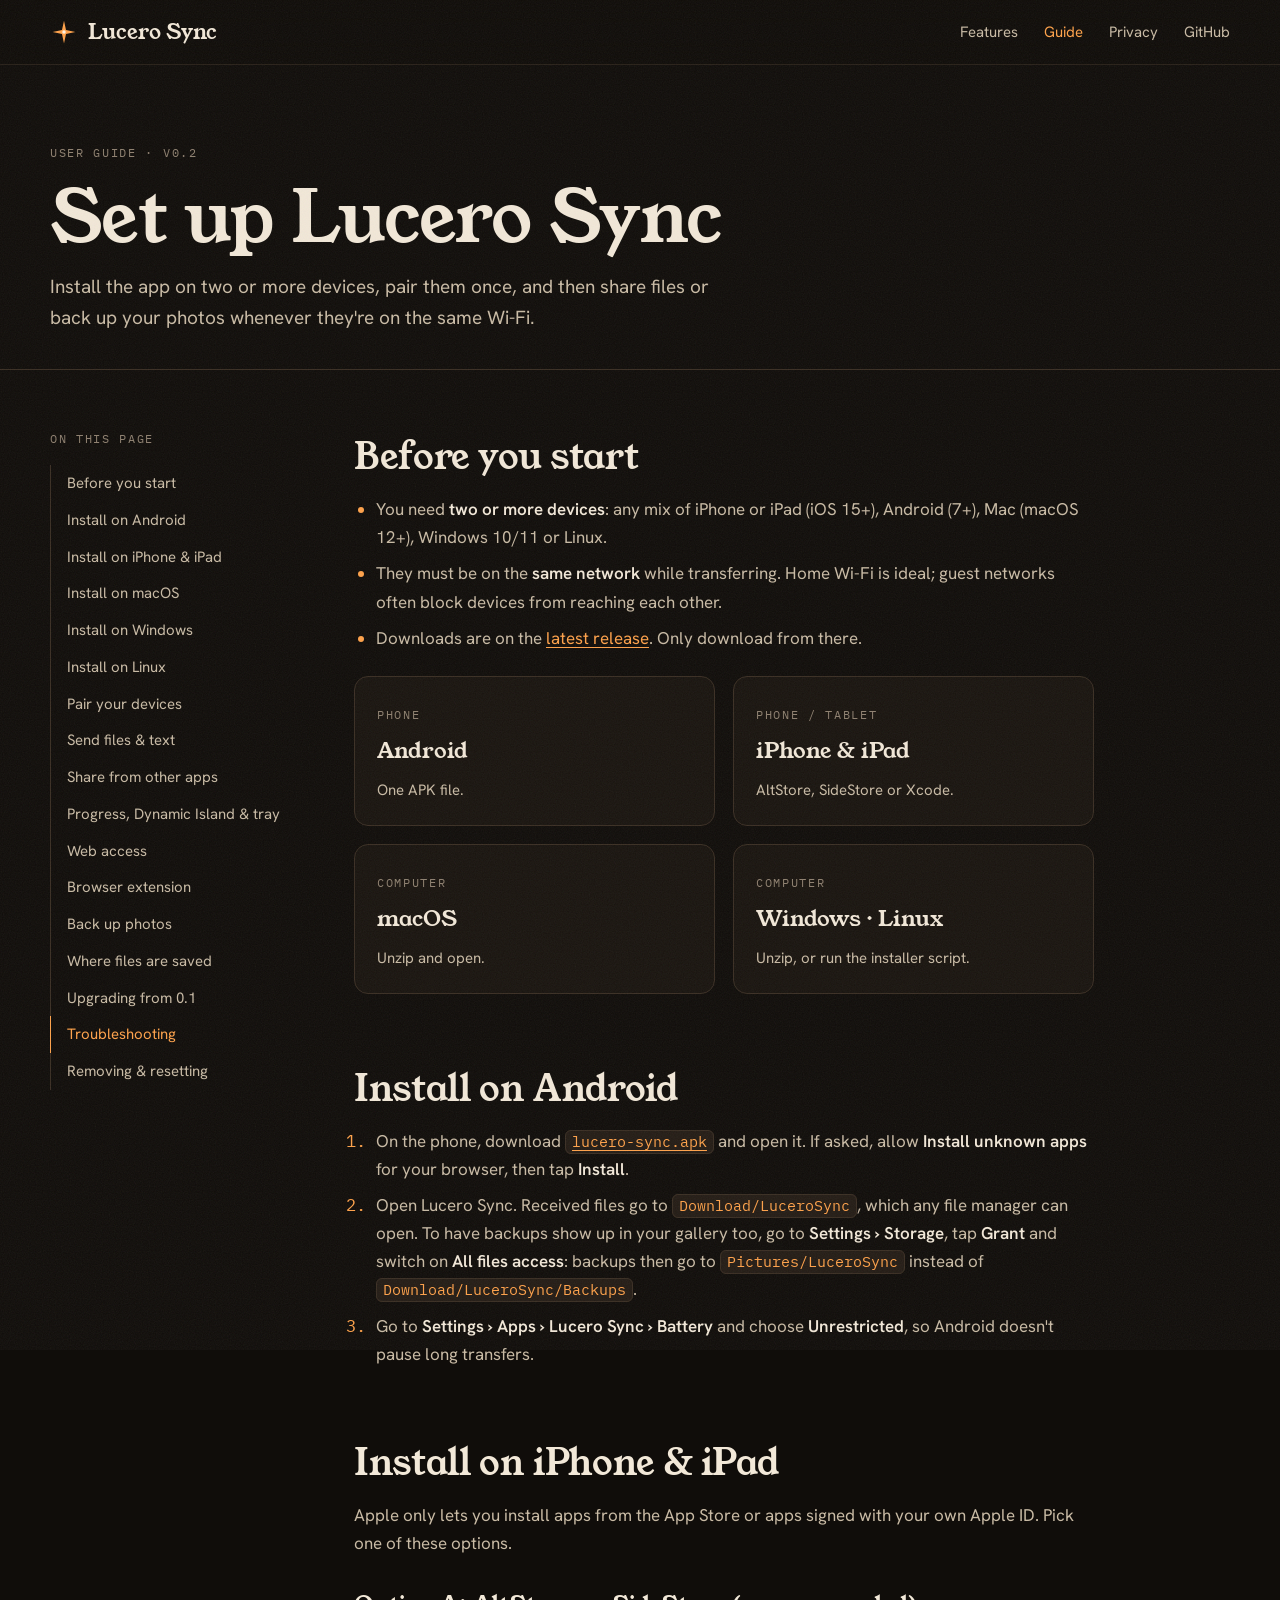
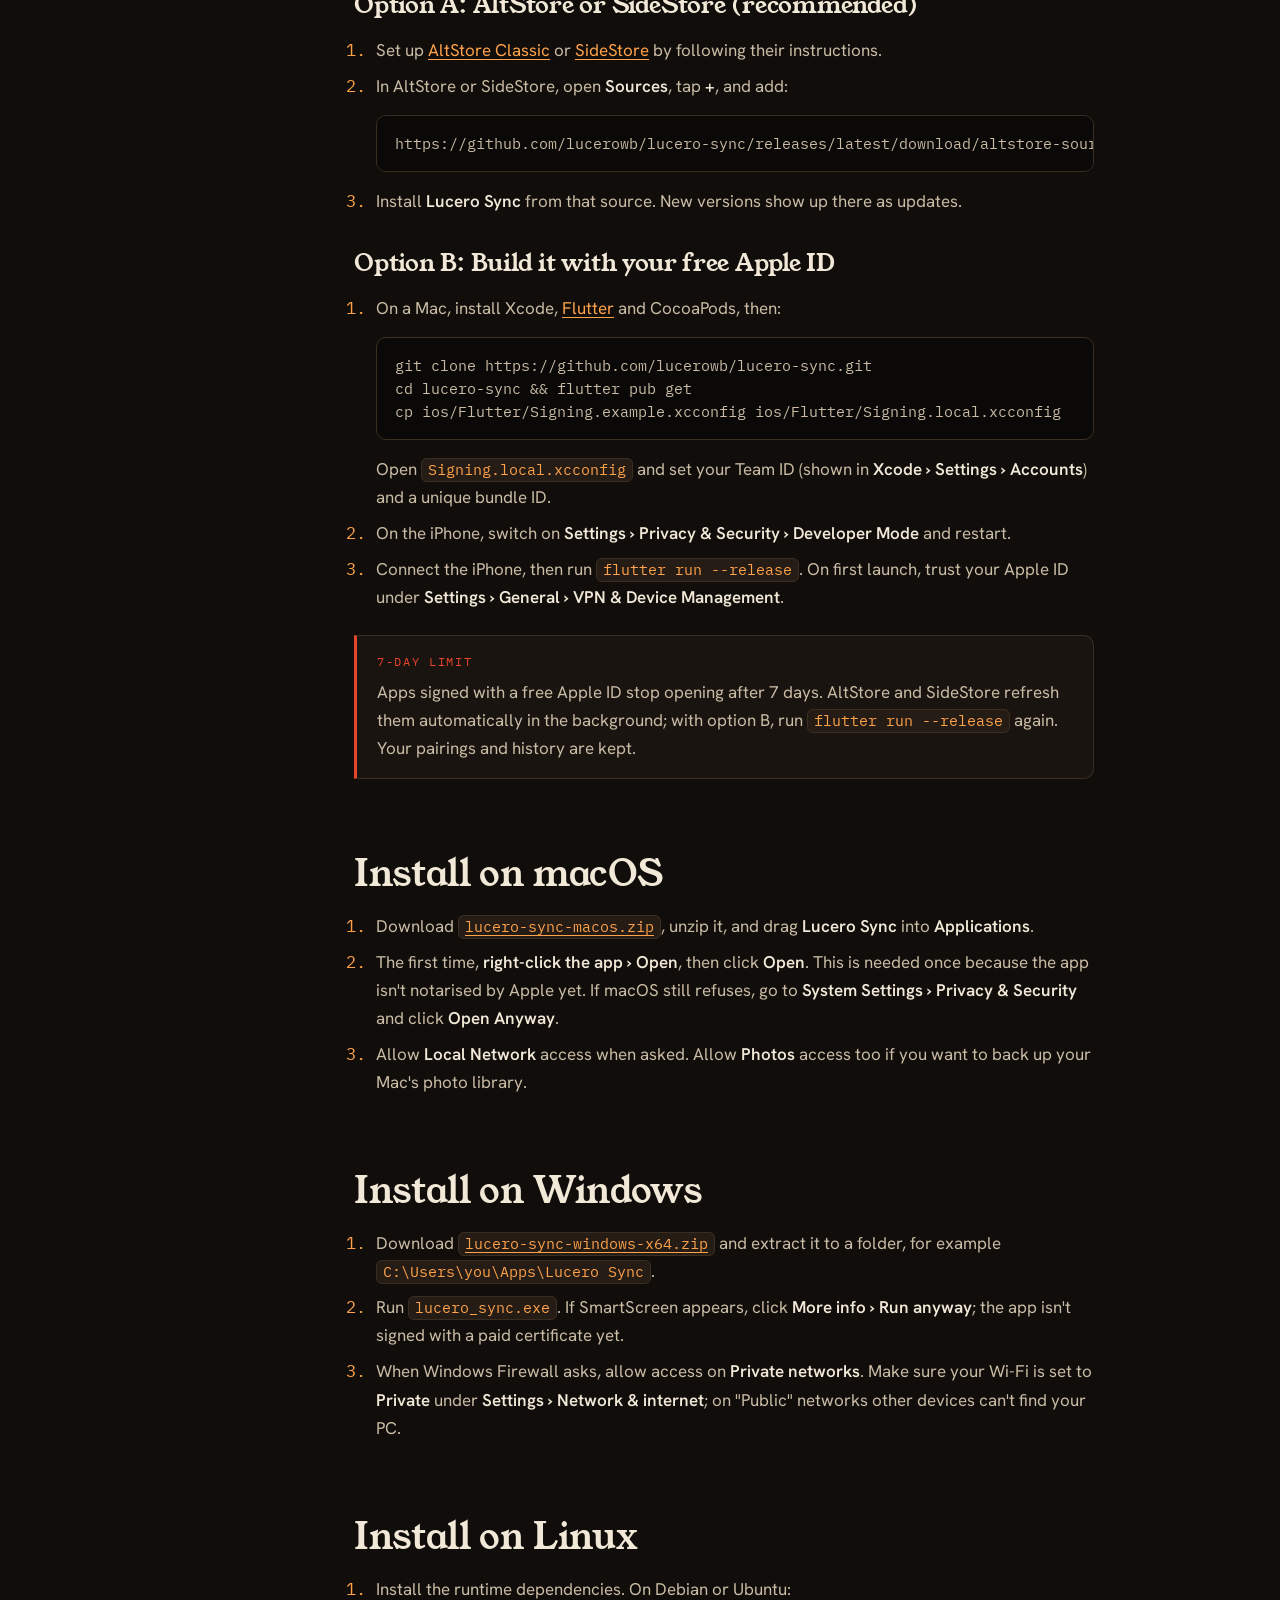
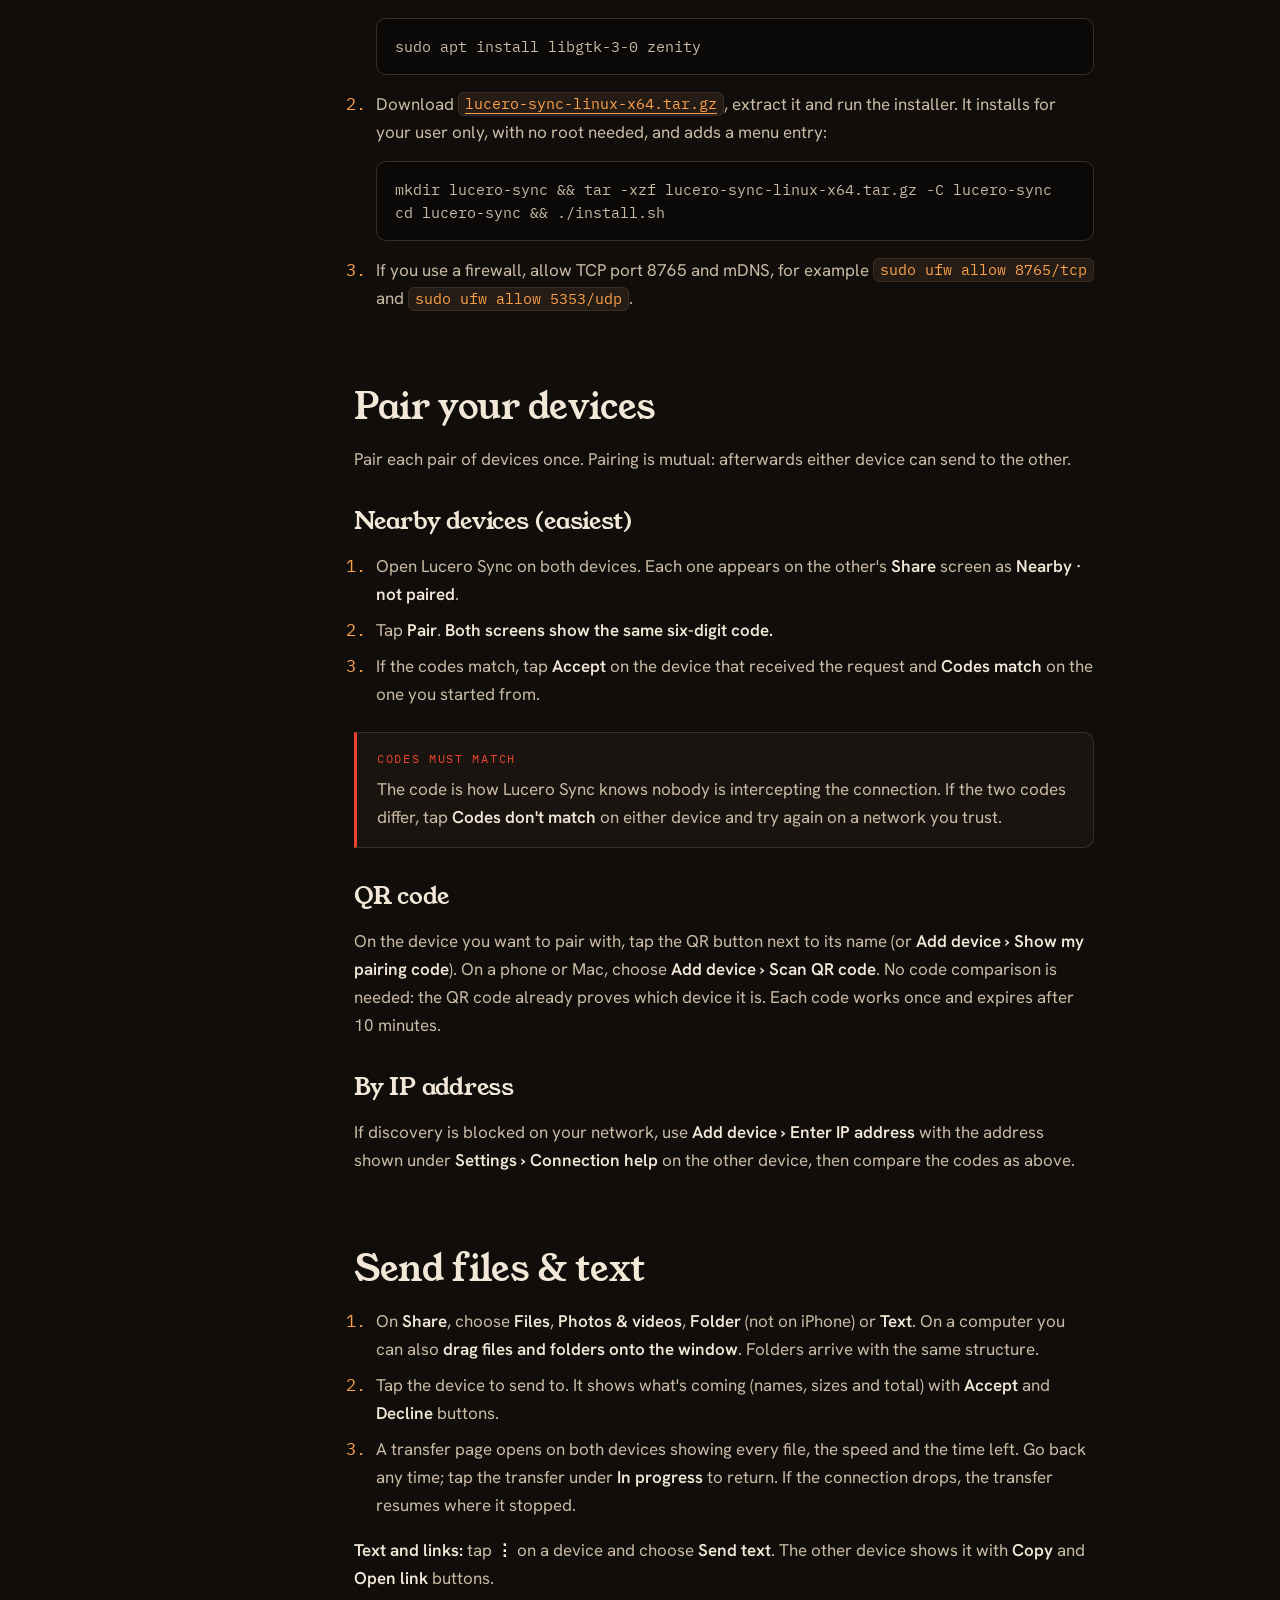
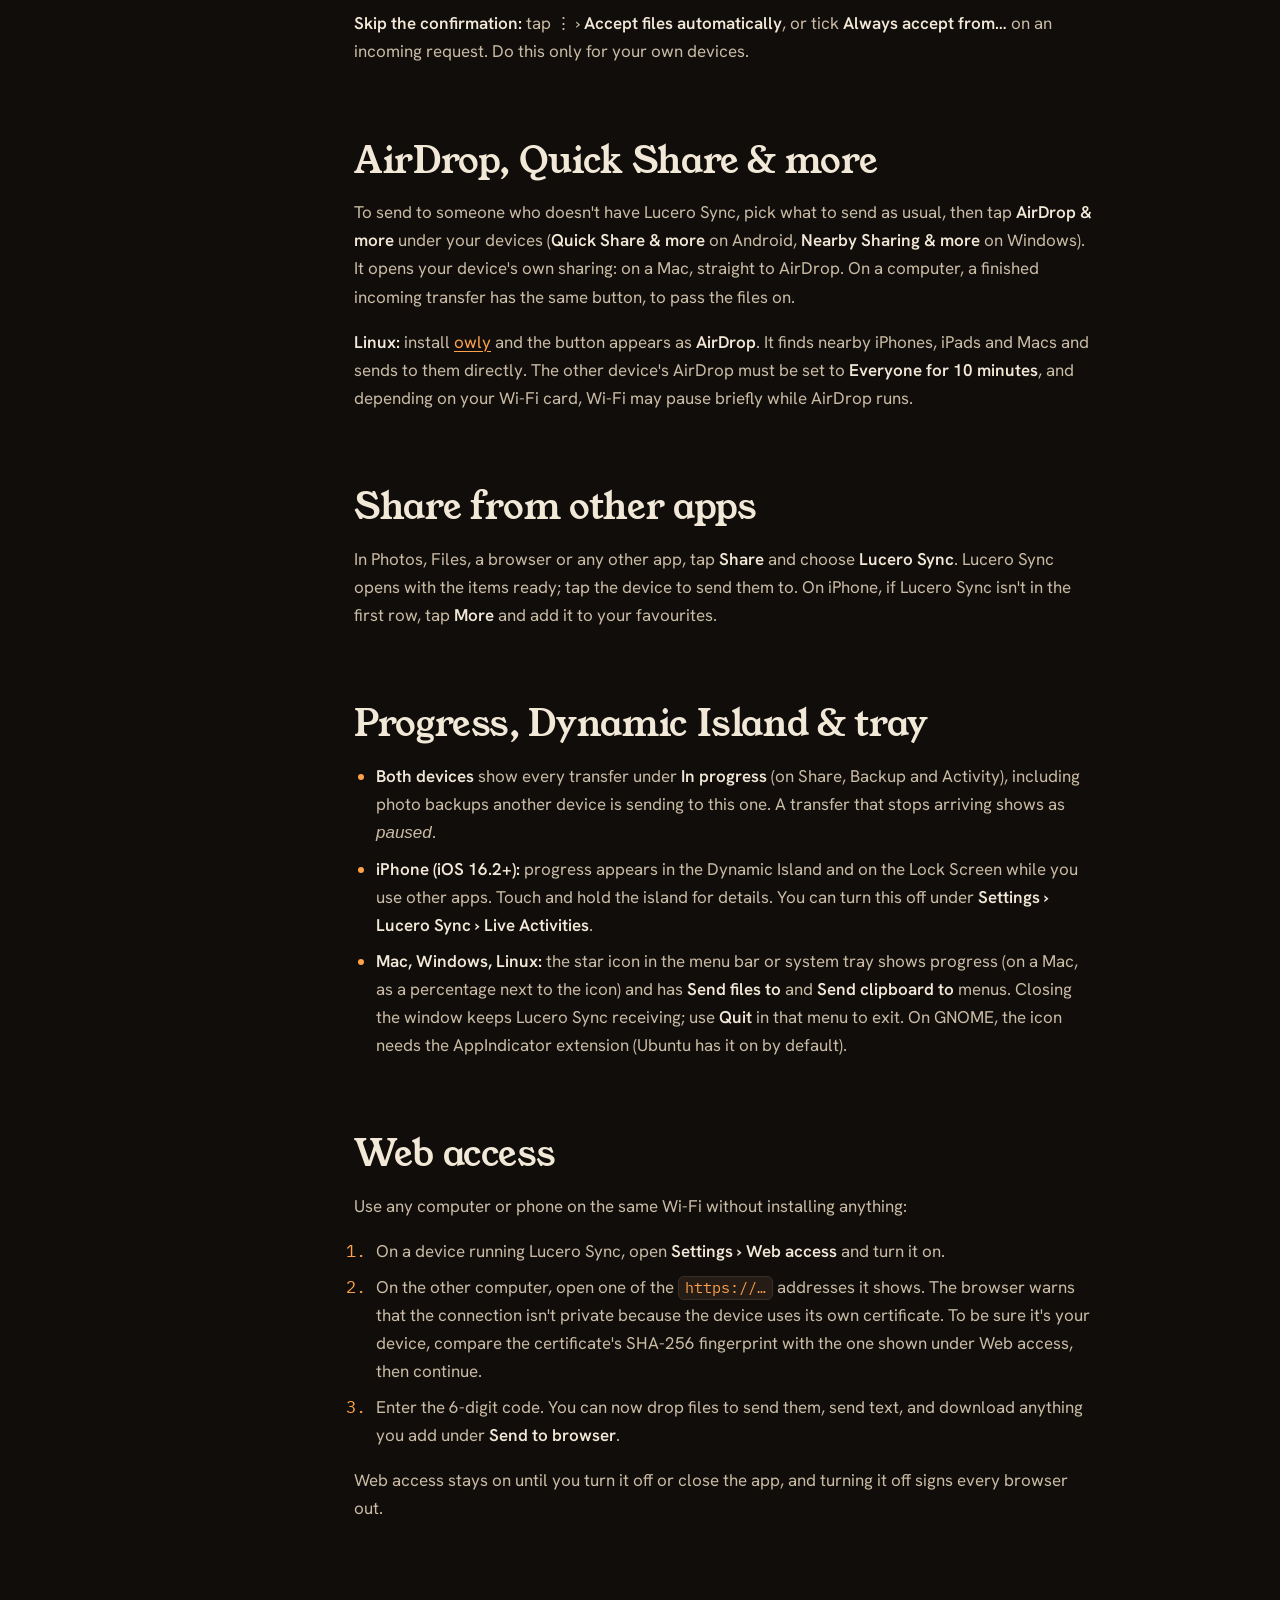
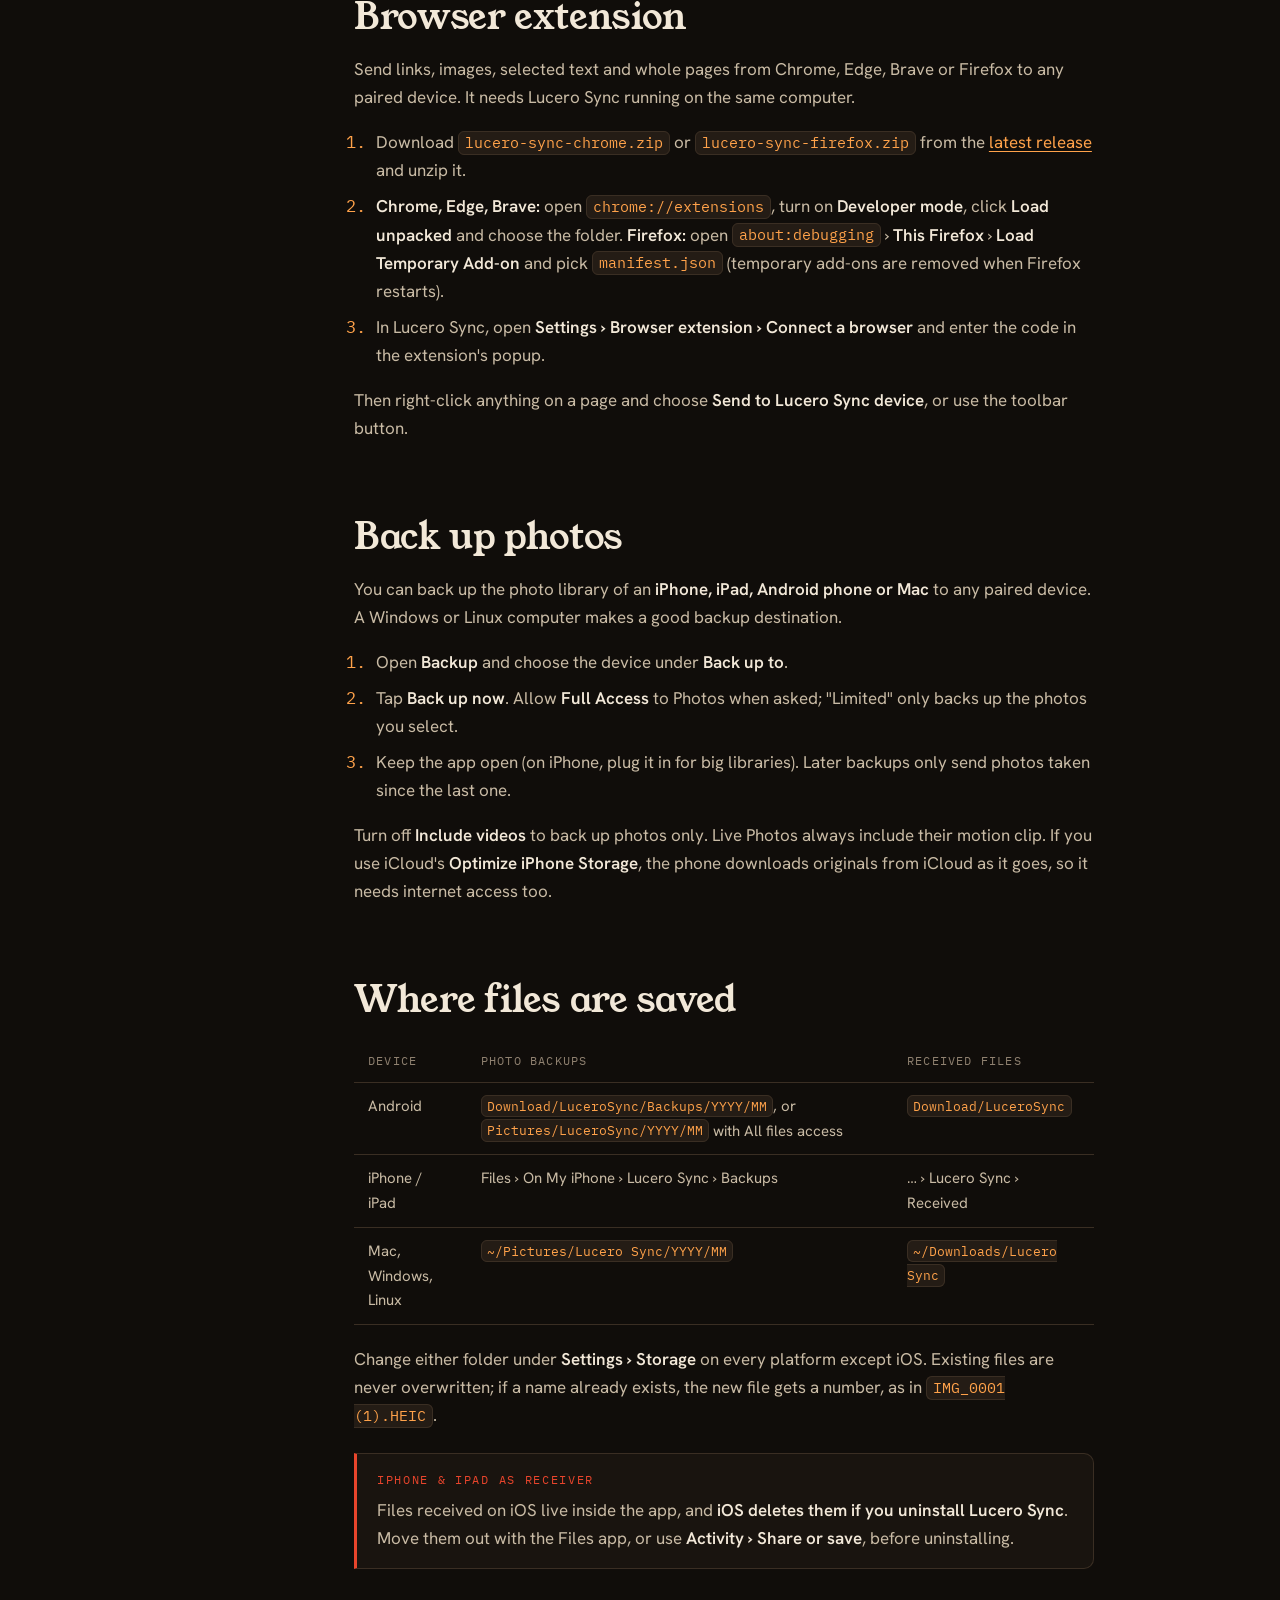
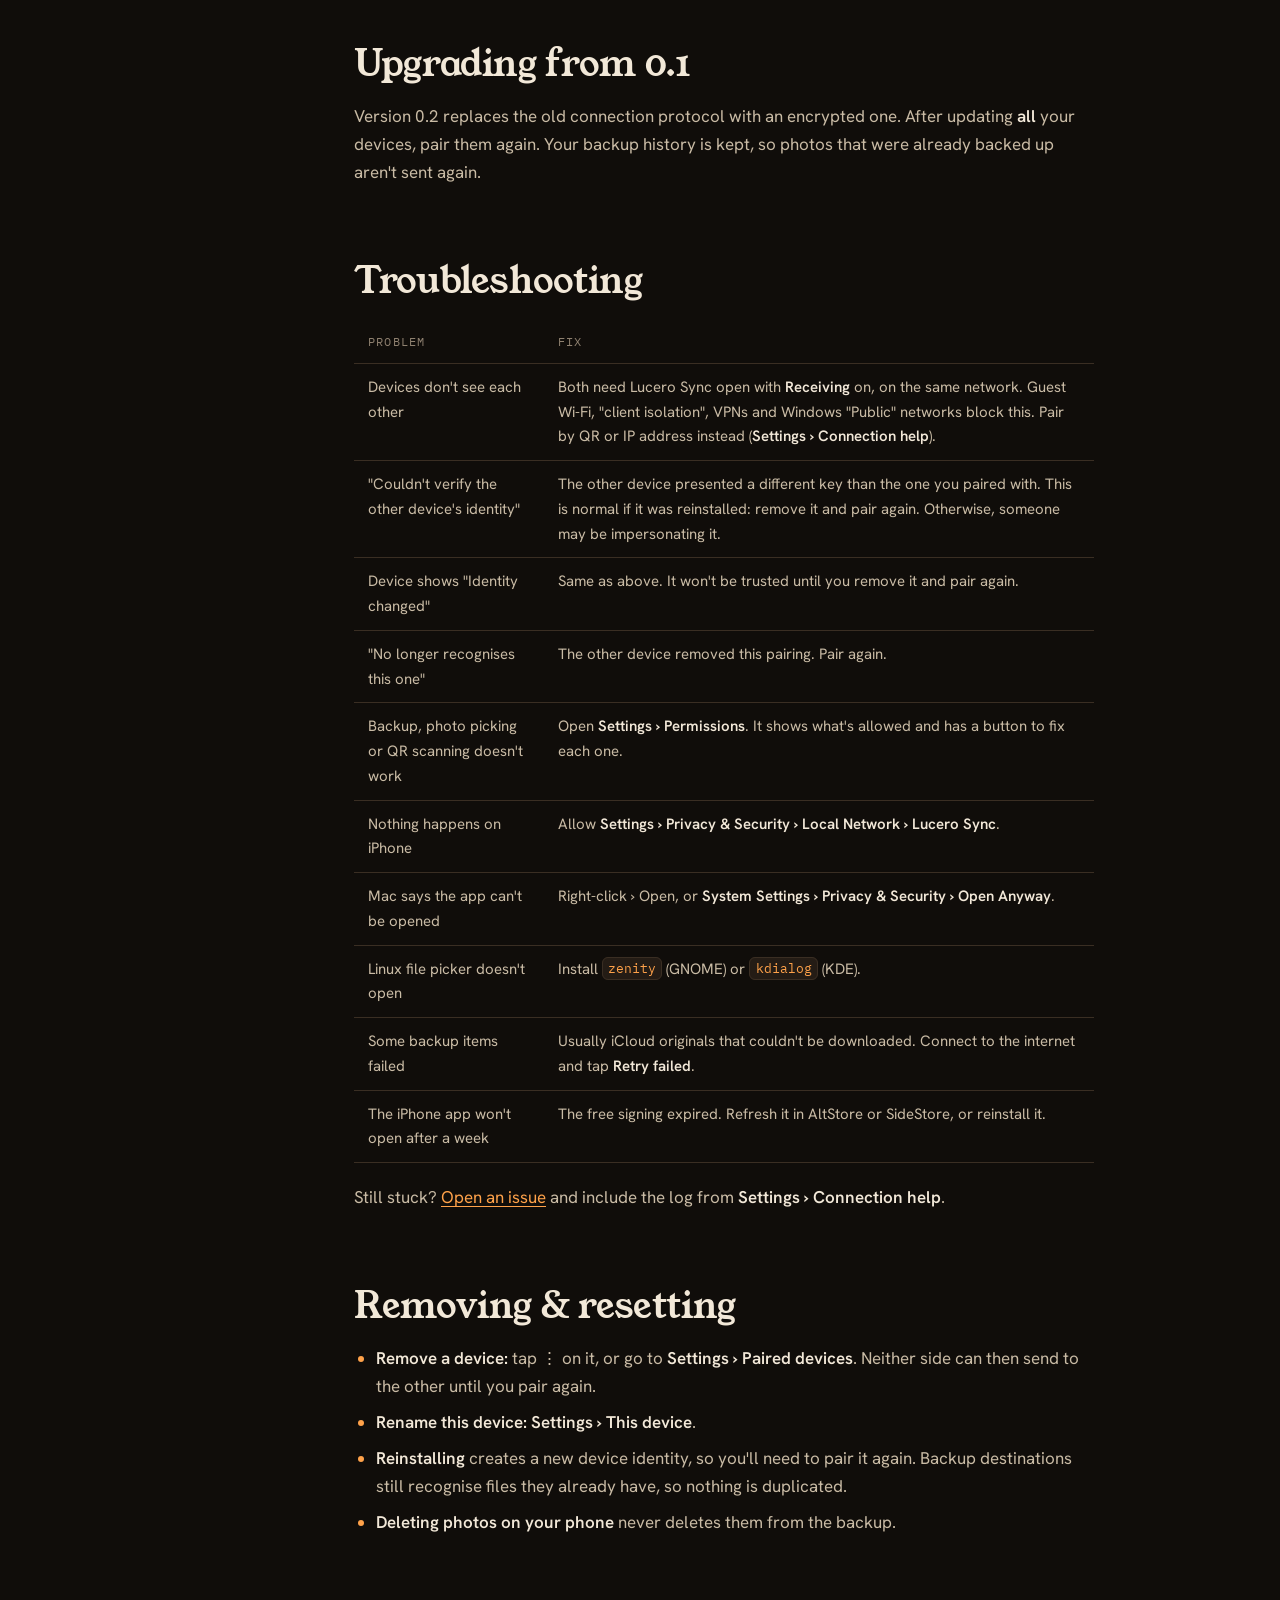
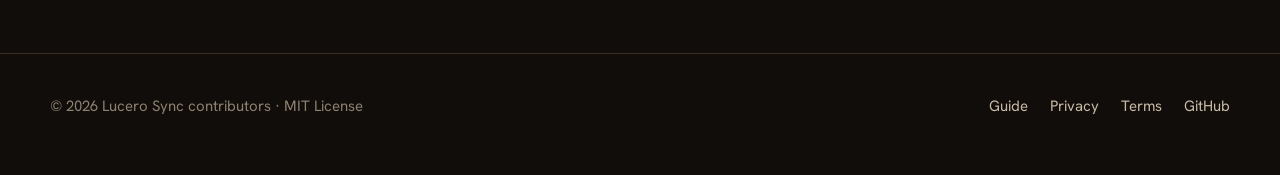
==== commit b9027c08: "AirDrop/Quick Share option and Download/LuceroSync on Android - Android: without All files access, r" ====
--- a/docs/guide.html
+++ b/docs/guide.html
@@ -10,7 +10,7 @@
   <link rel="preconnect" href="https://fonts.googleapis.com">
   <link rel="preconnect" href="https://fonts.gstatic.com" crossorigin>
   <link href="https://fonts.googleapis.com/css2?family=Hanken+Grotesk:wght@400;500;600&family=IBM+Plex+Mono:wght@400;500&family=Young+Serif&display=swap" rel="stylesheet">
-  <link rel="stylesheet" href="assets/site.css?v=0.3.0">
+  <link rel="stylesheet" href="assets/site.css?v=0.3.1">
 </head>
 <body>
 <a class="skip" href="#main">Skip to content</a>
@@ -81,7 +81,7 @@
       <h2 id="android">Install on Android</h2>
       <ol>
         <li>On the phone, download <a href="https://github.com/lucerowb/lucero-sync/releases/latest/download/lucero-sync.apk"><code>lucero-sync.apk</code></a> and open it. If asked, allow <strong>Install unknown apps</strong> for your browser, then tap <strong>Install</strong>.</li>
-        <li>Open Lucero Sync. Under <strong>Settings › Storage</strong>, tap <strong>Grant</strong> and switch on <strong>All files access</strong>. This saves backups to <code>Pictures/LuceroSync</code> and received files to <code>Download/LuceroSync</code>, where your gallery and file manager can see them.</li>
+        <li>Open Lucero Sync. Received files go to <code>Download/LuceroSync</code>, which any file manager can open. To have backups show up in your gallery too, go to <strong>Settings › Storage</strong>, tap <strong>Grant</strong> and switch on <strong>All files access</strong>: backups then go to <code>Pictures/LuceroSync</code> instead of <code>Download/LuceroSync/Backups</code>.</li>
         <li>Go to <strong>Settings › Apps › Lucero Sync › Battery</strong> and choose <strong>Unrestricted</strong>, so Android doesn't pause long transfers.</li>
       </ol>
 
@@ -159,6 +159,10 @@
       <p><strong>Text and links:</strong> tap <strong>⋮</strong> on a device and choose <strong>Send text</strong>. The other device shows it with <strong>Copy</strong> and <strong>Open link</strong> buttons.</p>
       <p><strong>Skip the confirmation:</strong> tap ⋮ › <strong>Accept files automatically</strong>, or tick <strong>Always accept from…</strong> on an incoming request. Do this only for your own devices.</p>
 
+      <h2 id="airdrop">AirDrop, Quick Share &amp; more</h2>
+      <p>To send to someone who doesn't have Lucero Sync, pick what to send as usual, then tap <strong>AirDrop &amp; more</strong> under your devices (<strong>Quick Share &amp; more</strong> on Android, <strong>Nearby Sharing &amp; more</strong> on Windows). It opens your device's own sharing: on a Mac, straight to AirDrop. On a computer, a finished incoming transfer has the same button, to pass the files on.</p>
+      <p><strong>Linux:</strong> install <a href="https://github.com/t4t5/owly">owly</a> and the button appears as <strong>AirDrop</strong>. It finds nearby iPhones, iPads and Macs and sends to them directly. The other device's AirDrop must be set to <strong>Everyone for 10 minutes</strong>, and depending on your Wi-Fi card, Wi-Fi may pause briefly while AirDrop runs.</p>
+
       <h2 id="from-apps">Share from other apps</h2>
       <p>In Photos, Files, a browser or any other app, tap <strong>Share</strong> and choose <strong>Lucero Sync</strong>. Lucero Sync opens with the items ready; tap the device to send them to. On iPhone, if Lucero Sync isn't in the first row, tap <strong>More</strong> and add it to your favourites.</p>
 
@@ -200,7 +204,7 @@
       <table>
         <thead><tr><th>Device</th><th>Photo backups</th><th>Received files</th></tr></thead>
         <tbody>
-          <tr><td>Android</td><td><code>Pictures/LuceroSync/YYYY/MM</code></td><td><code>Download/LuceroSync</code></td></tr>
+          <tr><td>Android</td><td><code>Download/LuceroSync/Backups/YYYY/MM</code>, or <code>Pictures/LuceroSync/YYYY/MM</code> with All files access</td><td><code>Download/LuceroSync</code></td></tr>
           <tr><td>iPhone / iPad</td><td>Files › On My iPhone › Lucero Sync › Backups</td><td>… › Lucero Sync › Received</td></tr>
           <tr><td>Mac, Windows, Linux</td><td><code>~/Pictures/Lucero Sync/YYYY/MM</code></td><td><code>~/Downloads/Lucero Sync</code></td></tr>
         </tbody>
@@ -255,6 +259,6 @@
   </div>
 </footer>
 
-<script src="assets/site.js?v=0.3.0"></script>
+<script src="assets/site.js?v=0.3.1"></script>
 </body>
 </html>
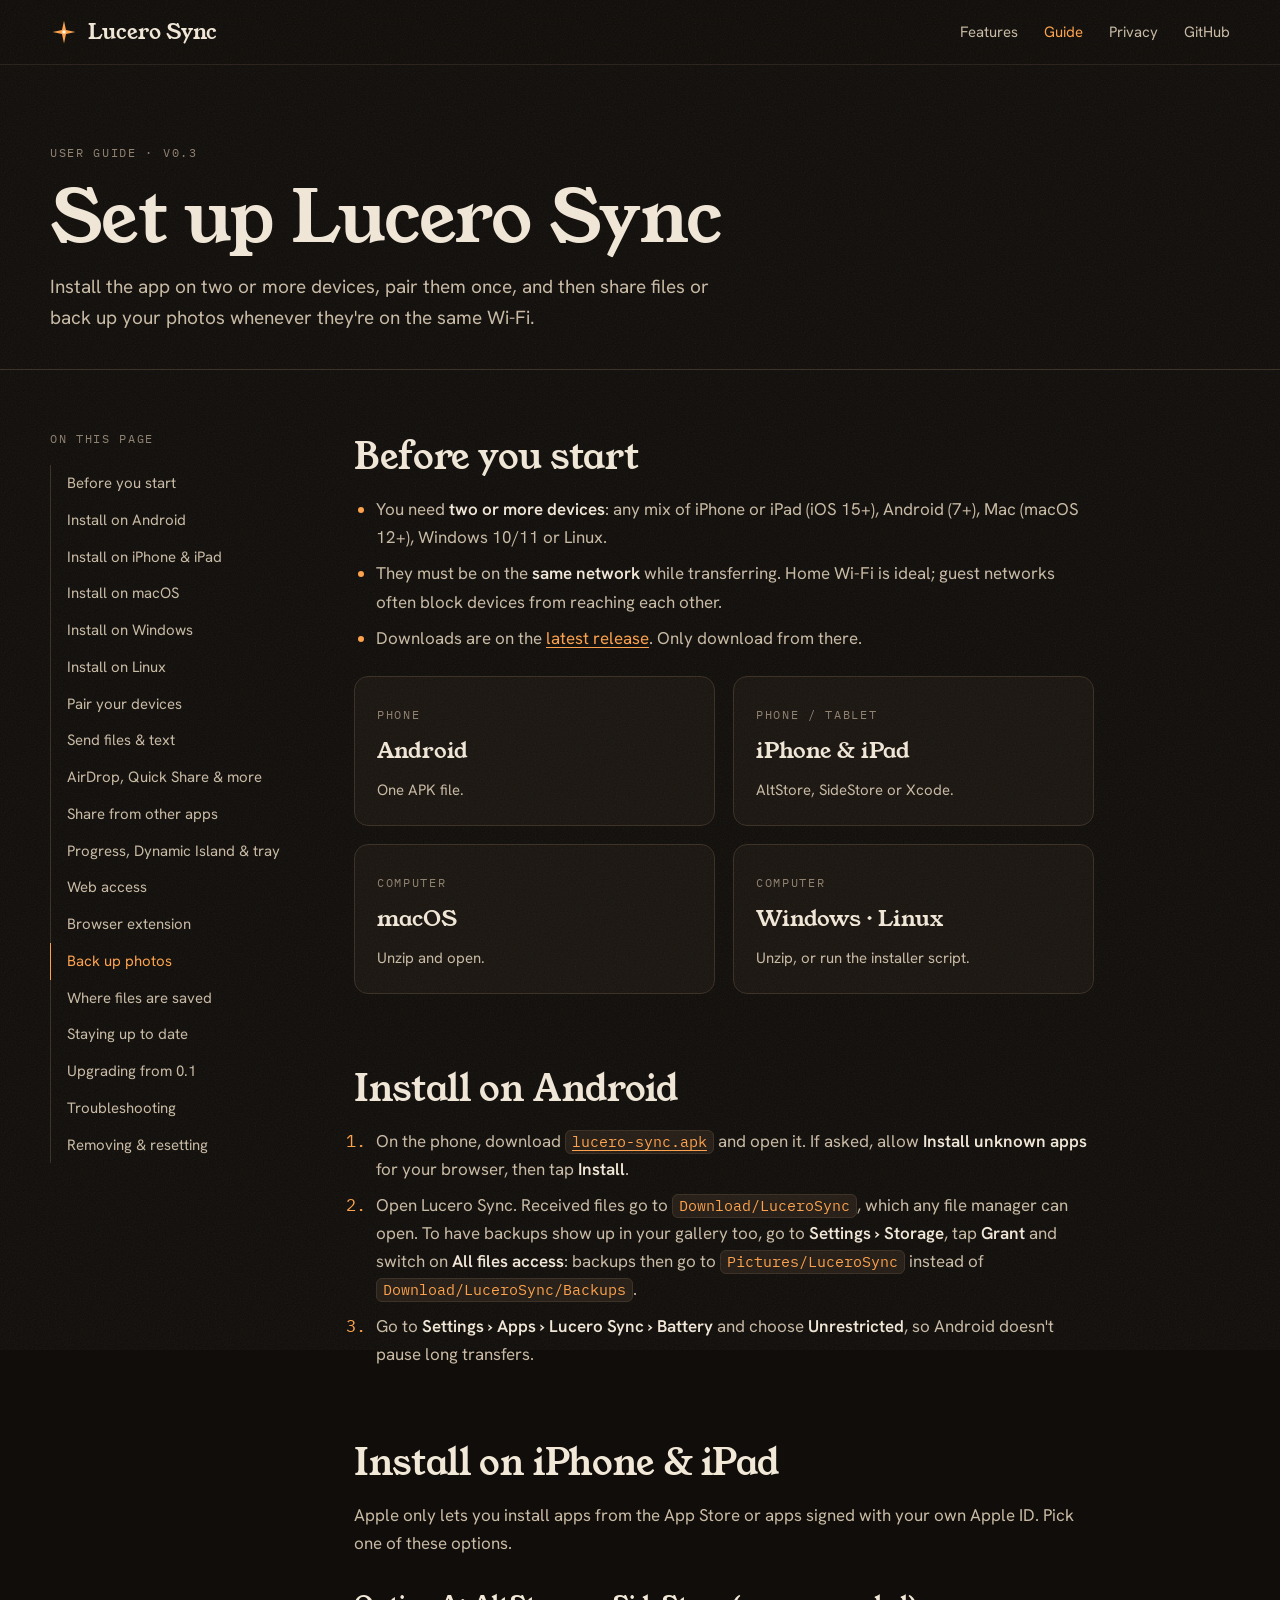
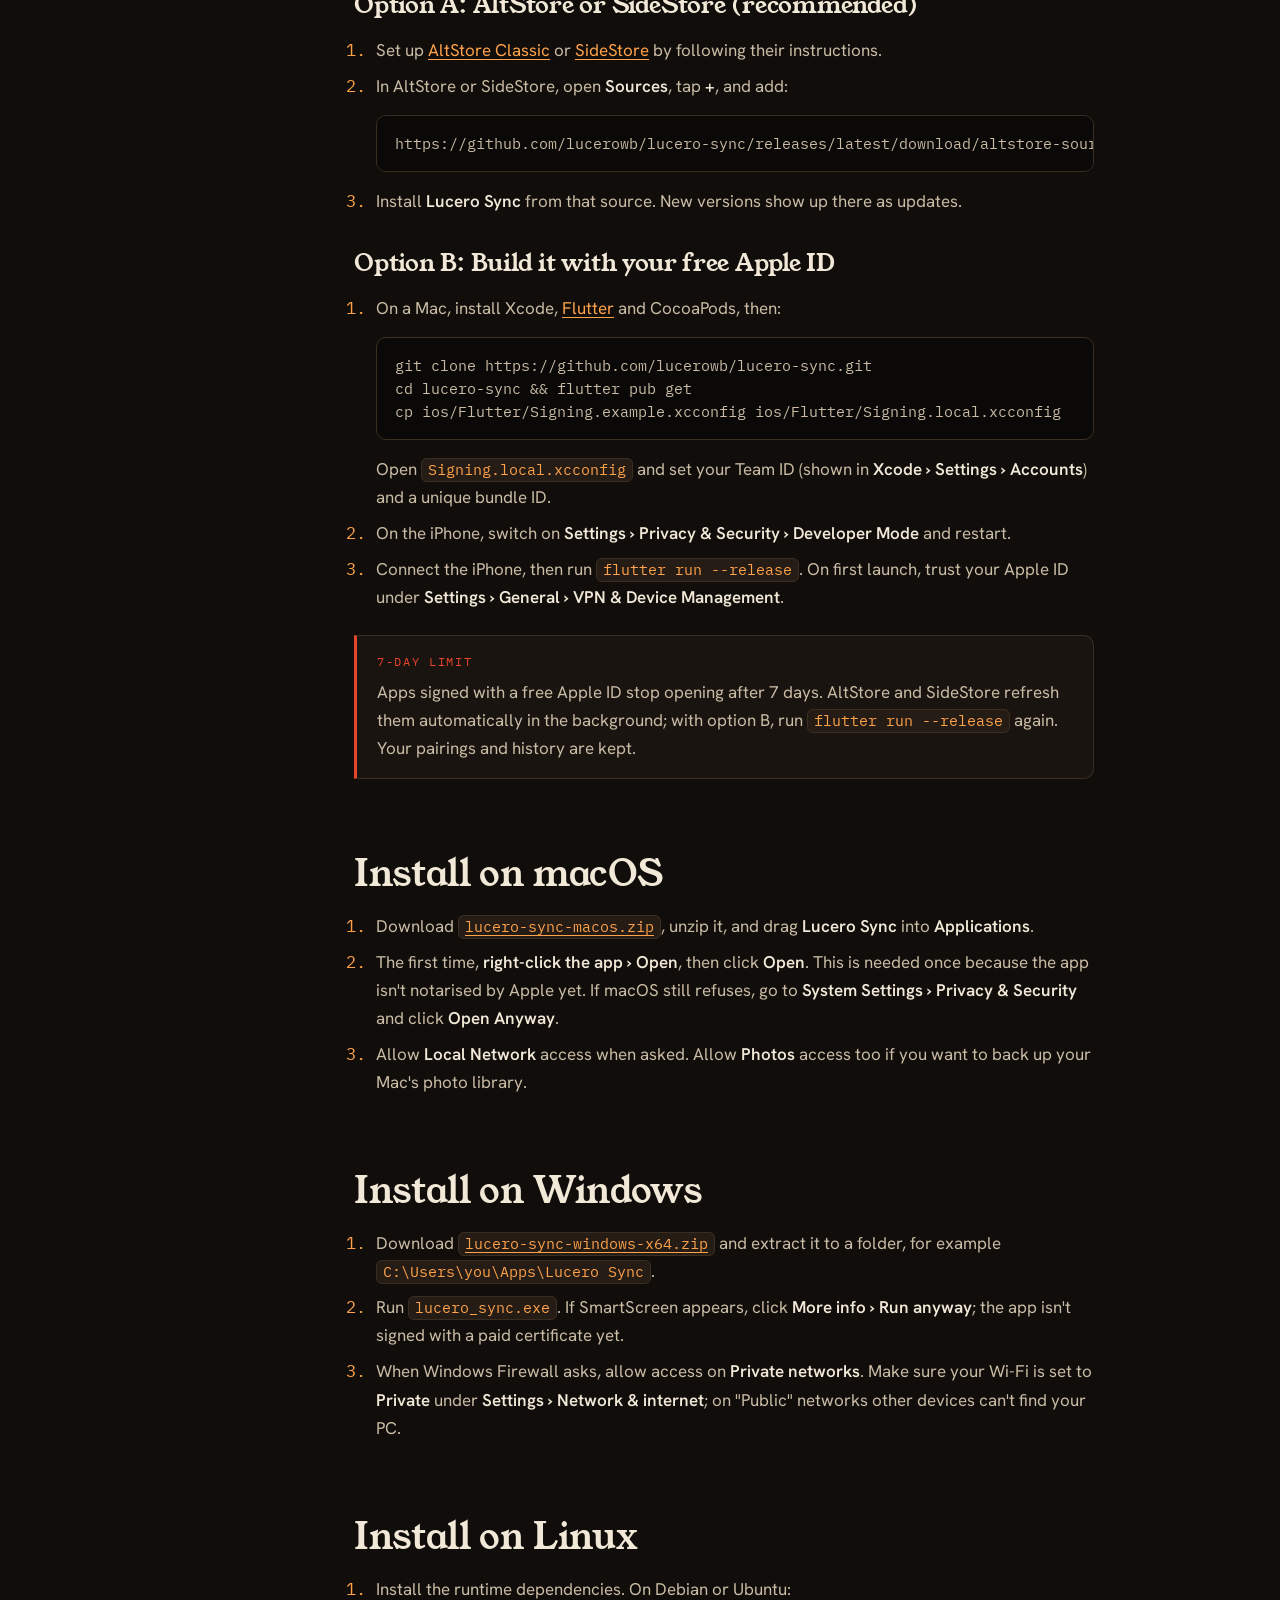
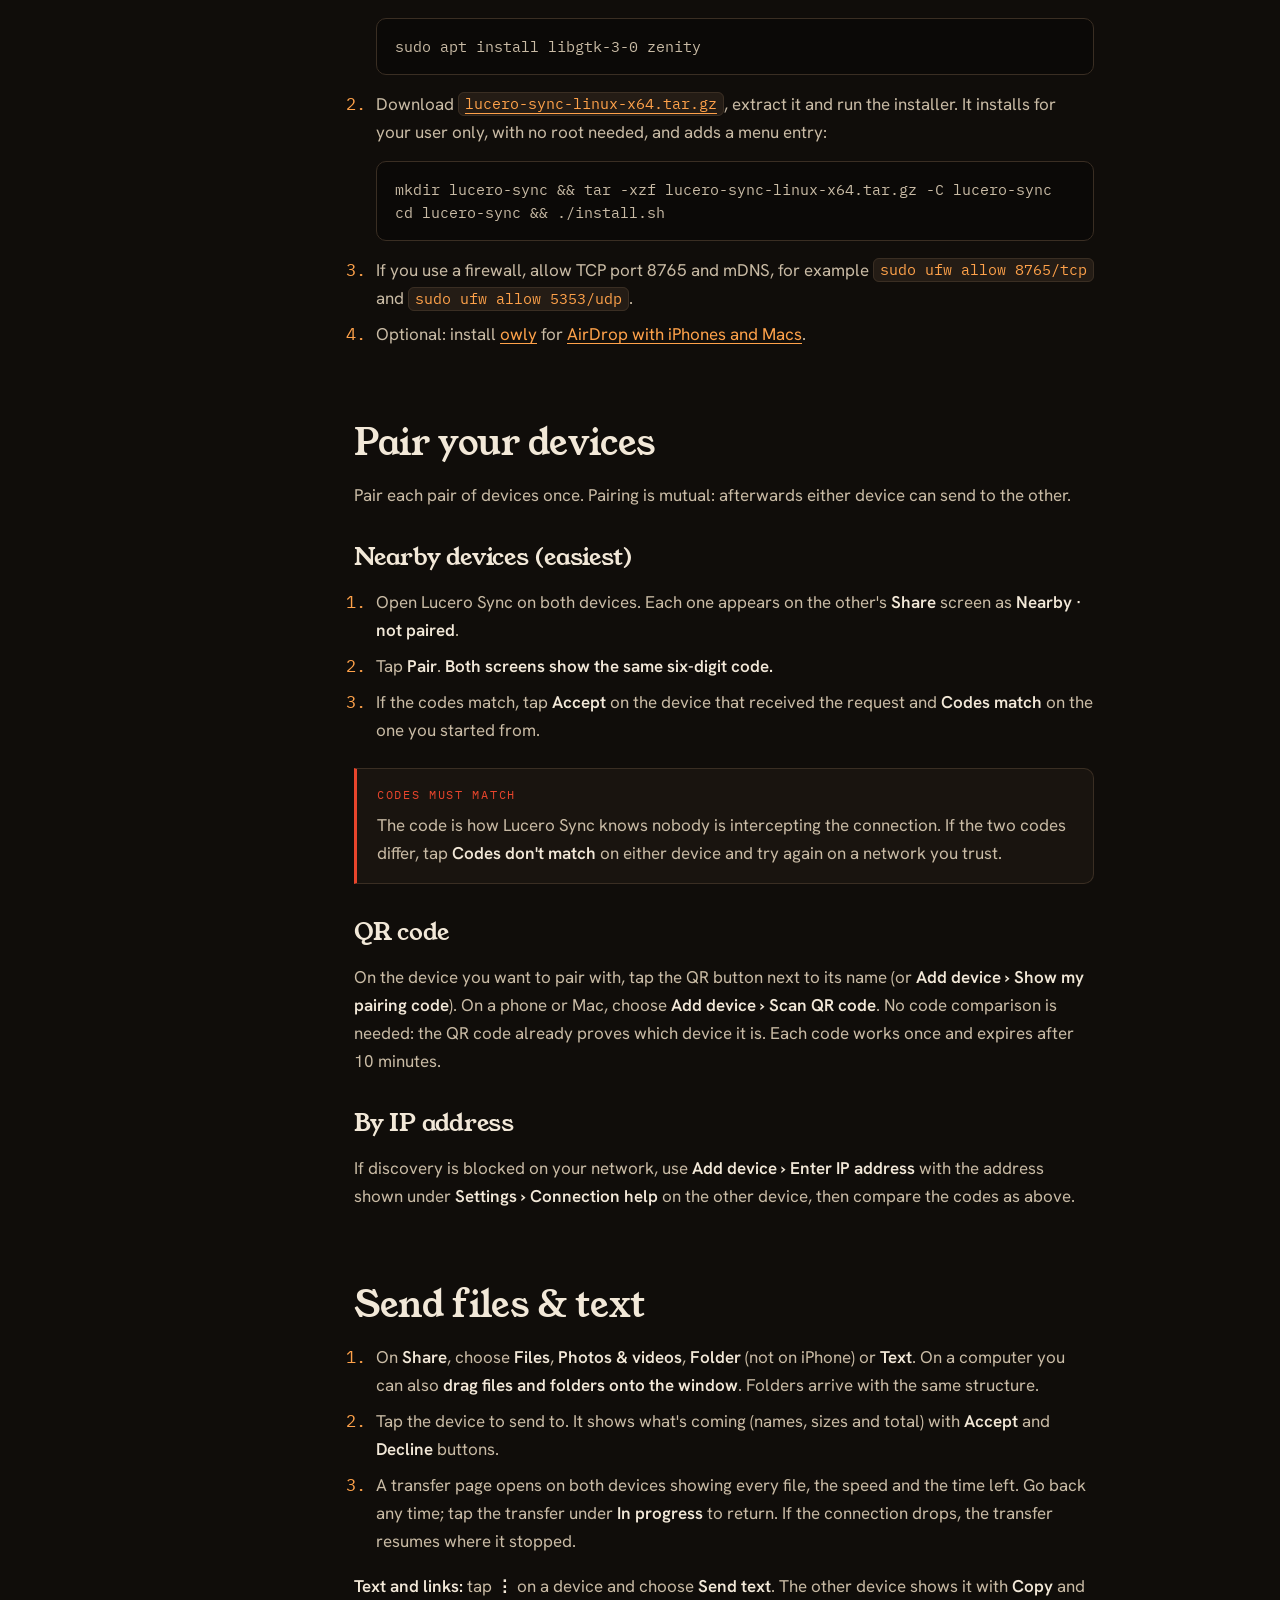
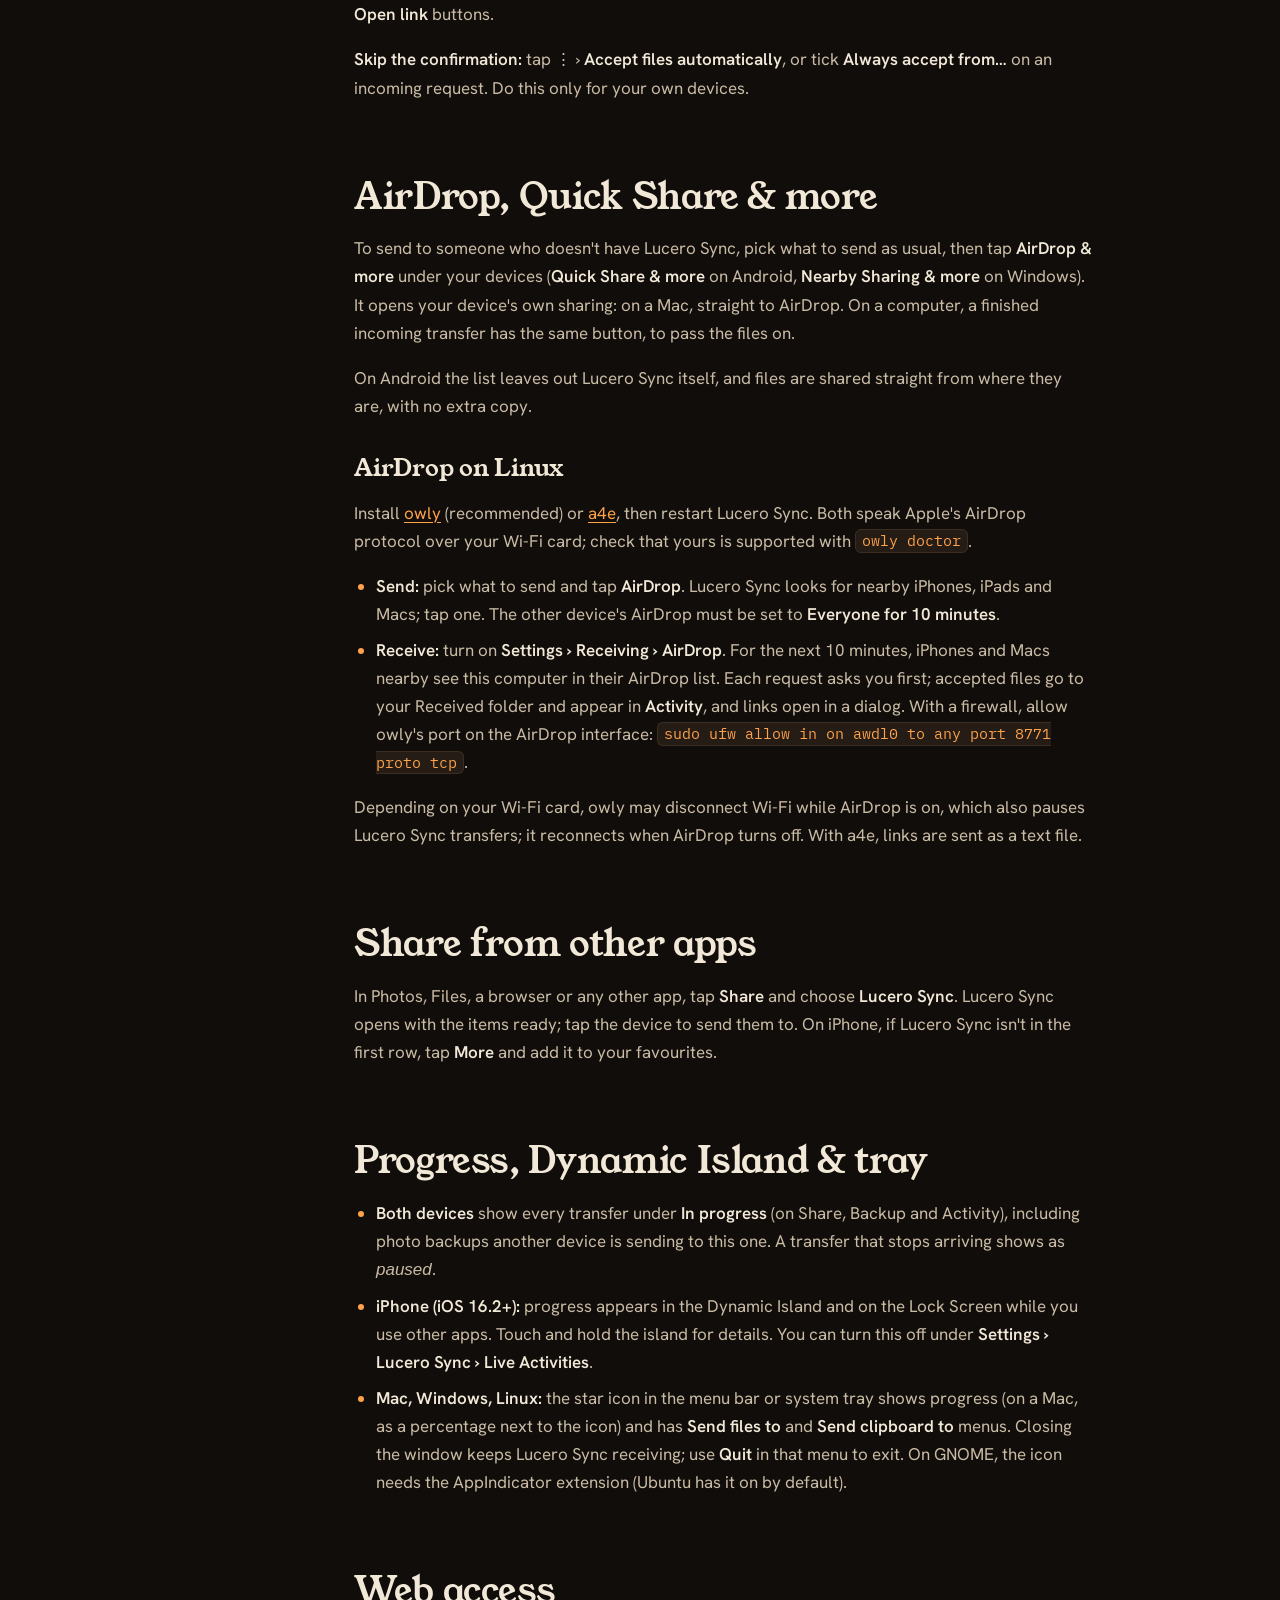
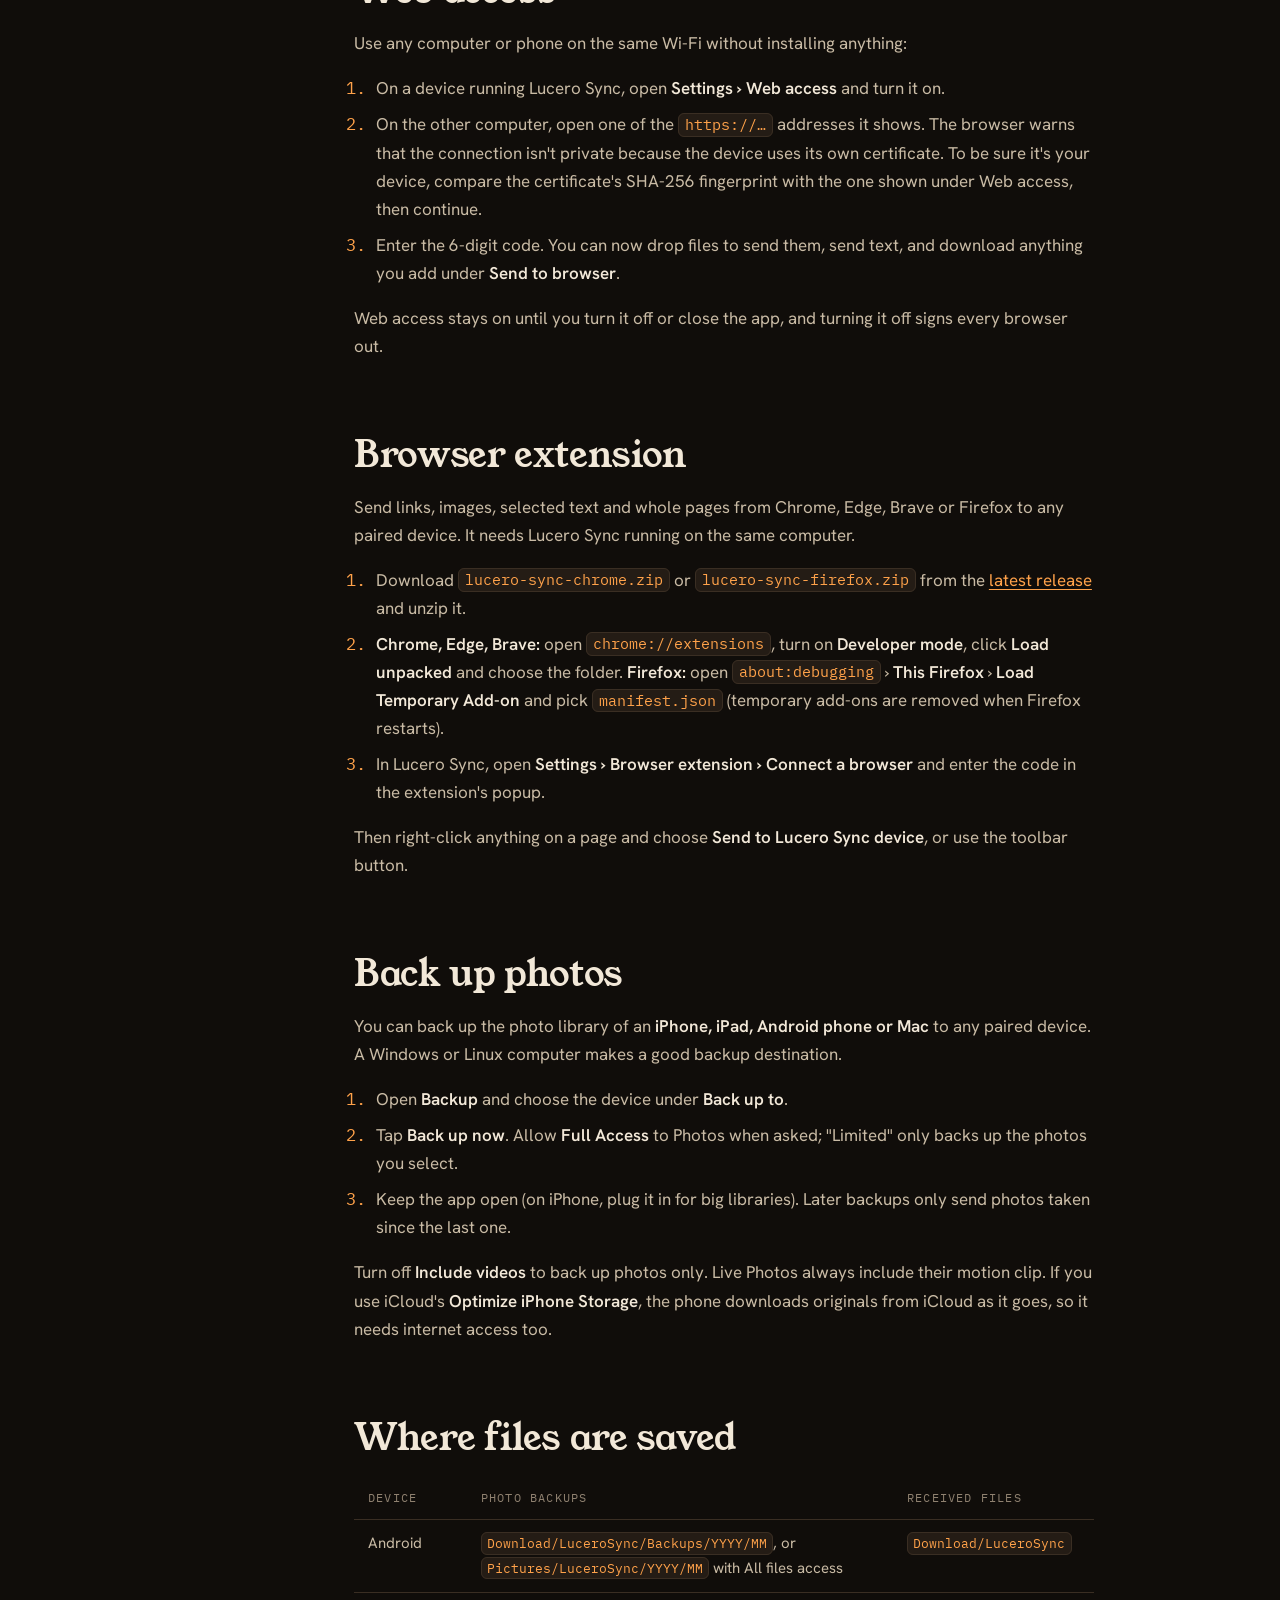
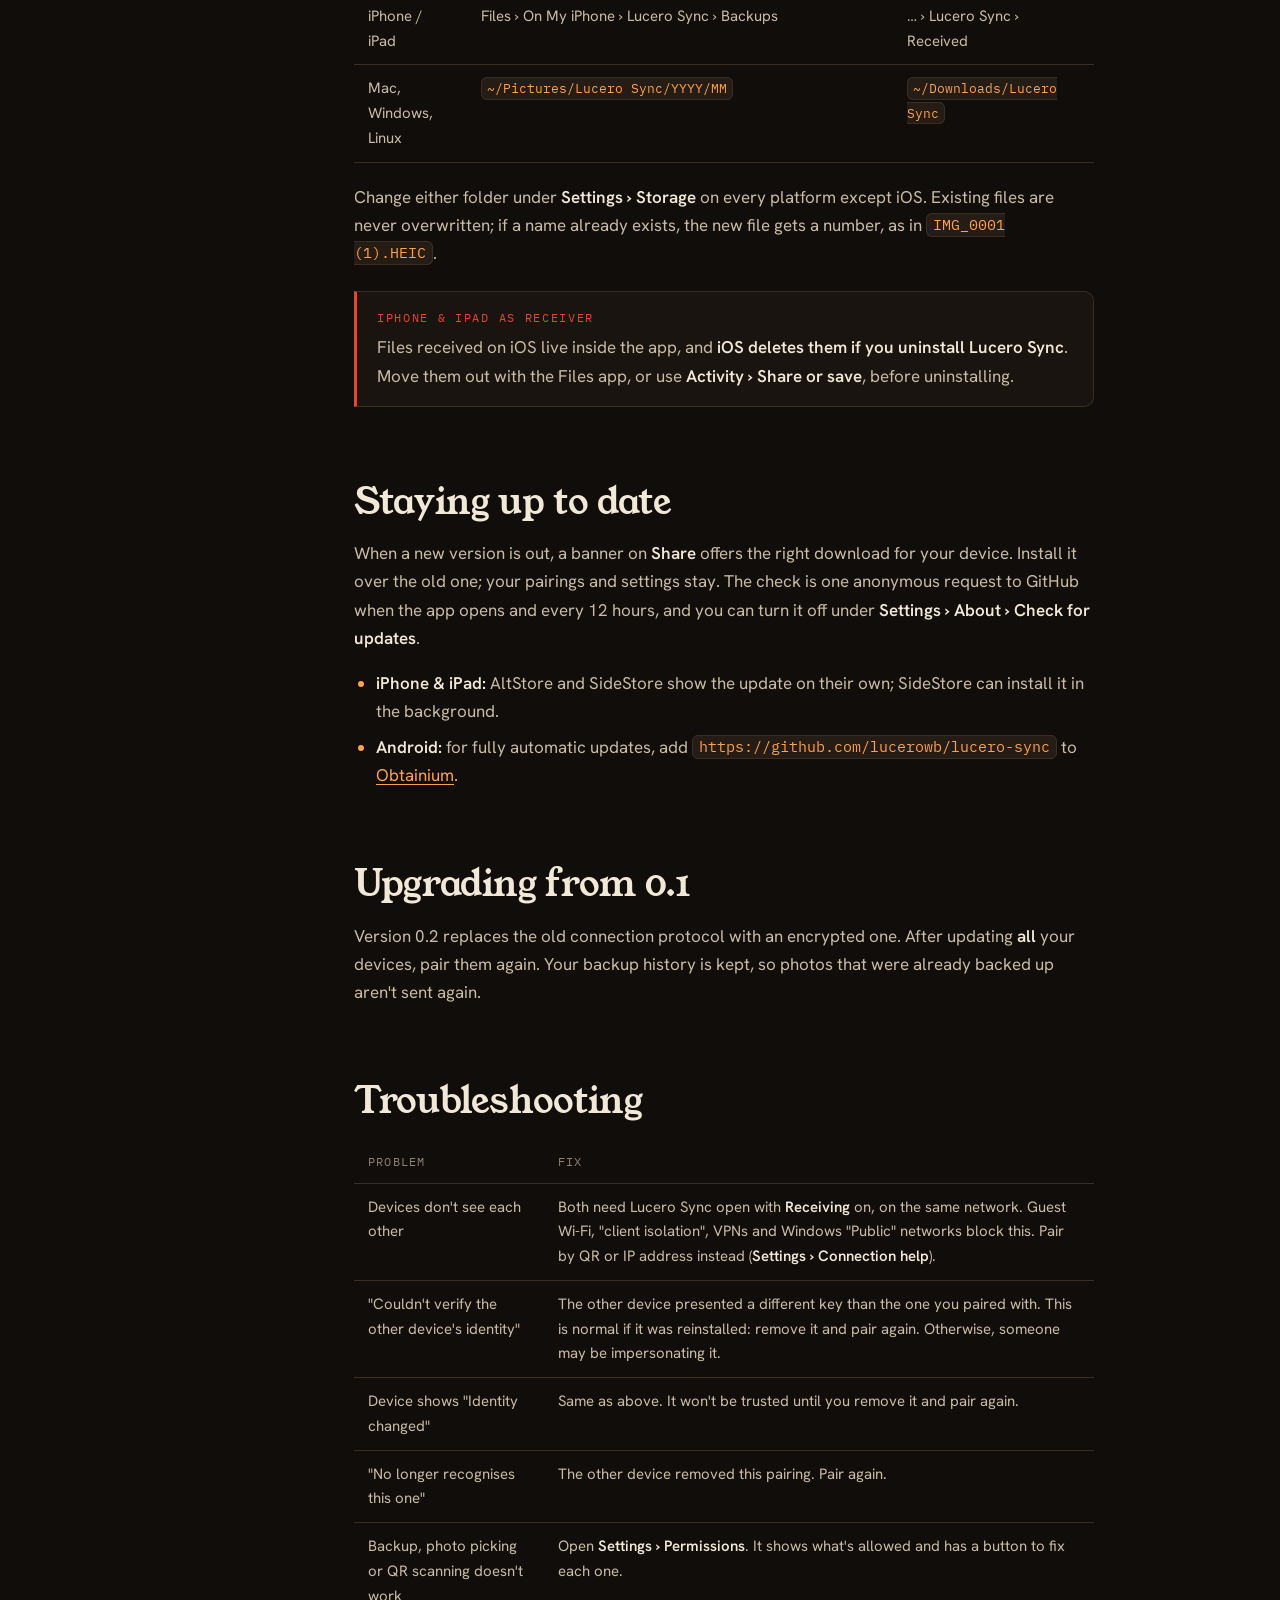
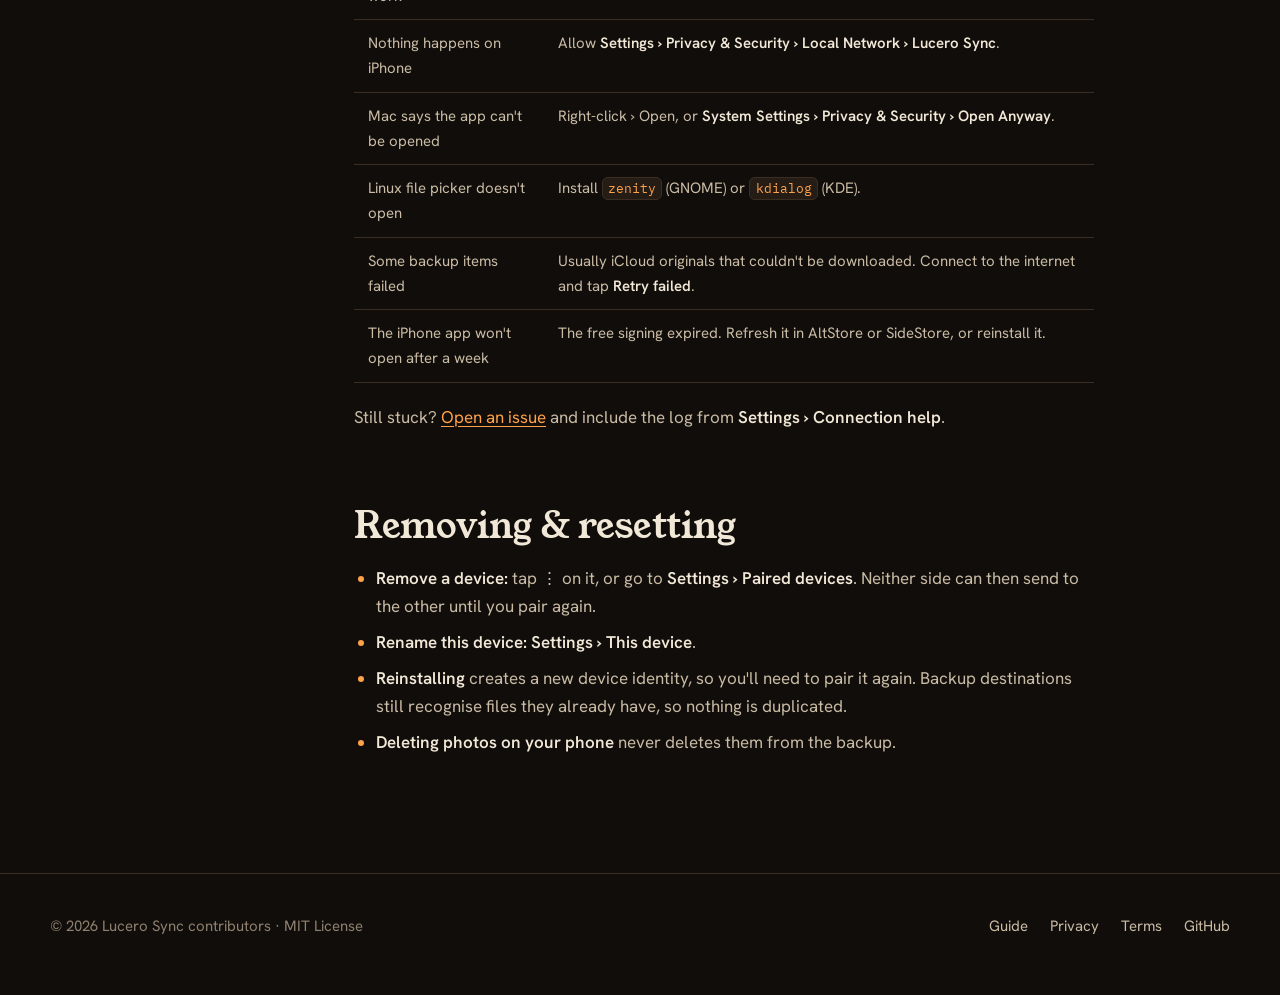
==== commit fc4ba3ac: "Release 0.3.2: AirDrop on Linux both ways, native Android sharing, site update - Linux AirDrop throu" ====
--- a/docs/guide.html
+++ b/docs/guide.html
@@ -10,7 +10,7 @@
   <link rel="preconnect" href="https://fonts.googleapis.com">
   <link rel="preconnect" href="https://fonts.gstatic.com" crossorigin>
   <link href="https://fonts.googleapis.com/css2?family=Hanken+Grotesk:wght@400;500;600&family=IBM+Plex+Mono:wght@400;500&family=Young+Serif&display=swap" rel="stylesheet">
-  <link rel="stylesheet" href="assets/site.css?v=0.3.1">
+  <link rel="stylesheet" href="assets/site.css?v=0.3.2">
 </head>
 <body>
 <a class="skip" href="#main">Skip to content</a>
@@ -34,7 +34,7 @@
 <main id="main">
   <div class="doc-hero">
     <div class="wrap">
-      <span class="mono">User guide · v0.2</span>
+      <span class="mono">User guide · v0.3</span>
       <h1>Set up Lucero Sync</h1>
       <p>Install the app on two or more devices, pair them once, and then share files or back up your photos whenever they're on the same Wi-Fi.</p>
     </div>
@@ -52,12 +52,14 @@
         <li><a href="#linux">Install on Linux</a></li>
         <li><a href="#pair">Pair your devices</a></li>
         <li><a href="#share">Send files &amp; text</a></li>
+        <li><a href="#airdrop">AirDrop, Quick Share &amp; more</a></li>
         <li><a href="#from-apps">Share from other apps</a></li>
         <li><a href="#progress">Progress, Dynamic Island &amp; tray</a></li>
         <li><a href="#web">Web access</a></li>
         <li><a href="#extension">Browser extension</a></li>
         <li><a href="#backup">Back up photos</a></li>
         <li><a href="#files">Where files are saved</a></li>
+        <li><a href="#updates">Staying up to date</a></li>
         <li><a href="#upgrade">Upgrading from 0.1</a></li>
         <li><a href="#troubleshooting">Troubleshooting</a></li>
         <li><a href="#reset">Removing &amp; resetting</a></li>
@@ -131,6 +133,7 @@
 <pre>mkdir lucero-sync &amp;&amp; tar -xzf lucero-sync-linux-x64.tar.gz -C lucero-sync
 cd lucero-sync &amp;&amp; ./install.sh</pre></li>
         <li>If you use a firewall, allow TCP port 8765 and mDNS, for example <code>sudo ufw allow 8765/tcp</code> and <code>sudo ufw allow 5353/udp</code>.</li>
+        <li>Optional: install <a href="https://github.com/t4t5/owly">owly</a> for <a href="#airdrop">AirDrop with iPhones and Macs</a>.</li>
       </ol>
 
       <h2 id="pair">Pair your devices</h2>
@@ -161,7 +164,14 @@
 
       <h2 id="airdrop">AirDrop, Quick Share &amp; more</h2>
       <p>To send to someone who doesn't have Lucero Sync, pick what to send as usual, then tap <strong>AirDrop &amp; more</strong> under your devices (<strong>Quick Share &amp; more</strong> on Android, <strong>Nearby Sharing &amp; more</strong> on Windows). It opens your device's own sharing: on a Mac, straight to AirDrop. On a computer, a finished incoming transfer has the same button, to pass the files on.</p>
-      <p><strong>Linux:</strong> install <a href="https://github.com/t4t5/owly">owly</a> and the button appears as <strong>AirDrop</strong>. It finds nearby iPhones, iPads and Macs and sends to them directly. The other device's AirDrop must be set to <strong>Everyone for 10 minutes</strong>, and depending on your Wi-Fi card, Wi-Fi may pause briefly while AirDrop runs.</p>
+      <p>On Android the list leaves out Lucero Sync itself, and files are shared straight from where they are, with no extra copy.</p>
+      <h3>AirDrop on Linux</h3>
+      <p>Install <a href="https://github.com/t4t5/owly">owly</a> (recommended) or <a href="https://github.com/benitbuhner/airdrop-for-everything">a4e</a>, then restart Lucero Sync. Both speak Apple's AirDrop protocol over your Wi-Fi card; check that yours is supported with <code>owly doctor</code>.</p>
+      <ul>
+        <li><strong>Send:</strong> pick what to send and tap <strong>AirDrop</strong>. Lucero Sync looks for nearby iPhones, iPads and Macs; tap one. The other device's AirDrop must be set to <strong>Everyone for 10 minutes</strong>.</li>
+        <li><strong>Receive:</strong> turn on <strong>Settings › Receiving › AirDrop</strong>. For the next 10 minutes, iPhones and Macs nearby see this computer in their AirDrop list. Each request asks you first; accepted files go to your Received folder and appear in <strong>Activity</strong>, and links open in a dialog. With a firewall, allow owly's port on the AirDrop interface: <code>sudo ufw allow in on awdl0 to any port 8771 proto tcp</code>.</li>
+      </ul>
+      <p>Depending on your Wi-Fi card, owly may disconnect Wi-Fi while AirDrop is on, which also pauses Lucero Sync transfers; it reconnects when AirDrop turns off. With a4e, links are sent as a text file.</p>
 
       <h2 id="from-apps">Share from other apps</h2>
       <p>In Photos, Files, a browser or any other app, tap <strong>Share</strong> and choose <strong>Lucero Sync</strong>. Lucero Sync opens with the items ready; tap the device to send them to. On iPhone, if Lucero Sync isn't in the first row, tap <strong>More</strong> and add it to your favourites.</p>
@@ -214,6 +224,13 @@
         <span class="mono">iPhone &amp; iPad as receiver</span>
         <p>Files received on iOS live inside the app, and <strong>iOS deletes them if you uninstall Lucero Sync</strong>. Move them out with the Files app, or use <strong>Activity › Share or save</strong>, before uninstalling.</p>
       </div>
+
+      <h2 id="updates">Staying up to date</h2>
+      <p>When a new version is out, a banner on <strong>Share</strong> offers the right download for your device. Install it over the old one; your pairings and settings stay. The check is one anonymous request to GitHub when the app opens and every 12 hours, and you can turn it off under <strong>Settings › About › Check for updates</strong>.</p>
+      <ul>
+        <li><strong>iPhone &amp; iPad:</strong> AltStore and SideStore show the update on their own; SideStore can install it in the background.</li>
+        <li><strong>Android:</strong> for fully automatic updates, add <code>https://github.com/lucerowb/lucero-sync</code> to <a href="https://obtainium.imranr.dev">Obtainium</a>.</li>
+      </ul>
 
       <h2 id="upgrade">Upgrading from 0.1</h2>
       <p>Version 0.2 replaces the old connection protocol with an encrypted one. After updating <strong>all</strong> your devices, pair them again. Your backup history is kept, so photos that were already backed up aren't sent again.</p>
@@ -259,6 +276,6 @@
   </div>
 </footer>
 
-<script src="assets/site.js?v=0.3.1"></script>
+<script src="assets/site.js?v=0.3.2"></script>
 </body>
 </html>
